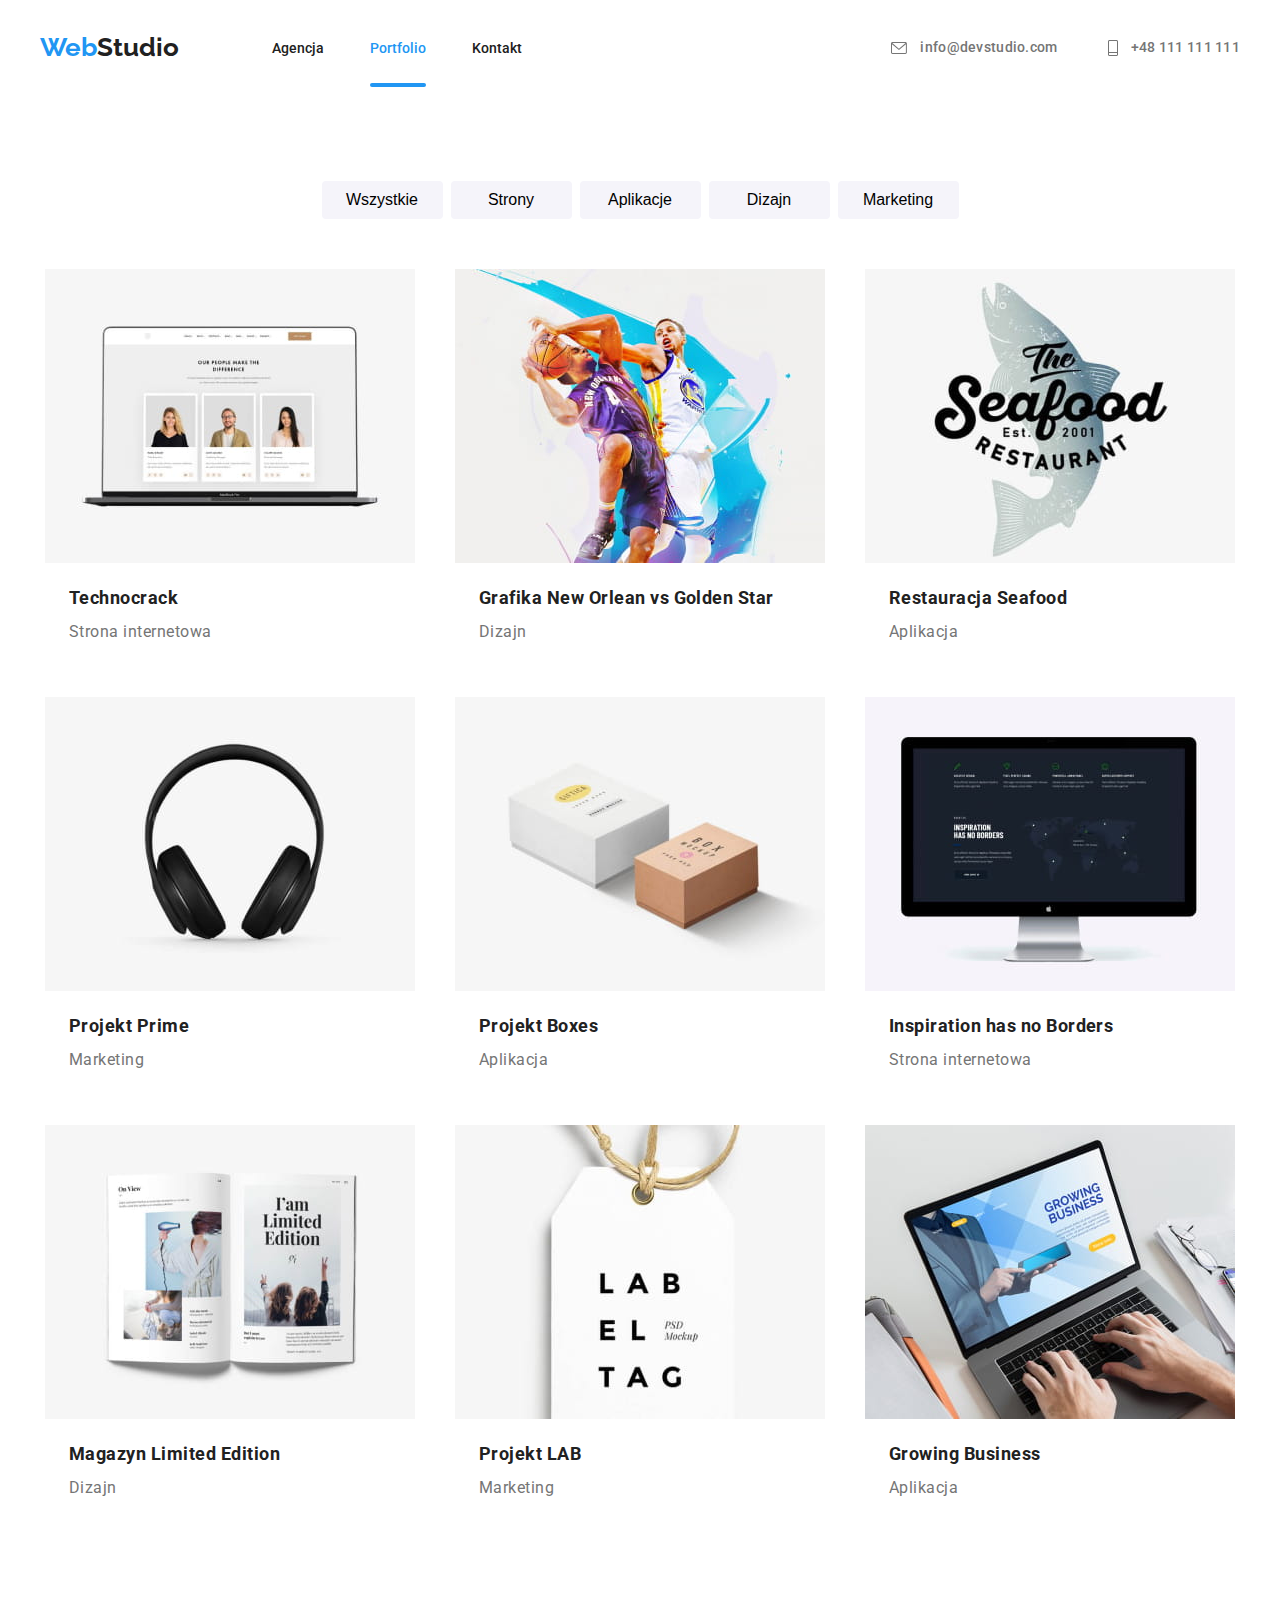
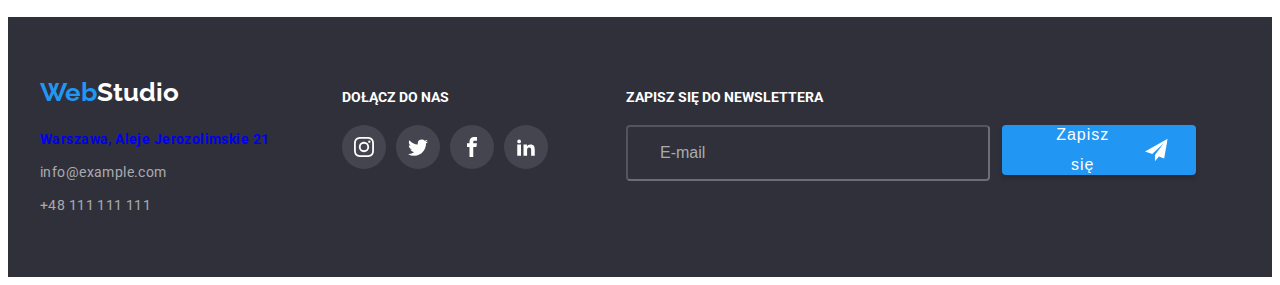
==== portfolio.html @ df285314 "portfolio BEM/Sass" ====
<!DOCTYPE html>
<html lang="pl">
    <head>
        <meta charset="utf-8" />
        <title>WebStudio - Website</title>
        <!--Fonts-->
        <link rel="preconnect" href="https://fonts.googleapis.com" />
        <link rel="preconnect" href="https://fonts.gstatic.com" crossorigin />
        <link
            href="https://fonts.googleapis.com/css2?family=Oleo+Script&family=Raleway:wght@700&family=Roboto:wght@400;500;700;900&display=swap"
            rel="stylesheet"
        />
        <!--Normalize-->
        <link
            rel="stylesheet"
            href="https://cdnjs.cloudflare.com/ajax/libs/modern-normalize/1.1.0/modern-normalize.min.css"
            integrity="sha512-wpPYUAdjBVSE4KJnH1VR1HeZfpl1ub8YT/NKx4PuQ5NmX2tKuGu6U/JRp5y+Y8XG2tV+wKQpNHVUX03MfMFn9Q=="
            crossorigin="anonymous"
            referrerpolicy="no-referrer"
        />
        <!--My Website CSS-->
        <link rel="stylesheet" href="./css/main.min.css" />
    </head>

    <body>
        <header class="header-wrapper box-frame">
            <div class="container">
  <!--Page Navigation-->
  <nav>
    <a class="logo logo--blue" href="index.html"
      >Web<span class="logo--black">Studio</span>
    </a>
    <ul class="navigation">
      <li>
        <a
          class="navigation__link navigation__link--transition"
          href="./agencja.html"
          >Agencja</a
        >
      </li>
      <li>
        <a
          class="navigation__link navigation__link--transition navigation__link--active"
          href="./portfolio.html"
          >Portfolio</a
        >
      </li>
      <li>
        <a
          class="navigation__link navigation__link--transition"
          href="./kontakt.html"
          >Kontakt</a
        >
      </li>
    </ul>
  </nav>
  <aside>
    <ul class="navigation-contact">
      <li>
        <a
          class="navigation-contact__content"
          href="mailto:info@devstudio.com"
        >
          <svg class="navigatiion-contact__icon" width="16" height="12">
            <use href="./images/icons.svg#icon-email"></use>
          </svg>
          info@devstudio.com
        </a>
      </li>
      <li>
        <a class="navigation-contact__content" href="tel:+48111111111">
          <svg class="navigatiion-contact__icon" width="10" height="16">
            <use href="./images/icons.svg#icon-tel"></use>
          </svg>
          +48 111 111 111
        </a>
      </li>
    </ul>
  </aside>
  <!--End Page Navigation-->
            </div>
        </header>

  <!--Portfolio navigation menu-->
  <section>
    <div class="container">
        <ul class="portfolio-menu portfolio-menu--box">
            <li>
                <button class="portfolio-menu__button" type="button">Wszystkie</button>
            </li>
            <li>
                <button class="portfolio-menu__button" type="button">Strony</button>
            </li>
            <li>
               <button class="portfolio-menu__button" type="button">Aplikacje</button>
            </li>
            <li>
                <button class="portfolio-menu__button" type="button">Dizajn</button></li>
            <li>
                <button class="portfolio-menu__button" type="button">Marketing</button>
            </li>
        </ul>
    </div>
</section>
<!--End portfolio navigation menu-->

        <!--portfolio section-->
    <div class="container">
        <section class="portfolio-section portfolio-grid portfolio-box">
            <ul class="portfolio-list">
                <li>
                    <figure class="portfolio-figure">
                        <div class="img-box">
                            <img src="./images/imgtechnocrack.jpg" alt="Technocrack" width="370" height="294" />
                            <div class="portfolio-overlay">
                                <p>
                                    Technocrack jest popularną platformą wykorzystywaną do
                                    rozpowszechniania koronawirusa. Firmy wykorzystują tę
                                    platformę do celów szpiegowskich i ataków na
                                    niezabezpieczone serwery konkurencji
                                </p>
                            </div>
                        </div>
                            <figcaption>
                                <h3>Technocrack</h3>
                                <p>Strona internetowa</p>
                            </figcaption>
                    </figure>
                </li>
            </ul>

            <ul class="portfolio-list">
                <li>
                    <figure class="portfolio-figure">
                        <div class="img-box">
                            <img src="./images/imgneworlean.jpg" alt="Grafika New Orlean vs Golden Star" width="370" height="294" />
                            <div class="portfolio-overlay">
                                <p>
                                    Technocrack jest popularną platformą wykorzystywaną do
                                    rozpowszechniania koronawirusa. Firmy wykorzystują tę
                                    platformę do celów szpiegowskich i ataków na
                                    niezabezpieczone serwery konkurencji
                                </p>
                            </div>
                        </div> 
                        <figcaption>   
                            <h3>Grafika New Orlean vs Golden Star</h3>
                            <p>Dizajn</p>
                        </figcaption>
                    </figure>
                </li>
            </ul>

            <ul class="portfolio-list">
                <li>
                    <figure class="portfolio-figure">
                        <div class="img-box">
                            <img src="./images/imgseafood.jpg" alt="Restaurant Sea Food" width="370" height="294" />
                            <div class="portfolio-overlay">
                                <p>
                                    Technocrack jest popularną platformą wykorzystywaną do
                                    rozpowszechniania koronawirusa. Firmy wykorzystują tę
                                    platformę do celów szpiegowskich i ataków na
                                    niezabezpieczone serwery konkurencji
                                </p>
                            </div>
                        </div>
                        <figcaption>
                            <h3>Restauracja Seafood</h3>
                            <p>Aplikacja</p>
                        </figcaption>
                    </figure>
                </li>
            </ul>

            <ul class="portfolio-list">
                <li>
                    <figure class="portfolio-figure">
                        <div class="img-box">
                            <img src="./images/imgmarketing.jpg" alt="Project Prime" width="370" height="294" />
                                <div class="portfolio-overlay">
                                    <p>
                                    Technocrack jest popularną platformą wykorzystywaną do
                                    rozpowszechniania koronawirusa. Firmy wykorzystują tę
                                    platformę do celów szpiegowskich i ataków na
                                    niezabezpieczone serwery konkurencji
                                    </p>
                                </div>
                        </div>
                        <figcaption>
                            <h3>Projekt Prime</h3>
                            <p>Marketing</p>
                        </figcaption>
                    </figure>
                </li>
            </ul>

            <ul class="portfolio-list">
                <li>
                    <figure class="portfolio-figure">
                        <div class="img-box">
                            <img src="./images/imgprojectbox.jpg" alt="Project Boxes" width="370" height="294" />
                            <div class="portfolio-overlay">
                                <p>
                                    Technocrack jest popularną platformą wykorzystywaną do
                                    rozpowszechniania koronawirusa. Firmy wykorzystują tę
                                    platformę do celów szpiegowskich i ataków na
                                    niezabezpieczone serwery konkurencji
                                </p>
                            </div>
                        </div>
                        <figcaption>
                            <h3>Projekt Boxes</h3>
                            <p>Aplikacja</p>
                        </figcaption>
                    </figure>
                </li>
            </ul>

            <ul class="portfolio-list">
                <li>
                    <figure class="portfolio-figure">
                        <div class="img-box">
                            <img src="./images/imginspiration.jpg" alt="Inspiration has no Borders" width="370" height="294" />
                            <div class="portfolio-overlay">
                                <p>
                                    Technocrack jest popularną platformą wykorzystywaną do
                                    rozpowszechniania koronawirusa. Firmy wykorzystują tę
                                    platformę do celów szpiegowskich i ataków na
                                    niezabezpieczone serwery konkurencji
                                </p>
                            </div>
                        </div>
                        <figcaption>
                            <h3>Inspiration has no Borders</h3>
                            <p>Strona internetowa</p>
                        </figcaption>
                    </figure>
                </li>
            </ul>

            <ul class="portfolio-list">
                <li>
                    <figure class="portfolio-figure">
                        <div class="img-box">
                            <img src="./images/imgmagazyn.jpg" alt="Magazyn Limited Edition" width="370" height="294" />
                            <div class="portfolio-overlay">
                                <p>
                                    Technocrack jest popularną platformą wykorzystywaną do
                                    rozpowszechniania koronawirusa. Firmy wykorzystują tę
                                    platformę do celów szpiegowskich i ataków na
                                    niezabezpieczone serwery konkurencji
                                </p>
                            </div>
                        </div>
                        <figcaption>
                            <h3>Magazyn Limited Edition</h3>
                            <p>Dizajn</p>
                        </figcaption>
                    </figure>
                </li>
            </ul>

            <ul class="portfolio-list">
                <li>
                    <figure class="portfolio-figure">
                        <div class="img-box">
                            <img src="./images/imgprojektlab.jpg" alt="Projekt LAB" width="370" height="294" />
                            <div class="portfolio-overlay">
                                <p>
                                    Technocrack jest popularną platformą wykorzystywaną do
                                    rozpowszechniania koronawirusa. Firmy wykorzystują tę
                                    platformę do celów szpiegowskich i ataków na
                                    niezabezpieczone serwery konkurencji
                                </p>
                            </div>
                        </div>
                        <figcaption>
                            <h3>Projekt LAB</h3>
                            <p>Marketing</p>
                        </figcaption>
                    </figure>
                </li>
            </ul>

            <ul class="portfolio-list">
                <li>
                    <figure class="portfolio-figure">
                        <div class="img-box">
                        <img src="./images/imggrowingbusiness.jpg" alt="Growing Business" width="370" height="294" />
                            <div class="portfolio-overlay">
                                <p>
                                    Technocrack jest popularną platformą wykorzystywaną do
                                    rozpowszechniania koronawirusa. Firmy wykorzystują tę
                                    platformę do celów szpiegowskich i ataków na
                                    niezabezpieczone serwery konkurencji
                                </p>
                            </div>
                        </div>
                        <figcaption>
                            <h3>Growing Business</h3>
                            <p>Aplikacja</p>
                        </figcaption>
                    </figure>
                </li>
            </ul>
        </section>    
        </div>
        <!--End portfolio section-->
    </main>

   <!--Page footer-->
   <footer class="footer footer__bg">
    <div class="container">
      <div>
        <a href="index.html" class="logo logo--blue"
          >Web<span class="logo--white">Studio</span></a
        >
        <address class="footer__adress">
          <span class="footer__adress--link footer__link--transition"
            ><a href="https://goo.gl/maps/cexEDxkeDW6zovho7" target="_blank"
              >Warszawa, Aleje Jerozolimskie 21</a
            ></span
          >
          <a
            class="footer__contact footer__contact--link footer__link--transition"
            href="mailto:info@example.com"
            >info@example.com</a
          >
          <a
            class="footer__contact footer__contact--link footer__link--transition"
            href="tel:+48111111111"
            >+48 111 111 111</a
          >
        </address>
      </div>
      <div class="footer__joinus-box">
        <h3 class="footer__joinus-heading">Dołącz do nas</h3>
        <ul class="footer__social-icons">
          <li class="footer__social-icon-bg" tabindex="0">
            <svg class="footer__social-icon-svg" width="20" height="20">
              <use href="./images/icons.svg#icon-instagram"></use>
            </svg>
          </li>
          <li class="footer__social-icon-bg" tabindex="0">
            <svg class="footer__social-icon-svg" width="20" height="20">
              <use href="./images/icons.svg#icon-twitter"></use>
            </svg>
          </li>
          <li class="footer__social-icon-bg" tabindex="0">
            <svg class="footer__social-icon-svg" width="20" height="20">
              <use href="./images/icons.svg#icon-facebook"></use>
            </svg>
          </li>
          <li class="footer__social-icon-bg" tabindex="0">
            <svg class="footer__social-icon-svg" width="20" height="20">
              <use href="./images/icons.svg#icon-linkedin2"></use>
            </svg>
          </li>
        </ul>
      </div>
      <div class="footer__newsletter">
        <h3>Zapisz się do newslettera</h3>
        <form class="footer__sub-box">
          <input
            class="footer__form-sub"
            type="email"
            name="subscribe"
            placeholder="E-mail"
            required
          />
          <button class="footer__button-subscribe" type="submit">
            <span class="footer__sub-button-text">Zapisz się</span>
            <svg class="footer__icon-send-sub" width="24" height="24">
              <use href="./images/icons.svg#icon-send-sub"></use>
            </svg>
          </button>
        </form>
      </div>
    </div>
  </footer>
  <!--End Page footer-->
</body>
</html>
---- css/main.min.css ----
.header-wrapper>.container{display:-webkit-box;display:-ms-flexbox;display:flex;-webkit-box-pack:justify;-ms-flex-pack:justify;justify-content:space-between;-webkit-box-align:center;-ms-flex-align:center;align-items:center}.header-wrapper>.container>nav{display:-webkit-box;display:-ms-flexbox;display:flex;-webkit-box-align:center;-ms-flex-align:center;align-items:center}.header-wrapper>.container>nav>.navigation{display:-webkit-box;display:-ms-flexbox;display:flex;gap:46px}.header-wrapper>.container>aside>.navigation-contact{display:-webkit-box;display:-ms-flexbox;display:flex;gap:50px}.logo{font-family:"Raleway";font-style:normal;font-weight:700;font-size:26px;text-decoration:none;margin-right:93px;padding:24px 0 25px}.logo--blue{color:#2196f3}.logo--black{color:#212121}.logo--white{color:#fff}.navigation{list-style:none;font-weight:500;font-size:14px}.navigation a{color:#212121;text-decoration:none;cursor:pointer}.navigation a:hover,.navigation a:focus{color:#2196f3}.navigation a:hover::before{content:"";position:absolute;bottom:-31px;left:0;width:100%;height:4px;border-radius:2px;background-color:#2196f3;pointer-events:none;-webkit-transform:250ms cubic-bezier(0.4, 0, 0.2, 1);transform:250ms cubic-bezier(0.4, 0, 0.2, 1)}.navigation__link{font-weight:500;font-size:14px;line-height:16px;position:relative}.navigation__link--active{color:#2196f3 !important}.navigation__link--active::after{content:"";position:absolute;bottom:-31px;left:0;width:100%;height:4px;border-radius:2px;background-color:#2196f3;pointer-events:none}.navigation__link--transition{-webkit-transition:250ms cubic-bezier(0.4, 0, 0.2, 1);transition:250ms cubic-bezier(0.4, 0, 0.2, 1)}.navigation-contact{list-style:none;font-weight:500;font-size:14px}.navigation-contact a{color:#757575;-webkit-transition:250ms cubic-bezier(0.4, 0, 0.2, 1);transition:250ms cubic-bezier(0.4, 0, 0.2, 1)}.navigation-contact__content{font-weight:500;font-size:14px;line-height:16px;letter-spacing:.02em}.navigation-contact__content:hover,.navigation-contact__content:focus{color:#2196f3;fill:currentColor}.navigatiion-contact__icon{vertical-align:middle;margin-right:10px;fill:currentColor}.slider{display:-webkit-box;display:-ms-flexbox;display:flex;-webkit-box-orient:vertical;-webkit-box-direction:normal;-ms-flex-direction:column;flex-direction:column;-webkit-box-pack:center;-ms-flex-pack:center;justify-content:center;-webkit-box-align:center;-ms-flex-align:center;align-items:center}.slider__bg{background-image:-webkit-gradient(linear, left top, left bottom, from(rgba(47, 48, 58, 0.4)), to(rgba(47, 48, 58, 0.4))),url("../images/bgbanner.jpg");background-image:linear-gradient(rgba(47, 48, 58, 0.4), rgba(47, 48, 58, 0.4)),url("../images/bgbanner.jpg");background-position:center;background-repeat:no-repeat}.slider__bg--dark{background:#2f303a}.slider h1{font-weight:900;font-size:44px;line-height:60px;color:#fff;text-align:center;margin:106px 252px 30px;letter-spacing:.06em}.slider__button{padding:10px 42px 10px 41px;margin-bottom:106px;font-weight:700;font-size:16px;line-height:1.875;letter-spacing:.06em;cursor:pointer;border-radius:4px;border:none;color:#fff;background-color:#2196f3;-webkit-box-shadow:0px 4px 4px rgba(0,0,0,.15);box-shadow:0px 4px 4px rgba(0,0,0,.15);-webkit-transition-property:color,background-color,-webkit-transform;transition-property:color,background-color,-webkit-transform;transition-property:transform,color,background-color;transition-property:transform,color,background-color,-webkit-transform;-webkit-transition:250ms cubic-bezier(0.4, 0, 0.2, 1);transition:250ms cubic-bezier(0.4, 0, 0.2, 1)}.slider__button:hover{-webkit-transform:scale(1.1);transform:scale(1.1);color:#2196f3 !important;background-color:#fff !important}.articles{display:-webkit-box;display:-ms-flexbox;display:flex;gap:30px}.articles h3{font-weight:700;font-size:14px;color:#212121;text-transform:uppercase;padding-bottom:10px}.articles p{font-size:14px;color:#757575;letter-spacing:.03em;line-height:24px}.articles___icon-bg{background:#f5f4fa;border-radius:4px;width:270px;height:120px;margin-bottom:30px;display:-webkit-box;display:-ms-flexbox;display:flex;-webkit-box-pack:center;-ms-flex-pack:center;justify-content:center}.articles__icon{margin-top:25px;margin-bottom:25px}.what-we-do{margin-top:-94px}.what-we-do__list{list-style:none;display:-webkit-box;display:-ms-flexbox;display:flex;gap:30px}.what-we-do-list img{display:block}.what-we-do h2{font-weight:700;font-size:36px;text-align:center;margin-bottom:50px;color:#212121}.what-we-do__bg-description{width:370px;height:70px;background-color:rgba(47,48,58,.8);position:relative;bottom:70px;margin-bottom:-70px}.what-we-do__bg-description p{font-weight:700;font-style:bold;font-size:14px;text-align:center;padding:27px;color:#fff;text-transform:uppercase;letter-spacing:.03em}.our-team{font-style:normal}.our-team__bg{background:#f5f4fa}.our-team h2{font-weight:700;font-size:36px;text-align:center;margin-bottom:50px;color:#212121}.our-team__figure{background:#fff;margin-left:0px;margin-right:30px;gap:50px;-webkit-box-shadow:0px 1px 3px rgba(0,0,0,.12),0px 1px 1px rgba(0,0,0,.14),0px 2px 1px rgba(0,0,0,.2);box-shadow:0px 1px 3px rgba(0,0,0,.12),0px 1px 1px rgba(0,0,0,.14),0px 2px 1px rgba(0,0,0,.2);border-radius:0px 0px 4px 4px}.our-team__list{list-style:none;font-size:16px;display:-webkit-box;display:-ms-flexbox;display:flex;gap:30}.our-team__list h3{font-weight:500;font-size:16px;text-align:center;color:#212121;padding-top:30px}.our-team__list p{font-weight:400;font-size:16px;text-align:center;color:#757575;padding-top:10px;padding-bottom:30px}.our-team__social-box{display:-webkit-box;display:-ms-flexbox;display:flex;gap:10px;-webkit-box-pack:center;-ms-flex-pack:center;justify-content:center;padding-bottom:30px}.our-team__social-icon-svg{display:-webkit-box;display:-ms-flexbox;display:flex;fill:#afb1b8;padding:12px}.our-team__social-icon-svg:hover,.our-team__social-icon-svg:focus{background-color:#2196f3;fill:#fff;border-radius:50%;width:44px;height:44px}.our_team__icon-svg-bg{background-color:#fff;-webkit-transition:fill 250ms cubic-bezier(0.4, 0, 0.2, 1);transition:fill 250ms cubic-bezier(0.4, 0, 0.2, 1)}.our-customers{font-style:normal}.our-customers h2{font-weight:700;font-size:36px;text-align:center}.our-customers__bg{width:170px;height:92px;border:1px solid #afb1b8;border-radius:4px;margin-top:50px;-webkit-transition:border-color 250ms cubic-bezier(0.4, 0, 0.2, 1);transition:border-color 250ms cubic-bezier(0.4, 0, 0.2, 1)}.our-customers__bg:hover,.our-customers__bg:focus{border-color:#2196f3;cursor:pointer}.our-customers__bg:hover svg,.our-customers__bg:focus svg{fill:#2196f3}.our-customers__list{list-style:none;display:-webkit-box;display:-ms-flexbox;display:flex;gap:30px}.our-customers__icon{display:-webkit-box;display:-ms-flexbox;display:flex;margin:16px 32px 16px 32px;fill:#afb1b8;-webkit-transition:fill 250ms cubic-bezier(0.4, 0, 0.2, 1);transition:fill 250ms cubic-bezier(0.4, 0, 0.2, 1)}.portfolio-menu{list-style:none;display:-webkit-box;display:-ms-flexbox;display:flex;size:100%;gap:8px}.portfolio-menu a{text-decoration:none}.portfolio-menu--box{margin-top:94px;-webkit-box-pack:center;-ms-flex-pack:center;justify-content:center}.portfolio-menu__button{font-size:16px;font-weight:500;line-height:26px;cursor:pointer;border-radius:4px;border:none;background:#f5f4fa;-webkit-box-shadow:none;box-shadow:none;-webkit-transition-duration:.4s;transition-duration:.4s;width:121px;height:38px;-webkit-transform:color 250ms cubic-bezier(0.4, 0, 0.2, 1);transform:color 250ms cubic-bezier(0.4, 0, 0.2, 1)}.portfolio-menu__button:hover,.portfolio-menu__button:focus{color:#fff;background-color:#2196f3;-webkit-box-shadow:0px 3px 1px rgba(0,0,0,.1),0px 1px 2px rgba(0,0,0,.08),0px 2px 2px rgba(0,0,0,.12);box-shadow:0px 3px 1px rgba(0,0,0,.1),0px 1px 2px rgba(0,0,0,.08),0px 2px 2px rgba(0,0,0,.12)}.portfolio-section{display:-webkit-box;display:-ms-flexbox;display:flex}.portfolio-grid{-ms-flex-wrap:wrap;flex-wrap:wrap;gap:30px}.portfolio-box{margin-top:50px;margin-bottom:94px}.portfolio-list{font-family:"Roboto";font-style:normal;line-height:30px;letter-spacing:.03em;list-style:none;width:calc((100% - 60px)/3)}.portfolio-list:hover{-webkit-box-shadow:0px 1px 1px rgba(0,0,0,.12),0px 4px 4px rgba(0,0,0,.06),1px 4px 6px rgba(0,0,0,.16);box-shadow:0px 1px 1px rgba(0,0,0,.12),0px 4px 4px rgba(0,0,0,.06),1px 4px 6px rgba(0,0,0,.16);-webkit-transition:-webkit-box-shadow 250ms cubic-bezier(0.4, 0, 0.2, 1);transition:-webkit-box-shadow 250ms cubic-bezier(0.4, 0, 0.2, 1);transition:box-shadow 250ms cubic-bezier(0.4, 0, 0.2, 1);transition:box-shadow 250ms cubic-bezier(0.4, 0, 0.2, 1), -webkit-box-shadow 250ms cubic-bezier(0.4, 0, 0.2, 1)}.portfolio-figure{width:370px;background-color:#fff;margin:0 auto;cursor:pointer;position:relative;overflow:hidden}.portfolio figcaption{border-right:1px solid #eee;border-left:1px solid #eee;border-bottom:1px solid #eee}.img-box{position:relative;overflow:hidden}.portfolio-list h3{font-weight:700;font-size:18px;margin-left:24px;color:#212121;padding-top:20px}.portfolio-list p{font-size:16px;margin-left:24px;color:#757575;padding-top:4px;padding-bottom:20px}.portfolio-overlay{position:absolute;top:0px;bottom:0px;background-color:rgba(33,150,243,.9);-webkit-transform:translateY(100%);transform:translateY(100%);-webkit-transition:250ms cubic-bezier(0.4, 0, 0.2, 1);transition:250ms cubic-bezier(0.4, 0, 0.2, 1)}.portfolio-overlay p{font-style:normal;height:294px;width:370px;font-size:18px;line-height:1.56;letter-spacing:.03em;color:#fff;margin-left:0px;padding:49px 45px 49px 24px;line-height:1.56}.portfolio-figure:hover .portfolio-overlay{-webkit-transform:translateY(0);transform:translateY(0)}.footer>.container{display:-webkit-box;display:-ms-flexbox;display:flex}.footer{padding:60px 0}.footer a{text-decoration:none;display:-webkit-box;display:-ms-flexbox;display:flex;padding:0px}.footer__bg{background:#2f303a}.footer__adress{font-style:normal;font-size:14px;line-height:24px;letter-spacing:.03em;text-decoration:none;padding-top:20px}.footer__adress--link{font-weight:bold;color:#fff}.footer__adress--link:hover,.footer__adress--link:focus{color:#2196f3}.footer__contact{margin-top:9px;color:rgba(255,255,255,.6)}.footer__contact--link{text-decoration:none}.footer__contact--link:hover,.footer__contact--link:focus{color:#2196f3}.footer__link--transition{-webkit-transition:color 250ms cubic-bezier(0.4, 0, 0.2, 1);transition:color 250ms cubic-bezier(0.4, 0, 0.2, 1)}.footer__joinus-box{width:206px;height:80px;padding-top:12px;margin-left:70px}.footer__joinus-heading{margin-bottom:20px;text-transform:uppercase;font-weight:700;font-size:14px;color:#fff}.footer__social-icons{display:-webkit-box;display:-ms-flexbox;display:flex;gap:10px}.footer__social-icon-svg{fill:#fff;margin:12px}.footer__social-icon-bg{border-radius:50%;background-color:rgba(255,255,255,.1);width:44px;height:44px;-webkit-transition:background-color 250ms cubic-bezier(0.4, 0, 0.2, 1);transition:background-color 250ms cubic-bezier(0.4, 0, 0.2, 1)}.footer__social-icon-bg:hover,.footer__social-icon-bg:focus{border-radius:50%;background-color:#2196f3;width:44px;height:44px;gap:10px;cursor:pointer}.footer__newsletter{width:570px;height:86px;margin-left:78px;margin-top:12px}.footer__sub-box{display:-webkit-box;display:-ms-flexbox;display:flex}.footer__newsletter h3{text-transform:uppercase;font-weight:700;font-style:bold;font-size:14px;line-height:16px;color:#fff;margin-bottom:20px}.footer__form-sub{width:358px;height:50px;background-color:rgba(0,0,0,0);border-radius:4px;border-color:rgba(255,255,255,.3);color:rgba(255,255,255,.6);padding-left:16px}.footer__form-sub::-webkit-input-placeholder{font-size:16px;color:rgba(255,255,255,.6);padding-left:16px}.footer__form-sub::-moz-placeholder{font-size:16px;color:rgba(255,255,255,.6);padding-left:16px}.footer__form-sub:-ms-input-placeholder{font-size:16px;color:rgba(255,255,255,.6);padding-left:16px}.footer__form-sub::-ms-input-placeholder{font-size:16px;color:rgba(255,255,255,.6);padding-left:16px}.footer__form-sub::placeholder{font-size:16px;color:rgba(255,255,255,.6);padding-left:16px}.footer__button-subscribe{display:-webkit-box;display:-ms-flexbox;display:flex;-webkit-box-align:center;-ms-flex-align:center;align-items:center;-webkit-box-pack:center;-ms-flex-pack:center;justify-content:center;height:50px;border:none;border-radius:4px;background-color:#2196f3;margin-left:12px;-webkit-box-shadow:0px 4px 4px rgba(0,0,0,.15);box-shadow:0px 4px 4px rgba(0,0,0,.15);padding:0px 28px 0px 42px;gap:24px;-webkit-transition:background-color 250ms cubic-bezier(0.4, 0, 0.2, 1);transition:background-color 250ms cubic-bezier(0.4, 0, 0.2, 1)}.footer__button-subscribe:hover,.footer__button-subscribe:focus{background-color:rgba(255,255,255,.1);cursor:pointer}.footer__sub-button-text{font-size:16px;line-height:1.875;letter-spacing:.06em;color:#fff}.footer__icon-send-sub{fill:#fff}.is-hidden{visibility:hidden;opacity:0;pointer-events:none;-webkit-transition:opacity 500ms ease,visibility 500ms ease;transition:opacity 500ms ease,visibility 500ms ease}.modal-backdrop{position:fixed;display:-webkit-box;display:-ms-flexbox;display:flex;-webkit-box-pack:center;-ms-flex-pack:center;justify-content:center;-webkit-box-align:center;-ms-flex-align:center;align-items:center;background-color:rgba(0,0,0,.2);inset:0}.modal-box{position:relative;width:528px;border-radius:4px;background-color:#fff;-webkit-transition:-webkit-transform .6s;transition:-webkit-transform .6s;transition:transform .6s;transition:transform .6s, -webkit-transform .6s;-webkit-transition-timing-function:ease;transition-timing-function:ease;padding:40px;text-align:center}.modal-close-btn{position:absolute;right:8px;top:8px;width:30px;height:30px;border:1px solid rgba(0,0,0,.1);background-color:inherit;border-radius:50%;background-color:#fff;cursor:pointer}.modal-close-btn-x{display:block}.modal-backdrop.is-hidden .modal-box{-webkit-transform:scale(0);transform:scale(0)}.form{font-family:Roboto}.title-form{font-style:bold;font-size:20px;line-height:23px;color:#212121;text-align:center;margin-bottom:30px}.field-name-form{display:block;font-style:regular;font-size:12px;line-height:14px;color:#757575;margin-bottom:4px;text-align:start}.form-field{width:448px;height:40px;margin-bottom:10px;border:solid 1px;border-radius:4px;border-color:rgba(33,33,33,.2);padding-left:40px}.form-field:focus{border-color:#2196f3 !important;outline:none}.form-field:focus+svg{fill:#2196f3;-webkit-transition:border-color 250ms cubic-bezier(0.4, 0, 0.2, 1);transition:border-color 250ms cubic-bezier(0.4, 0, 0.2, 1)}.form-field-comment{width:448px;height:120px;margin-bottom:20px;border:solid 1px;border-radius:4px;border-color:rgba(33,33,33,.2);-webkit-transition:border-color 250ms cubic-bezier(0.4, 0, 0.2, 1);transition:border-color 250ms cubic-bezier(0.4, 0, 0.2, 1)}textarea{width:416px;height:96px;font-size:12px;color:rgba(117,117,117,.5);letter-spacing:.01em;padding:16px 12px 16px 12px}.form-field-comment:hover,.form-field-comment:focus{border-color:#2196f3}.icon-form{position:absolute;left:55px;margin-top:20px;-webkit-transform:translateY(-50%);transform:translateY(-50%);fill:#212121;-webkit-transition:250ms cubic-bezier(0.4, 0, 0.2, 1);transition:250ms cubic-bezier(0.4, 0, 0.2, 1)}.privacy-box{display:-webkit-box;display:-ms-flexbox;display:flex;gap:7px;margin-bottom:30px;text-align:center;-webkit-box-align:center;-ms-flex-align:center;align-items:center;cursor:pointer;margin-left:14px}.checkbox-wrapper{position:relative;width:16px}.checkbox-hidden{display:none}.checkbox-not-checked{position:absolute;-webkit-transform:translate(0%, -50%);transform:translate(0%, -50%);top:0;left:0;opacity:1}.checkbox-checked{position:absolute;-webkit-transform:translate(0%, -50%);transform:translate(0%, -50%);top:0;left:0;opacity:0;z-index:1}.checkbox-hidden:checked~.checkbox-checked{opacity:1}.checkbox-hidden:checked+.checkbox-not-checked{opacity:0}.text-privacy-form{font-style:regular;font-size:14px;line-height:24px;color:#757575}.text-privacy-form a{color:#2196f3}.button-submit{width:200px;height:50px;background-color:#2196f3;color:#fff;border:none;border-radius:4px;letter-spacing:.06em;cursor:pointer;-webkit-box-shadow:0px 4px 4px rgba(0,0,0,.15);box-shadow:0px 4px 4px rgba(0,0,0,.15);-webkit-transition:250ms cubic-bezier(0.4, 0, 0.2, 1);transition:250ms cubic-bezier(0.4, 0, 0.2, 1)}.button-submit:hover,.button-submit:focus{-webkit-transform:scale(1.1);transform:scale(1.1)}body{font-family:"Roboto"}h1,h2,h3,h4,ul,p{margin:0;padding:0}ul{list-style:none}.container{width:1200px;padding:0 15px;margin:0 auto}.section{padding:94px 0}img{vertical-align:middle}a{text-decoration:none}/*# sourceMappingURL=main.min.css.map */
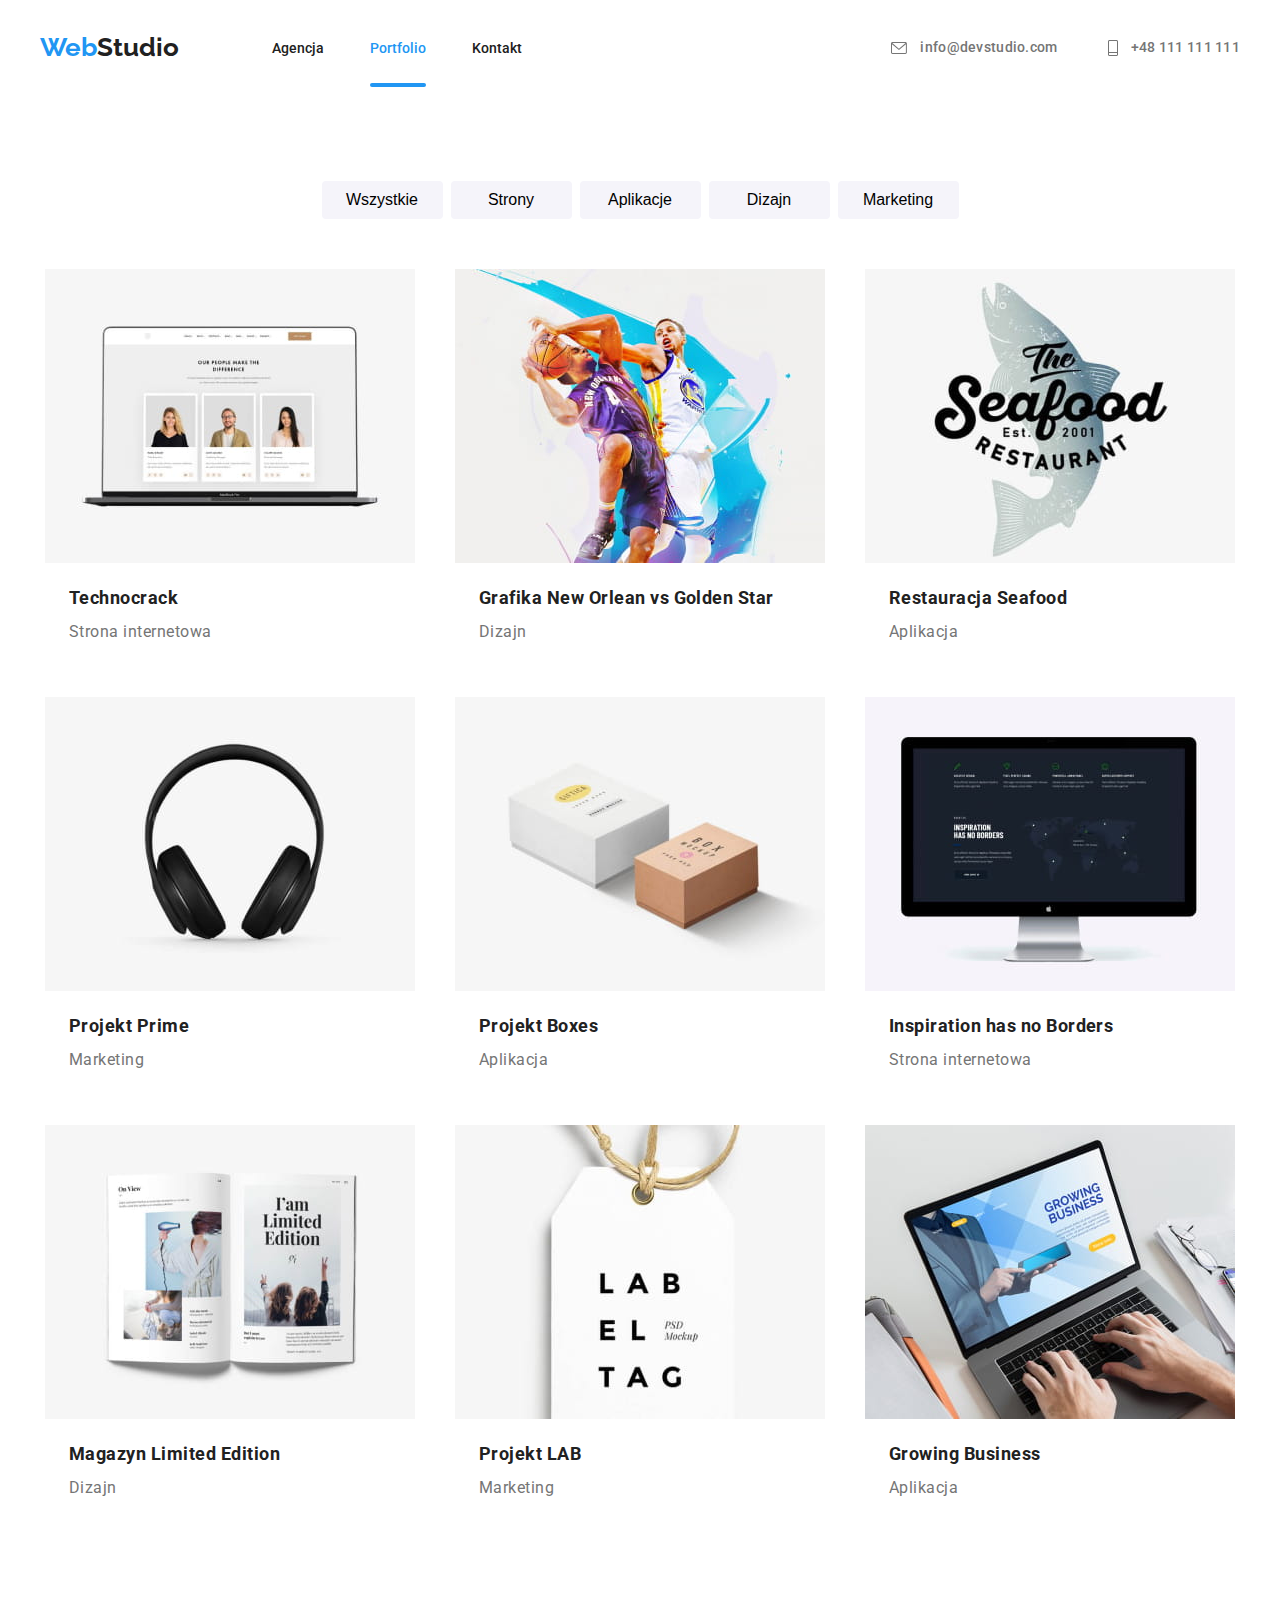
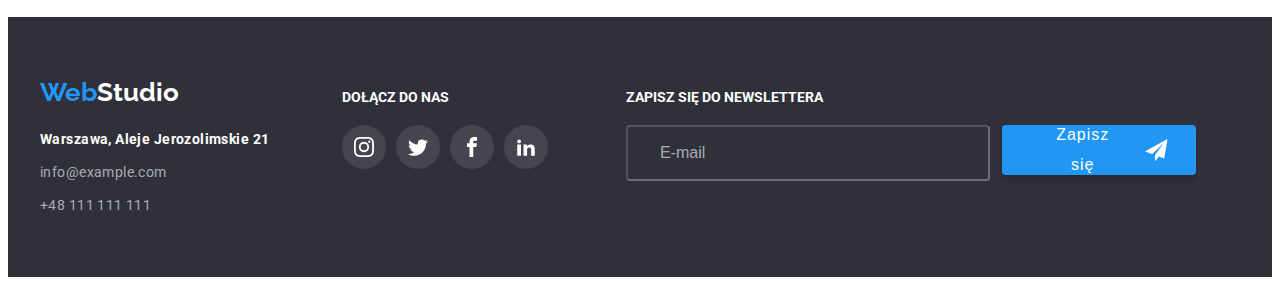
==== commit 3ae12ae3: "footer modify" ====
--- a/portfolio.html
+++ b/portfolio.html
@@ -309,18 +309,19 @@
         <!--End portfolio section-->
     </main>
 
-   <!--Page footer-->
-   <footer class="footer footer__bg">
+  <!--Page footer-->
+  <footer class="footer footer__bg">
     <div class="container">
       <div>
         <a href="index.html" class="logo logo--blue"
           >Web<span class="logo--white">Studio</span></a
         >
         <address class="footer__adress">
-          <span class="footer__adress--link footer__link--transition"
-            ><a href="https://goo.gl/maps/cexEDxkeDW6zovho7" target="_blank"
-              >Warszawa, Aleje Jerozolimskie 21</a
-            ></span
+          <a
+            class="footer__adress--link footer__link--transition"
+            href="https://goo.gl/maps/cexEDxkeDW6zovho7"
+            target="_blank"
+            >Warszawa, Aleje Jerozolimskie 21</a
           >
           <a
             class="footer__contact footer__contact--link footer__link--transition"
--- a/css/main.min.css
+++ b/css/main.min.css
@@ -1 +1 @@
-.header-wrapper>.container{display:-webkit-box;display:-ms-flexbox;display:flex;-webkit-box-pack:justify;-ms-flex-pack:justify;justify-content:space-between;-webkit-box-align:center;-ms-flex-align:center;align-items:center}.header-wrapper>.container>nav{display:-webkit-box;display:-ms-flexbox;display:flex;-webkit-box-align:center;-ms-flex-align:center;align-items:center}.header-wrapper>.container>nav>.navigation{display:-webkit-box;display:-ms-flexbox;display:flex;gap:46px}.header-wrapper>.container>aside>.navigation-contact{display:-webkit-box;display:-ms-flexbox;display:flex;gap:50px}.logo{font-family:"Raleway";font-style:normal;font-weight:700;font-size:26px;text-decoration:none;margin-right:93px;padding:24px 0 25px}.logo--blue{color:#2196f3}.logo--black{color:#212121}.logo--white{color:#fff}.navigation{list-style:none;font-weight:500;font-size:14px}.navigation a{color:#212121;text-decoration:none;cursor:pointer}.navigation a:hover,.navigation a:focus{color:#2196f3}.navigation a:hover::before{content:"";position:absolute;bottom:-31px;left:0;width:100%;height:4px;border-radius:2px;background-color:#2196f3;pointer-events:none;-webkit-transform:250ms cubic-bezier(0.4, 0, 0.2, 1);transform:250ms cubic-bezier(0.4, 0, 0.2, 1)}.navigation__link{font-weight:500;font-size:14px;line-height:16px;position:relative}.navigation__link--active{color:#2196f3 !important}.navigation__link--active::after{content:"";position:absolute;bottom:-31px;left:0;width:100%;height:4px;border-radius:2px;background-color:#2196f3;pointer-events:none}.navigation__link--transition{-webkit-transition:250ms cubic-bezier(0.4, 0, 0.2, 1);transition:250ms cubic-bezier(0.4, 0, 0.2, 1)}.navigation-contact{list-style:none;font-weight:500;font-size:14px}.navigation-contact a{color:#757575;-webkit-transition:250ms cubic-bezier(0.4, 0, 0.2, 1);transition:250ms cubic-bezier(0.4, 0, 0.2, 1)}.navigation-contact__content{font-weight:500;font-size:14px;line-height:16px;letter-spacing:.02em}.navigation-contact__content:hover,.navigation-contact__content:focus{color:#2196f3;fill:currentColor}.navigatiion-contact__icon{vertical-align:middle;margin-right:10px;fill:currentColor}.slider{display:-webkit-box;display:-ms-flexbox;display:flex;-webkit-box-orient:vertical;-webkit-box-direction:normal;-ms-flex-direction:column;flex-direction:column;-webkit-box-pack:center;-ms-flex-pack:center;justify-content:center;-webkit-box-align:center;-ms-flex-align:center;align-items:center}.slider__bg{background-image:-webkit-gradient(linear, left top, left bottom, from(rgba(47, 48, 58, 0.4)), to(rgba(47, 48, 58, 0.4))),url("../images/bgbanner.jpg");background-image:linear-gradient(rgba(47, 48, 58, 0.4), rgba(47, 48, 58, 0.4)),url("../images/bgbanner.jpg");background-position:center;background-repeat:no-repeat}.slider__bg--dark{background:#2f303a}.slider h1{font-weight:900;font-size:44px;line-height:60px;color:#fff;text-align:center;margin:106px 252px 30px;letter-spacing:.06em}.slider__button{padding:10px 42px 10px 41px;margin-bottom:106px;font-weight:700;font-size:16px;line-height:1.875;letter-spacing:.06em;cursor:pointer;border-radius:4px;border:none;color:#fff;background-color:#2196f3;-webkit-box-shadow:0px 4px 4px rgba(0,0,0,.15);box-shadow:0px 4px 4px rgba(0,0,0,.15);-webkit-transition-property:color,background-color,-webkit-transform;transition-property:color,background-color,-webkit-transform;transition-property:transform,color,background-color;transition-property:transform,color,background-color,-webkit-transform;-webkit-transition:250ms cubic-bezier(0.4, 0, 0.2, 1);transition:250ms cubic-bezier(0.4, 0, 0.2, 1)}.slider__button:hover{-webkit-transform:scale(1.1);transform:scale(1.1);color:#2196f3 !important;background-color:#fff !important}.articles{display:-webkit-box;display:-ms-flexbox;display:flex;gap:30px}.articles h3{font-weight:700;font-size:14px;color:#212121;text-transform:uppercase;padding-bottom:10px}.articles p{font-size:14px;color:#757575;letter-spacing:.03em;line-height:24px}.articles___icon-bg{background:#f5f4fa;border-radius:4px;width:270px;height:120px;margin-bottom:30px;display:-webkit-box;display:-ms-flexbox;display:flex;-webkit-box-pack:center;-ms-flex-pack:center;justify-content:center}.articles__icon{margin-top:25px;margin-bottom:25px}.what-we-do{margin-top:-94px}.what-we-do__list{list-style:none;display:-webkit-box;display:-ms-flexbox;display:flex;gap:30px}.what-we-do-list img{display:block}.what-we-do h2{font-weight:700;font-size:36px;text-align:center;margin-bottom:50px;color:#212121}.what-we-do__bg-description{width:370px;height:70px;background-color:rgba(47,48,58,.8);position:relative;bottom:70px;margin-bottom:-70px}.what-we-do__bg-description p{font-weight:700;font-style:bold;font-size:14px;text-align:center;padding:27px;color:#fff;text-transform:uppercase;letter-spacing:.03em}.our-team{font-style:normal}.our-team__bg{background:#f5f4fa}.our-team h2{font-weight:700;font-size:36px;text-align:center;margin-bottom:50px;color:#212121}.our-team__figure{background:#fff;margin-left:0px;margin-right:30px;gap:50px;-webkit-box-shadow:0px 1px 3px rgba(0,0,0,.12),0px 1px 1px rgba(0,0,0,.14),0px 2px 1px rgba(0,0,0,.2);box-shadow:0px 1px 3px rgba(0,0,0,.12),0px 1px 1px rgba(0,0,0,.14),0px 2px 1px rgba(0,0,0,.2);border-radius:0px 0px 4px 4px}.our-team__list{list-style:none;font-size:16px;display:-webkit-box;display:-ms-flexbox;display:flex;gap:30}.our-team__list h3{font-weight:500;font-size:16px;text-align:center;color:#212121;padding-top:30px}.our-team__list p{font-weight:400;font-size:16px;text-align:center;color:#757575;padding-top:10px;padding-bottom:30px}.our-team__social-box{display:-webkit-box;display:-ms-flexbox;display:flex;gap:10px;-webkit-box-pack:center;-ms-flex-pack:center;justify-content:center;padding-bottom:30px}.our-team__social-icon-svg{display:-webkit-box;display:-ms-flexbox;display:flex;fill:#afb1b8;padding:12px}.our-team__social-icon-svg:hover,.our-team__social-icon-svg:focus{background-color:#2196f3;fill:#fff;border-radius:50%;width:44px;height:44px}.our_team__icon-svg-bg{background-color:#fff;-webkit-transition:fill 250ms cubic-bezier(0.4, 0, 0.2, 1);transition:fill 250ms cubic-bezier(0.4, 0, 0.2, 1)}.our-customers{font-style:normal}.our-customers h2{font-weight:700;font-size:36px;text-align:center}.our-customers__bg{width:170px;height:92px;border:1px solid #afb1b8;border-radius:4px;margin-top:50px;-webkit-transition:border-color 250ms cubic-bezier(0.4, 0, 0.2, 1);transition:border-color 250ms cubic-bezier(0.4, 0, 0.2, 1)}.our-customers__bg:hover,.our-customers__bg:focus{border-color:#2196f3;cursor:pointer}.our-customers__bg:hover svg,.our-customers__bg:focus svg{fill:#2196f3}.our-customers__list{list-style:none;display:-webkit-box;display:-ms-flexbox;display:flex;gap:30px}.our-customers__icon{display:-webkit-box;display:-ms-flexbox;display:flex;margin:16px 32px 16px 32px;fill:#afb1b8;-webkit-transition:fill 250ms cubic-bezier(0.4, 0, 0.2, 1);transition:fill 250ms cubic-bezier(0.4, 0, 0.2, 1)}.portfolio-menu{list-style:none;display:-webkit-box;display:-ms-flexbox;display:flex;size:100%;gap:8px}.portfolio-menu a{text-decoration:none}.portfolio-menu--box{margin-top:94px;-webkit-box-pack:center;-ms-flex-pack:center;justify-content:center}.portfolio-menu__button{font-size:16px;font-weight:500;line-height:26px;cursor:pointer;border-radius:4px;border:none;background:#f5f4fa;-webkit-box-shadow:none;box-shadow:none;-webkit-transition-duration:.4s;transition-duration:.4s;width:121px;height:38px;-webkit-transform:color 250ms cubic-bezier(0.4, 0, 0.2, 1);transform:color 250ms cubic-bezier(0.4, 0, 0.2, 1)}.portfolio-menu__button:hover,.portfolio-menu__button:focus{color:#fff;background-color:#2196f3;-webkit-box-shadow:0px 3px 1px rgba(0,0,0,.1),0px 1px 2px rgba(0,0,0,.08),0px 2px 2px rgba(0,0,0,.12);box-shadow:0px 3px 1px rgba(0,0,0,.1),0px 1px 2px rgba(0,0,0,.08),0px 2px 2px rgba(0,0,0,.12)}.portfolio-section{display:-webkit-box;display:-ms-flexbox;display:flex}.portfolio-grid{-ms-flex-wrap:wrap;flex-wrap:wrap;gap:30px}.portfolio-box{margin-top:50px;margin-bottom:94px}.portfolio-list{font-family:"Roboto";font-style:normal;line-height:30px;letter-spacing:.03em;list-style:none;width:calc((100% - 60px)/3)}.portfolio-list:hover{-webkit-box-shadow:0px 1px 1px rgba(0,0,0,.12),0px 4px 4px rgba(0,0,0,.06),1px 4px 6px rgba(0,0,0,.16);box-shadow:0px 1px 1px rgba(0,0,0,.12),0px 4px 4px rgba(0,0,0,.06),1px 4px 6px rgba(0,0,0,.16);-webkit-transition:-webkit-box-shadow 250ms cubic-bezier(0.4, 0, 0.2, 1);transition:-webkit-box-shadow 250ms cubic-bezier(0.4, 0, 0.2, 1);transition:box-shadow 250ms cubic-bezier(0.4, 0, 0.2, 1);transition:box-shadow 250ms cubic-bezier(0.4, 0, 0.2, 1), -webkit-box-shadow 250ms cubic-bezier(0.4, 0, 0.2, 1)}.portfolio-figure{width:370px;background-color:#fff;margin:0 auto;cursor:pointer;position:relative;overflow:hidden}.portfolio figcaption{border-right:1px solid #eee;border-left:1px solid #eee;border-bottom:1px solid #eee}.img-box{position:relative;overflow:hidden}.portfolio-list h3{font-weight:700;font-size:18px;margin-left:24px;color:#212121;padding-top:20px}.portfolio-list p{font-size:16px;margin-left:24px;color:#757575;padding-top:4px;padding-bottom:20px}.portfolio-overlay{position:absolute;top:0px;bottom:0px;background-color:rgba(33,150,243,.9);-webkit-transform:translateY(100%);transform:translateY(100%);-webkit-transition:250ms cubic-bezier(0.4, 0, 0.2, 1);transition:250ms cubic-bezier(0.4, 0, 0.2, 1)}.portfolio-overlay p{font-style:normal;height:294px;width:370px;font-size:18px;line-height:1.56;letter-spacing:.03em;color:#fff;margin-left:0px;padding:49px 45px 49px 24px;line-height:1.56}.portfolio-figure:hover .portfolio-overlay{-webkit-transform:translateY(0);transform:translateY(0)}.footer>.container{display:-webkit-box;display:-ms-flexbox;display:flex}.footer{padding:60px 0}.footer a{text-decoration:none;display:-webkit-box;display:-ms-flexbox;display:flex;padding:0px}.footer__bg{background:#2f303a}.footer__adress{font-style:normal;font-size:14px;line-height:24px;letter-spacing:.03em;text-decoration:none;padding-top:20px}.footer__adress--link{font-weight:bold;color:#fff}.footer__adress--link:hover,.footer__adress--link:focus{color:#2196f3}.footer__contact{margin-top:9px;color:rgba(255,255,255,.6)}.footer__contact--link{text-decoration:none}.footer__contact--link:hover,.footer__contact--link:focus{color:#2196f3}.footer__link--transition{-webkit-transition:color 250ms cubic-bezier(0.4, 0, 0.2, 1);transition:color 250ms cubic-bezier(0.4, 0, 0.2, 1)}.footer__joinus-box{width:206px;height:80px;padding-top:12px;margin-left:70px}.footer__joinus-heading{margin-bottom:20px;text-transform:uppercase;font-weight:700;font-size:14px;color:#fff}.footer__social-icons{display:-webkit-box;display:-ms-flexbox;display:flex;gap:10px}.footer__social-icon-svg{fill:#fff;margin:12px}.footer__social-icon-bg{border-radius:50%;background-color:rgba(255,255,255,.1);width:44px;height:44px;-webkit-transition:background-color 250ms cubic-bezier(0.4, 0, 0.2, 1);transition:background-color 250ms cubic-bezier(0.4, 0, 0.2, 1)}.footer__social-icon-bg:hover,.footer__social-icon-bg:focus{border-radius:50%;background-color:#2196f3;width:44px;height:44px;gap:10px;cursor:pointer}.footer__newsletter{width:570px;height:86px;margin-left:78px;margin-top:12px}.footer__sub-box{display:-webkit-box;display:-ms-flexbox;display:flex}.footer__newsletter h3{text-transform:uppercase;font-weight:700;font-style:bold;font-size:14px;line-height:16px;color:#fff;margin-bottom:20px}.footer__form-sub{width:358px;height:50px;background-color:rgba(0,0,0,0);border-radius:4px;border-color:rgba(255,255,255,.3);color:rgba(255,255,255,.6);padding-left:16px}.footer__form-sub::-webkit-input-placeholder{font-size:16px;color:rgba(255,255,255,.6);padding-left:16px}.footer__form-sub::-moz-placeholder{font-size:16px;color:rgba(255,255,255,.6);padding-left:16px}.footer__form-sub:-ms-input-placeholder{font-size:16px;color:rgba(255,255,255,.6);padding-left:16px}.footer__form-sub::-ms-input-placeholder{font-size:16px;color:rgba(255,255,255,.6);padding-left:16px}.footer__form-sub::placeholder{font-size:16px;color:rgba(255,255,255,.6);padding-left:16px}.footer__button-subscribe{display:-webkit-box;display:-ms-flexbox;display:flex;-webkit-box-align:center;-ms-flex-align:center;align-items:center;-webkit-box-pack:center;-ms-flex-pack:center;justify-content:center;height:50px;border:none;border-radius:4px;background-color:#2196f3;margin-left:12px;-webkit-box-shadow:0px 4px 4px rgba(0,0,0,.15);box-shadow:0px 4px 4px rgba(0,0,0,.15);padding:0px 28px 0px 42px;gap:24px;-webkit-transition:background-color 250ms cubic-bezier(0.4, 0, 0.2, 1);transition:background-color 250ms cubic-bezier(0.4, 0, 0.2, 1)}.footer__button-subscribe:hover,.footer__button-subscribe:focus{background-color:rgba(255,255,255,.1);cursor:pointer}.footer__sub-button-text{font-size:16px;line-height:1.875;letter-spacing:.06em;color:#fff}.footer__icon-send-sub{fill:#fff}.is-hidden{visibility:hidden;opacity:0;pointer-events:none;-webkit-transition:opacity 500ms ease,visibility 500ms ease;transition:opacity 500ms ease,visibility 500ms ease}.modal-backdrop{position:fixed;display:-webkit-box;display:-ms-flexbox;display:flex;-webkit-box-pack:center;-ms-flex-pack:center;justify-content:center;-webkit-box-align:center;-ms-flex-align:center;align-items:center;background-color:rgba(0,0,0,.2);inset:0}.modal-box{position:relative;width:528px;border-radius:4px;background-color:#fff;-webkit-transition:-webkit-transform .6s;transition:-webkit-transform .6s;transition:transform .6s;transition:transform .6s, -webkit-transform .6s;-webkit-transition-timing-function:ease;transition-timing-function:ease;padding:40px;text-align:center}.modal-close-btn{position:absolute;right:8px;top:8px;width:30px;height:30px;border:1px solid rgba(0,0,0,.1);background-color:inherit;border-radius:50%;background-color:#fff;cursor:pointer}.modal-close-btn-x{display:block}.modal-backdrop.is-hidden .modal-box{-webkit-transform:scale(0);transform:scale(0)}.form{font-family:Roboto}.title-form{font-style:bold;font-size:20px;line-height:23px;color:#212121;text-align:center;margin-bottom:30px}.field-name-form{display:block;font-style:regular;font-size:12px;line-height:14px;color:#757575;margin-bottom:4px;text-align:start}.form-field{width:448px;height:40px;margin-bottom:10px;border:solid 1px;border-radius:4px;border-color:rgba(33,33,33,.2);padding-left:40px}.form-field:focus{border-color:#2196f3 !important;outline:none}.form-field:focus+svg{fill:#2196f3;-webkit-transition:border-color 250ms cubic-bezier(0.4, 0, 0.2, 1);transition:border-color 250ms cubic-bezier(0.4, 0, 0.2, 1)}.form-field-comment{width:448px;height:120px;margin-bottom:20px;border:solid 1px;border-radius:4px;border-color:rgba(33,33,33,.2);-webkit-transition:border-color 250ms cubic-bezier(0.4, 0, 0.2, 1);transition:border-color 250ms cubic-bezier(0.4, 0, 0.2, 1)}textarea{width:416px;height:96px;font-size:12px;color:rgba(117,117,117,.5);letter-spacing:.01em;padding:16px 12px 16px 12px}.form-field-comment:hover,.form-field-comment:focus{border-color:#2196f3}.icon-form{position:absolute;left:55px;margin-top:20px;-webkit-transform:translateY(-50%);transform:translateY(-50%);fill:#212121;-webkit-transition:250ms cubic-bezier(0.4, 0, 0.2, 1);transition:250ms cubic-bezier(0.4, 0, 0.2, 1)}.privacy-box{display:-webkit-box;display:-ms-flexbox;display:flex;gap:7px;margin-bottom:30px;text-align:center;-webkit-box-align:center;-ms-flex-align:center;align-items:center;cursor:pointer;margin-left:14px}.checkbox-wrapper{position:relative;width:16px}.checkbox-hidden{display:none}.checkbox-not-checked{position:absolute;-webkit-transform:translate(0%, -50%);transform:translate(0%, -50%);top:0;left:0;opacity:1}.checkbox-checked{position:absolute;-webkit-transform:translate(0%, -50%);transform:translate(0%, -50%);top:0;left:0;opacity:0;z-index:1}.checkbox-hidden:checked~.checkbox-checked{opacity:1}.checkbox-hidden:checked+.checkbox-not-checked{opacity:0}.text-privacy-form{font-style:regular;font-size:14px;line-height:24px;color:#757575}.text-privacy-form a{color:#2196f3}.button-submit{width:200px;height:50px;background-color:#2196f3;color:#fff;border:none;border-radius:4px;letter-spacing:.06em;cursor:pointer;-webkit-box-shadow:0px 4px 4px rgba(0,0,0,.15);box-shadow:0px 4px 4px rgba(0,0,0,.15);-webkit-transition:250ms cubic-bezier(0.4, 0, 0.2, 1);transition:250ms cubic-bezier(0.4, 0, 0.2, 1)}.button-submit:hover,.button-submit:focus{-webkit-transform:scale(1.1);transform:scale(1.1)}body{font-family:"Roboto"}h1,h2,h3,h4,ul,p{margin:0;padding:0}ul{list-style:none}.container{width:1200px;padding:0 15px;margin:0 auto}.section{padding:94px 0}img{vertical-align:middle}a{text-decoration:none}/*# sourceMappingURL=main.min.css.map */+.header-wrapper>.container{display:-webkit-box;display:-ms-flexbox;display:flex;-webkit-box-pack:justify;-ms-flex-pack:justify;justify-content:space-between;-webkit-box-align:center;-ms-flex-align:center;align-items:center}.header-wrapper>.container>nav{display:-webkit-box;display:-ms-flexbox;display:flex;-webkit-box-align:center;-ms-flex-align:center;align-items:center}.header-wrapper>.container>nav>.navigation{display:-webkit-box;display:-ms-flexbox;display:flex;gap:46px}.header-wrapper>.container>aside>.navigation-contact{display:-webkit-box;display:-ms-flexbox;display:flex;gap:50px}.logo{font-family:"Raleway";font-style:normal;font-weight:700;font-size:26px;text-decoration:none;margin-right:93px;padding:24px 0 25px}.logo--blue{color:#2196f3}.logo--black{color:#212121}.logo--white{color:#fff}.navigation{list-style:none;font-weight:500;font-size:14px}.navigation a{color:#212121;text-decoration:none;cursor:pointer}.navigation a:hover,.navigation a:focus{color:#2196f3}.navigation a:hover::before{content:"";position:absolute;bottom:-31px;left:0;width:100%;height:4px;border-radius:2px;background-color:#2196f3;pointer-events:none;-webkit-transform:250ms cubic-bezier(0.4, 0, 0.2, 1);transform:250ms cubic-bezier(0.4, 0, 0.2, 1)}.navigation__link{font-weight:500;font-size:14px;line-height:16px;position:relative}.navigation__link--active{color:#2196f3 !important}.navigation__link--active::after{content:"";position:absolute;bottom:-31px;left:0;width:100%;height:4px;border-radius:2px;background-color:#2196f3;pointer-events:none}.navigation__link--transition{-webkit-transition:250ms cubic-bezier(0.4, 0, 0.2, 1);transition:250ms cubic-bezier(0.4, 0, 0.2, 1)}.navigation-contact{list-style:none;font-weight:500;font-size:14px}.navigation-contact a{color:#757575;-webkit-transition:250ms cubic-bezier(0.4, 0, 0.2, 1);transition:250ms cubic-bezier(0.4, 0, 0.2, 1)}.navigation-contact__content{font-weight:500;font-size:14px;line-height:16px;letter-spacing:.02em}.navigation-contact__content:hover,.navigation-contact__content:focus{color:#2196f3;fill:currentColor}.navigatiion-contact__icon{vertical-align:middle;margin-right:10px;fill:currentColor}.slider{display:-webkit-box;display:-ms-flexbox;display:flex;-webkit-box-orient:vertical;-webkit-box-direction:normal;-ms-flex-direction:column;flex-direction:column;-webkit-box-pack:center;-ms-flex-pack:center;justify-content:center;-webkit-box-align:center;-ms-flex-align:center;align-items:center}.slider__bg{background:#2f303a;background-image:-webkit-gradient(linear, left top, left bottom, from(rgba(47, 48, 58, 0.4)), to(rgba(47, 48, 58, 0.4))),url("../images/bgbanner.jpg");background-image:linear-gradient(rgba(47, 48, 58, 0.4), rgba(47, 48, 58, 0.4)),url("../images/bgbanner.jpg");background-position:center;background-repeat:no-repeat}.slider h1{font-weight:900;font-size:44px;line-height:60px;color:#fff;text-align:center;margin:106px 252px 30px;letter-spacing:.06em}.slider__button{padding:10px 42px 10px 41px;margin-bottom:106px;font-weight:700;font-size:16px;line-height:1.875;letter-spacing:.06em;cursor:pointer;border-radius:4px;border:none;color:#fff;background-color:#2196f3;-webkit-box-shadow:0px 4px 4px rgba(0,0,0,.15);box-shadow:0px 4px 4px rgba(0,0,0,.15);-webkit-transition-property:color,background-color,-webkit-transform;transition-property:color,background-color,-webkit-transform;transition-property:transform,color,background-color;transition-property:transform,color,background-color,-webkit-transform;-webkit-transition:250ms cubic-bezier(0.4, 0, 0.2, 1);transition:250ms cubic-bezier(0.4, 0, 0.2, 1)}.slider__button:hover{-webkit-transform:scale(1.1);transform:scale(1.1);color:#2196f3 !important;background-color:#fff !important}.articles{display:-webkit-box;display:-ms-flexbox;display:flex;gap:30px}.articles h3{font-weight:700;font-size:14px;color:#212121;text-transform:uppercase;padding-bottom:10px}.articles p{font-size:14px;color:#757575;letter-spacing:.03em;line-height:24px}.articles___icon-bg{background:#f5f4fa;border-radius:4px;width:270px;height:120px;margin-bottom:30px;display:-webkit-box;display:-ms-flexbox;display:flex;-webkit-box-pack:center;-ms-flex-pack:center;justify-content:center}.articles__icon{margin-top:25px;margin-bottom:25px}.what-we-do{margin-top:-94px}.what-we-do__list{list-style:none;display:-webkit-box;display:-ms-flexbox;display:flex;gap:30px}.what-we-do-list img{display:block}.what-we-do h2{font-weight:700;font-size:36px;text-align:center;margin-bottom:50px;color:#212121}.what-we-do__bg-description{width:370px;height:70px;background-color:rgba(47,48,58,.8);position:relative;bottom:70px;margin-bottom:-70px}.what-we-do__bg-description p{font-weight:700;font-style:bold;font-size:14px;text-align:center;padding:27px;color:#fff;text-transform:uppercase;letter-spacing:.03em}.our-team{font-style:normal}.our-team__bg{background:#f5f4fa}.our-team h2{font-weight:700;font-size:36px;text-align:center;margin-bottom:50px;color:#212121}.our-team__figure{background:#fff;margin-left:0px;margin-right:30px;gap:50px;-webkit-box-shadow:0px 1px 3px rgba(0,0,0,.12),0px 1px 1px rgba(0,0,0,.14),0px 2px 1px rgba(0,0,0,.2);box-shadow:0px 1px 3px rgba(0,0,0,.12),0px 1px 1px rgba(0,0,0,.14),0px 2px 1px rgba(0,0,0,.2);border-radius:0px 0px 4px 4px}.our-team__list{list-style:none;font-size:16px;display:-webkit-box;display:-ms-flexbox;display:flex;gap:30}.our-team__list h3{font-weight:500;font-size:16px;text-align:center;color:#212121;padding-top:30px}.our-team__list p{font-weight:400;font-size:16px;text-align:center;color:#757575;padding-top:10px;padding-bottom:30px}.our-team__social-box{display:-webkit-box;display:-ms-flexbox;display:flex;gap:10px;-webkit-box-pack:center;-ms-flex-pack:center;justify-content:center;padding-bottom:30px}.our-team__social-icon-svg{display:-webkit-box;display:-ms-flexbox;display:flex;fill:#afb1b8;padding:12px}.our-team__social-icon-svg:hover,.our-team__social-icon-svg:focus{background-color:#2196f3;fill:#fff;border-radius:50%;width:44px;height:44px}.our_team__icon-svg-bg{background-color:#fff;-webkit-transition:fill 250ms cubic-bezier(0.4, 0, 0.2, 1);transition:fill 250ms cubic-bezier(0.4, 0, 0.2, 1)}.our-customers{font-style:normal}.our-customers h2{font-weight:700;font-size:36px;text-align:center}.our-customers__bg{width:170px;height:92px;border:1px solid #afb1b8;border-radius:4px;margin-top:50px;-webkit-transition:border-color 250ms cubic-bezier(0.4, 0, 0.2, 1);transition:border-color 250ms cubic-bezier(0.4, 0, 0.2, 1)}.our-customers__bg:hover,.our-customers__bg:focus{border-color:#2196f3;cursor:pointer}.our-customers__bg:hover svg,.our-customers__bg:focus svg{fill:#2196f3}.our-customers__list{list-style:none;display:-webkit-box;display:-ms-flexbox;display:flex;gap:30px}.our-customers__icon{display:-webkit-box;display:-ms-flexbox;display:flex;margin:16px 32px 16px 32px;fill:#afb1b8;-webkit-transition:fill 250ms cubic-bezier(0.4, 0, 0.2, 1);transition:fill 250ms cubic-bezier(0.4, 0, 0.2, 1)}.portfolio-menu{list-style:none;display:-webkit-box;display:-ms-flexbox;display:flex;size:100%;gap:8px}.portfolio-menu a{text-decoration:none}.portfolio-menu--box{margin-top:94px;-webkit-box-pack:center;-ms-flex-pack:center;justify-content:center}.portfolio-menu__button{font-size:16px;font-weight:500;line-height:26px;cursor:pointer;border-radius:4px;border:none;background:#f5f4fa;-webkit-box-shadow:none;box-shadow:none;-webkit-transition-duration:.4s;transition-duration:.4s;width:121px;height:38px;-webkit-transform:color 250ms cubic-bezier(0.4, 0, 0.2, 1);transform:color 250ms cubic-bezier(0.4, 0, 0.2, 1)}.portfolio-menu__button:hover,.portfolio-menu__button:focus{color:#fff;background-color:#2196f3;-webkit-box-shadow:0px 3px 1px rgba(0,0,0,.1),0px 1px 2px rgba(0,0,0,.08),0px 2px 2px rgba(0,0,0,.12);box-shadow:0px 3px 1px rgba(0,0,0,.1),0px 1px 2px rgba(0,0,0,.08),0px 2px 2px rgba(0,0,0,.12)}.portfolio-section{display:-webkit-box;display:-ms-flexbox;display:flex}.portfolio-grid{-ms-flex-wrap:wrap;flex-wrap:wrap;gap:30px}.portfolio-box{margin-top:50px;margin-bottom:94px}.portfolio-list{font-family:"Roboto";font-style:normal;line-height:30px;letter-spacing:.03em;list-style:none;width:calc((100% - 60px)/3)}.portfolio-list:hover{-webkit-box-shadow:0px 1px 1px rgba(0,0,0,.12),0px 4px 4px rgba(0,0,0,.06),1px 4px 6px rgba(0,0,0,.16);box-shadow:0px 1px 1px rgba(0,0,0,.12),0px 4px 4px rgba(0,0,0,.06),1px 4px 6px rgba(0,0,0,.16);-webkit-transition:-webkit-box-shadow 250ms cubic-bezier(0.4, 0, 0.2, 1);transition:-webkit-box-shadow 250ms cubic-bezier(0.4, 0, 0.2, 1);transition:box-shadow 250ms cubic-bezier(0.4, 0, 0.2, 1);transition:box-shadow 250ms cubic-bezier(0.4, 0, 0.2, 1), -webkit-box-shadow 250ms cubic-bezier(0.4, 0, 0.2, 1)}.portfolio-figure{width:370px;background-color:#fff;margin:0 auto;cursor:pointer;position:relative;overflow:hidden}.portfolio figcaption{border-right:1px solid #eee;border-left:1px solid #eee;border-bottom:1px solid #eee}.img-box{position:relative;overflow:hidden}.portfolio-list h3{font-weight:700;font-size:18px;margin-left:24px;color:#212121;padding-top:20px}.portfolio-list p{font-size:16px;margin-left:24px;color:#757575;padding-top:4px;padding-bottom:20px}.portfolio-overlay{position:absolute;top:0px;bottom:0px;background-color:rgba(33,150,243,.9);-webkit-transform:translateY(100%);transform:translateY(100%);-webkit-transition:250ms cubic-bezier(0.4, 0, 0.2, 1);transition:250ms cubic-bezier(0.4, 0, 0.2, 1)}.portfolio-overlay p{font-style:normal;height:294px;width:370px;font-size:18px;line-height:1.56;letter-spacing:.03em;color:#fff;margin-left:0px;padding:49px 45px 49px 24px;line-height:1.56}.portfolio-figure:hover .portfolio-overlay{-webkit-transform:translateY(0);transform:translateY(0)}.footer>.container{display:-webkit-box;display:-ms-flexbox;display:flex}.footer{padding:60px 0}.footer a{text-decoration:none;display:-webkit-box;display:-ms-flexbox;display:flex;padding:0px}.footer__bg{background:#2f303a}.footer__adress{font-style:normal;font-size:14px;line-height:24px;letter-spacing:.03em;text-decoration:none;padding-top:20px}.footer__adress--link{font-weight:bold;color:#fff}.footer__adress--link:hover,.footer__adress--link:focus{color:#2196f3}.footer__contact{margin-top:9px;color:rgba(255,255,255,.6)}.footer__contact--link{text-decoration:none}.footer__contact--link:hover,.footer__contact--link:focus{color:#2196f3}.footer__link--transition{-webkit-transition:color 250ms cubic-bezier(0.4, 0, 0.2, 1);transition:color 250ms cubic-bezier(0.4, 0, 0.2, 1)}.footer__joinus-box{width:206px;height:80px;padding-top:12px;margin-left:70px}.footer__joinus-heading{margin-bottom:20px;text-transform:uppercase;font-weight:700;font-size:14px;color:#fff}.footer__social-icons{display:-webkit-box;display:-ms-flexbox;display:flex;gap:10px}.footer__social-icon-svg{fill:#fff;margin:12px}.footer__social-icon-bg{border-radius:50%;background-color:rgba(255,255,255,.1);width:44px;height:44px;-webkit-transition:background-color 250ms cubic-bezier(0.4, 0, 0.2, 1);transition:background-color 250ms cubic-bezier(0.4, 0, 0.2, 1)}.footer__social-icon-bg:hover,.footer__social-icon-bg:focus{border-radius:50%;background-color:#2196f3;width:44px;height:44px;gap:10px;cursor:pointer}.footer__newsletter{width:570px;height:86px;margin-left:78px;margin-top:12px}.footer__sub-box{display:-webkit-box;display:-ms-flexbox;display:flex}.footer__newsletter h3{text-transform:uppercase;font-weight:700;font-style:bold;font-size:14px;line-height:16px;color:#fff;margin-bottom:20px}.footer__form-sub{width:358px;height:50px;background-color:rgba(0,0,0,0);border-radius:4px;border-color:rgba(255,255,255,.3);color:rgba(255,255,255,.6);padding-left:16px}.footer__form-sub::-webkit-input-placeholder{font-size:16px;color:rgba(255,255,255,.6);padding-left:16px}.footer__form-sub::-moz-placeholder{font-size:16px;color:rgba(255,255,255,.6);padding-left:16px}.footer__form-sub:-ms-input-placeholder{font-size:16px;color:rgba(255,255,255,.6);padding-left:16px}.footer__form-sub::-ms-input-placeholder{font-size:16px;color:rgba(255,255,255,.6);padding-left:16px}.footer__form-sub::placeholder{font-size:16px;color:rgba(255,255,255,.6);padding-left:16px}.footer__button-subscribe{display:-webkit-box;display:-ms-flexbox;display:flex;-webkit-box-align:center;-ms-flex-align:center;align-items:center;-webkit-box-pack:center;-ms-flex-pack:center;justify-content:center;height:50px;border:none;border-radius:4px;background-color:#2196f3;margin-left:12px;-webkit-box-shadow:0px 4px 4px rgba(0,0,0,.15);box-shadow:0px 4px 4px rgba(0,0,0,.15);padding:0px 28px 0px 42px;gap:24px;-webkit-transition:background-color 250ms cubic-bezier(0.4, 0, 0.2, 1);transition:background-color 250ms cubic-bezier(0.4, 0, 0.2, 1)}.footer__button-subscribe:hover,.footer__button-subscribe:focus{background-color:rgba(255,255,255,.1);cursor:pointer}.footer__sub-button-text{font-size:16px;line-height:1.875;letter-spacing:.06em;color:#fff}.footer__icon-send-sub{fill:#fff}.is-hidden{visibility:hidden;opacity:0;pointer-events:none;-webkit-transition:opacity 500ms ease,visibility 500ms ease;transition:opacity 500ms ease,visibility 500ms ease}.modal-backdrop{position:fixed;display:-webkit-box;display:-ms-flexbox;display:flex;-webkit-box-pack:center;-ms-flex-pack:center;justify-content:center;-webkit-box-align:center;-ms-flex-align:center;align-items:center;background-color:rgba(0,0,0,.2);inset:0}.modal-box{position:relative;width:528px;border-radius:4px;background-color:#fff;-webkit-transition:-webkit-transform .6s;transition:-webkit-transform .6s;transition:transform .6s;transition:transform .6s, -webkit-transform .6s;-webkit-transition-timing-function:ease;transition-timing-function:ease;padding:40px;text-align:center}.modal-close-btn{position:absolute;right:8px;top:8px;width:30px;height:30px;border:1px solid rgba(0,0,0,.1);background-color:inherit;border-radius:50%;background-color:#fff;cursor:pointer}.modal-close-btn-x{display:block}.modal-backdrop.is-hidden .modal-box{-webkit-transform:scale(0);transform:scale(0)}.form{font-family:Roboto}.title-form{font-style:bold;font-size:20px;line-height:23px;color:#212121;text-align:center;margin-bottom:30px}.field-name-form{display:block;font-style:regular;font-size:12px;line-height:14px;color:#757575;margin-bottom:4px;text-align:start}.form-field{width:448px;height:40px;margin-bottom:10px;border:solid 1px;border-radius:4px;border-color:rgba(33,33,33,.2);padding-left:40px}.form-field:focus{border-color:#2196f3 !important;outline:none}.form-field:focus+svg{fill:#2196f3;-webkit-transition:border-color 250ms cubic-bezier(0.4, 0, 0.2, 1);transition:border-color 250ms cubic-bezier(0.4, 0, 0.2, 1)}.form-field-comment{width:448px;height:120px;margin-bottom:20px;border:solid 1px;border-radius:4px;border-color:rgba(33,33,33,.2);-webkit-transition:border-color 250ms cubic-bezier(0.4, 0, 0.2, 1);transition:border-color 250ms cubic-bezier(0.4, 0, 0.2, 1)}textarea{width:416px;height:96px;font-size:12px;color:rgba(117,117,117,.5);letter-spacing:.01em;padding:16px 12px 16px 12px}.form-field-comment:hover,.form-field-comment:focus{border-color:#2196f3}.icon-form{position:absolute;left:55px;margin-top:20px;-webkit-transform:translateY(-50%);transform:translateY(-50%);fill:#212121;-webkit-transition:250ms cubic-bezier(0.4, 0, 0.2, 1);transition:250ms cubic-bezier(0.4, 0, 0.2, 1)}.privacy-box{display:-webkit-box;display:-ms-flexbox;display:flex;gap:7px;margin-bottom:30px;text-align:center;-webkit-box-align:center;-ms-flex-align:center;align-items:center;cursor:pointer;margin-left:14px}.checkbox-wrapper{position:relative;width:16px}.checkbox-hidden{display:none}.checkbox-not-checked{position:absolute;-webkit-transform:translate(0%, -50%);transform:translate(0%, -50%);top:0;left:0;opacity:1}.checkbox-checked{position:absolute;-webkit-transform:translate(0%, -50%);transform:translate(0%, -50%);top:0;left:0;opacity:0;z-index:1}.checkbox-hidden:checked~.checkbox-checked{opacity:1}.checkbox-hidden:checked+.checkbox-not-checked{opacity:0}.text-privacy-form{font-style:regular;font-size:14px;line-height:24px;color:#757575}.text-privacy-form a{color:#2196f3}.button-submit{width:200px;height:50px;background-color:#2196f3;color:#fff;border:none;border-radius:4px;letter-spacing:.06em;cursor:pointer;-webkit-box-shadow:0px 4px 4px rgba(0,0,0,.15);box-shadow:0px 4px 4px rgba(0,0,0,.15);-webkit-transition:250ms cubic-bezier(0.4, 0, 0.2, 1);transition:250ms cubic-bezier(0.4, 0, 0.2, 1)}.button-submit:hover,.button-submit:focus{-webkit-transform:scale(1.1);transform:scale(1.1)}body{font-family:"Roboto"}h1,h2,h3,h4,ul,p{margin:0;padding:0}ul{list-style:none}.container{width:1200px;padding:0 15px;margin:0 auto}.section{padding:94px 0}img{vertical-align:middle}a{text-decoration:none}/*# sourceMappingURL=main.min.css.map */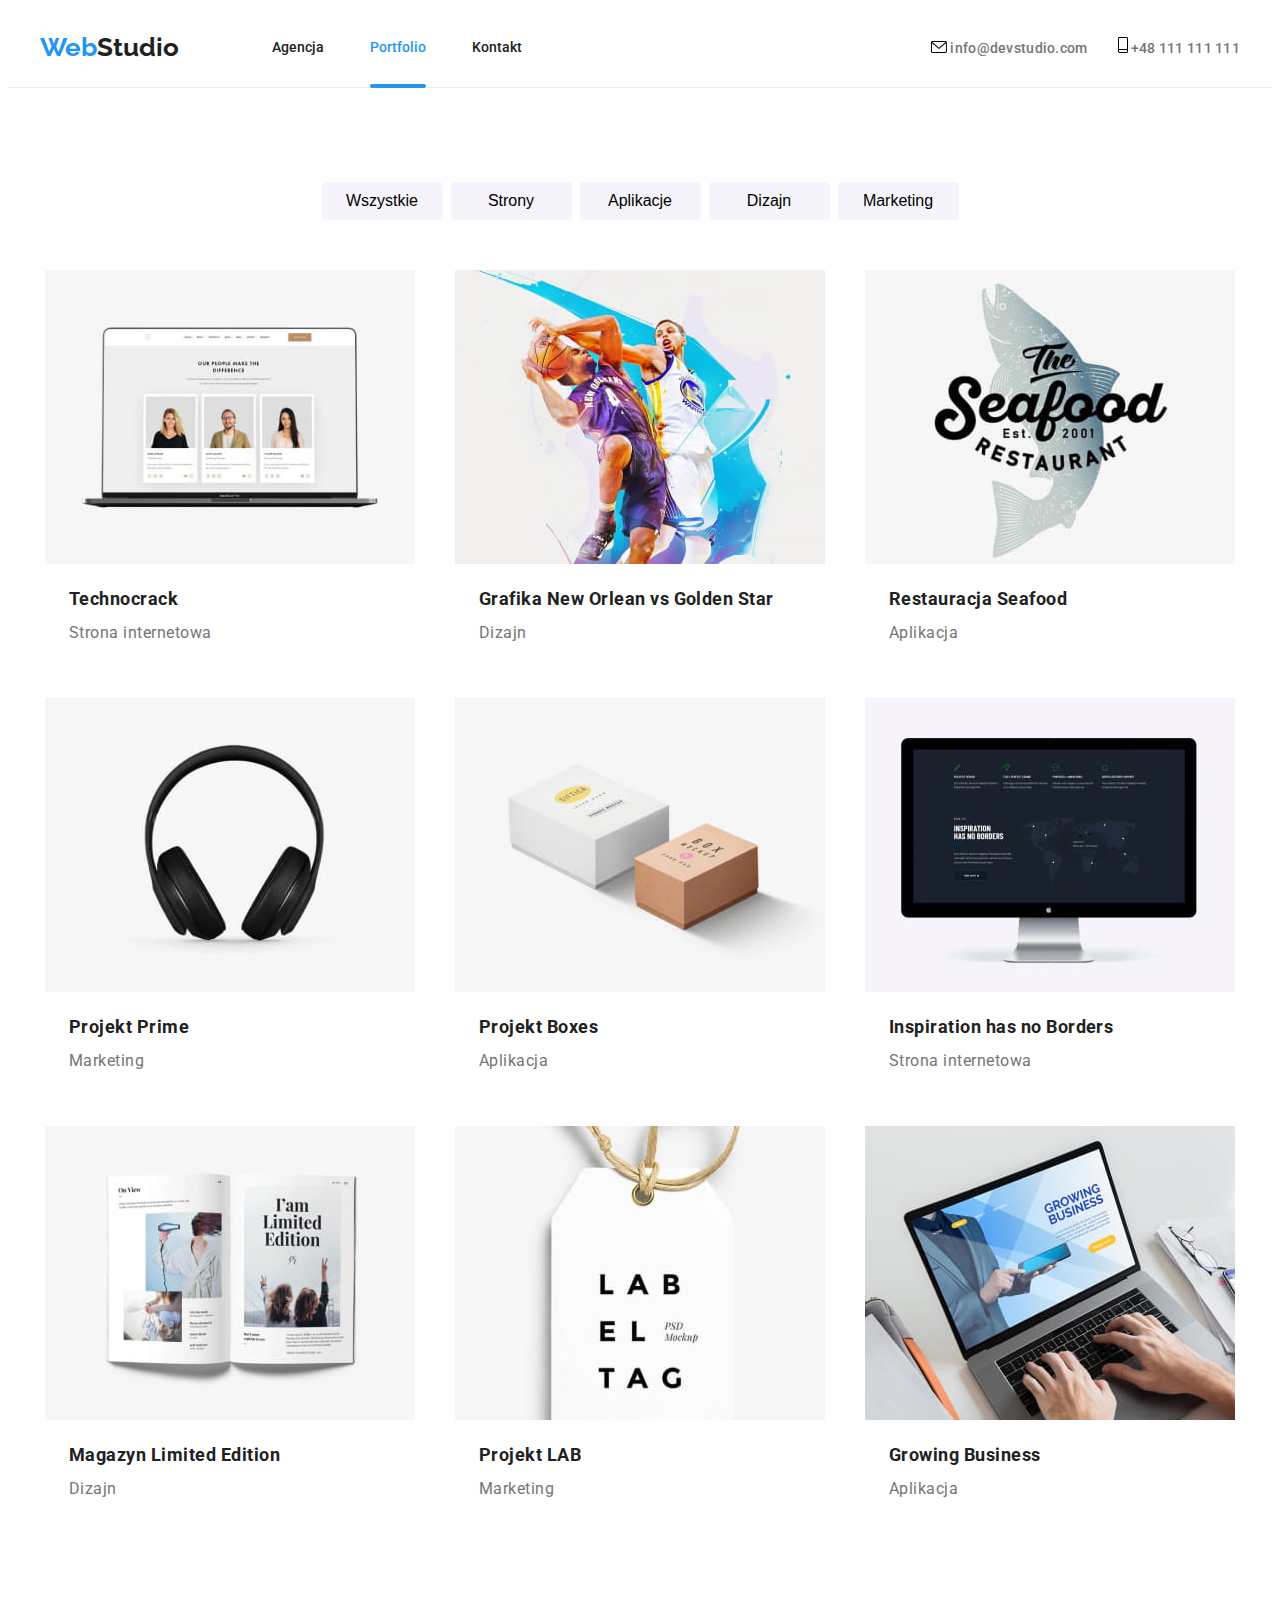
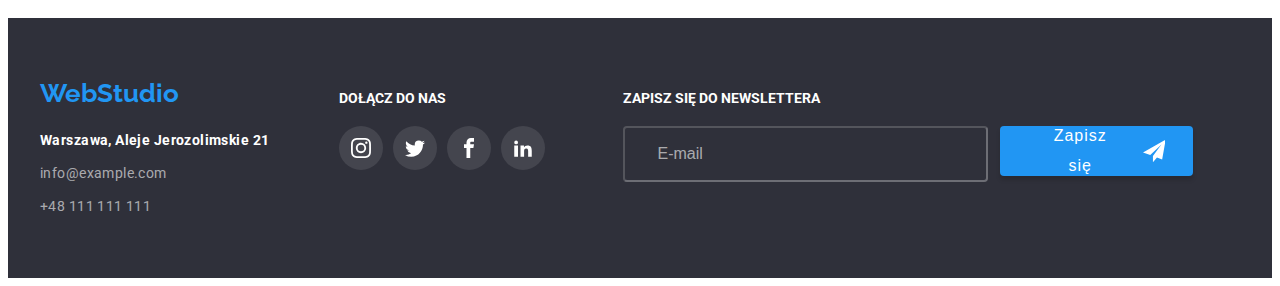
==== commit f5f1f72b: "menu bem/sass" ====
--- a/portfolio.html
+++ b/portfolio.html
@@ -23,63 +23,52 @@
     </head>
 
     <body>
-        <header class="header-wrapper box-frame">
-            <div class="container">
-  <!--Page Navigation-->
-  <nav>
-    <a class="logo logo--blue" href="index.html"
-      >Web<span class="logo--black">Studio</span>
-    </a>
-    <ul class="navigation">
-      <li>
-        <a
-          class="navigation__link navigation__link--transition"
-          href="./agencja.html"
-          >Agencja</a
-        >
-      </li>
-      <li>
-        <a
-          class="navigation__link navigation__link--transition navigation__link--active"
-          href="./portfolio.html"
-          >Portfolio</a
-        >
-      </li>
-      <li>
-        <a
-          class="navigation__link navigation__link--transition"
-          href="./kontakt.html"
-          >Kontakt</a
-        >
-      </li>
-    </ul>
-  </nav>
-  <aside>
-    <ul class="navigation-contact">
-      <li>
-        <a
-          class="navigation-contact__content"
-          href="mailto:info@devstudio.com"
-        >
-          <svg class="navigatiion-contact__icon" width="16" height="12">
-            <use href="./images/icons.svg#icon-email"></use>
-          </svg>
-          info@devstudio.com
-        </a>
-      </li>
-      <li>
-        <a class="navigation-contact__content" href="tel:+48111111111">
-          <svg class="navigatiion-contact__icon" width="10" height="16">
-            <use href="./images/icons.svg#icon-tel"></use>
-          </svg>
-          +48 111 111 111
-        </a>
-      </li>
-    </ul>
-  </aside>
-  <!--End Page Navigation-->
-            </div>
-        </header>
+      <header class="header">
+        <div class="container header__wrapper">
+          <!--Page Navigation-->
+          <nav class="header__nav">
+            <a class="logo" href="index.html"
+              >Web<span class="logo__studio">Studio</span>
+            </a>
+            <ul class="header__nav-list">
+              <li>
+                <a
+                  class="header__nav-item"
+                  href="./agencja.html"
+                  >Agencja</a
+                >
+              </li>
+              <li>
+                <a class="header__nav-item header__nav-item--active" href="./portfolio.html">Portfolio</a>
+              </li>
+              <li>
+                <a class="header__nav-item" href="./kontakt.html">Kontakt</a>
+              </li>
+            </ul>
+          </nav>
+          <aside>
+            <ul class="header__nav-contact">
+              <li>
+                <a class="header__nav-link" href="mailto:info@devstudio.com">
+                  <svg class="header__nav-icon" width="16" height="12">
+                    <use href="./images/icons.svg#icon-email"></use>
+                  </svg>
+                  info@devstudio.com
+                </a>
+              </li>
+              <li>
+                <a class="header__nav-link" href="tel:+48111111111">
+                  <svg class="header__nav-icon" width="10" height="16">
+                    <use href="./images/icons.svg#icon-tel"></use>
+                  </svg>
+                  +48 111 111 111
+                </a>
+              </li>
+            </ul>
+          </aside>
+          <!--End Page Navigation-->
+        </div>
+      </header>
 
   <!--Portfolio navigation menu-->
   <section>
@@ -309,77 +298,73 @@
         <!--End portfolio section-->
     </main>
 
-  <!--Page footer-->
-  <footer class="footer footer__bg">
-    <div class="container">
-      <div>
-        <a href="index.html" class="logo logo--blue"
-          >Web<span class="logo--white">Studio</span></a
+<!--Page footer-->
+<footer class="footer footer__bg">
+  <div class="container">
+    <div>
+      <a href="index.html" class="logo logo--blue"
+        >Web<span class="logo--white">Studio</span></a
+      >
+      <address class="footer__adress">
+        <a
+          class="footer__location"
+          href="https://goo.gl/maps/cexEDxkeDW6zovho7"
+          target="_blank"
+          >Warszawa, Aleje Jerozolimskie 21</a
         >
-        <address class="footer__adress">
-          <a
-            class="footer__adress--link footer__link--transition"
-            href="https://goo.gl/maps/cexEDxkeDW6zovho7"
-            target="_blank"
-            >Warszawa, Aleje Jerozolimskie 21</a
-          >
-          <a
-            class="footer__contact footer__contact--link footer__link--transition"
-            href="mailto:info@example.com"
-            >info@example.com</a
-          >
-          <a
-            class="footer__contact footer__contact--link footer__link--transition"
-            href="tel:+48111111111"
-            >+48 111 111 111</a
-          >
-        </address>
-      </div>
-      <div class="footer__joinus-box">
-        <h3 class="footer__joinus-heading">Dołącz do nas</h3>
-        <ul class="footer__social-icons">
-          <li class="footer__social-icon-bg" tabindex="0">
-            <svg class="footer__social-icon-svg" width="20" height="20">
-              <use href="./images/icons.svg#icon-instagram"></use>
-            </svg>
-          </li>
-          <li class="footer__social-icon-bg" tabindex="0">
-            <svg class="footer__social-icon-svg" width="20" height="20">
-              <use href="./images/icons.svg#icon-twitter"></use>
-            </svg>
-          </li>
-          <li class="footer__social-icon-bg" tabindex="0">
-            <svg class="footer__social-icon-svg" width="20" height="20">
-              <use href="./images/icons.svg#icon-facebook"></use>
-            </svg>
-          </li>
-          <li class="footer__social-icon-bg" tabindex="0">
-            <svg class="footer__social-icon-svg" width="20" height="20">
-              <use href="./images/icons.svg#icon-linkedin2"></use>
-            </svg>
-          </li>
-        </ul>
-      </div>
-      <div class="footer__newsletter">
-        <h3>Zapisz się do newslettera</h3>
-        <form class="footer__sub-box">
-          <input
-            class="footer__form-sub"
-            type="email"
-            name="subscribe"
-            placeholder="E-mail"
-            required
-          />
-          <button class="footer__button-subscribe" type="submit">
-            <span class="footer__sub-button-text">Zapisz się</span>
-            <svg class="footer__icon-send-sub" width="24" height="24">
-              <use href="./images/icons.svg#icon-send-sub"></use>
-            </svg>
-          </button>
-        </form>
-      </div>
+        <a class="footer__contact" href="mailto:info@example.com"
+          >info@example.com</a
+        >
+        <a class="footer__contact" href="tel:+48111111111"
+          >+48 111 111 111</a
+        >
+      </address>
     </div>
-  </footer>
-  <!--End Page footer-->
+    <div class="footer__joinus-box">
+      <h3 class="footer__joinus-heading">Dołącz do nas</h3>
+      <ul class="footer__social-icons">
+        <li class="footer__social-icon-bg" tabindex="0">
+          <svg class="footer__social-icon-svg" width="20" height="20">
+            <use href="./images/icons.svg#icon-instagram"></use>
+          </svg>
+        </li>
+        <li class="footer__social-icon-bg" tabindex="0">
+          <svg class="footer__social-icon-svg" width="20" height="20">
+            <use href="./images/icons.svg#icon-twitter"></use>
+          </svg>
+        </li>
+        <li class="footer__social-icon-bg" tabindex="0">
+          <svg class="footer__social-icon-svg" width="20" height="20">
+            <use href="./images/icons.svg#icon-facebook"></use>
+          </svg>
+        </li>
+        <li class="footer__social-icon-bg" tabindex="0">
+          <svg class="footer__social-icon-svg" width="20" height="20">
+            <use href="./images/icons.svg#icon-linkedin2"></use>
+          </svg>
+        </li>
+      </ul>
+    </div>
+    <div class="footer__newsletter">
+      <h3>Zapisz się do newslettera</h3>
+      <form class="footer__sub-box">
+        <input
+          class="footer__form-sub"
+          type="email"
+          name="subscribe"
+          placeholder="E-mail"
+          required
+        />
+        <button class="footer__button-subscribe" type="submit">
+          <span class="footer__sub-button-text">Zapisz się</span>
+          <svg class="footer__icon-send-sub" width="24" height="24">
+            <use href="./images/icons.svg#icon-send-sub"></use>
+          </svg>
+        </button>
+      </form>
+    </div>
+  </div>
+</footer>
+<!--End Page footer-->
 </body>
 </html>
--- a/css/main.min.css
+++ b/css/main.min.css
@@ -1 +1 @@
-.header-wrapper>.container{display:-webkit-box;display:-ms-flexbox;display:flex;-webkit-box-pack:justify;-ms-flex-pack:justify;justify-content:space-between;-webkit-box-align:center;-ms-flex-align:center;align-items:center}.header-wrapper>.container>nav{display:-webkit-box;display:-ms-flexbox;display:flex;-webkit-box-align:center;-ms-flex-align:center;align-items:center}.header-wrapper>.container>nav>.navigation{display:-webkit-box;display:-ms-flexbox;display:flex;gap:46px}.header-wrapper>.container>aside>.navigation-contact{display:-webkit-box;display:-ms-flexbox;display:flex;gap:50px}.logo{font-family:"Raleway";font-style:normal;font-weight:700;font-size:26px;text-decoration:none;margin-right:93px;padding:24px 0 25px}.logo--blue{color:#2196f3}.logo--black{color:#212121}.logo--white{color:#fff}.navigation{list-style:none;font-weight:500;font-size:14px}.navigation a{color:#212121;text-decoration:none;cursor:pointer}.navigation a:hover,.navigation a:focus{color:#2196f3}.navigation a:hover::before{content:"";position:absolute;bottom:-31px;left:0;width:100%;height:4px;border-radius:2px;background-color:#2196f3;pointer-events:none;-webkit-transform:250ms cubic-bezier(0.4, 0, 0.2, 1);transform:250ms cubic-bezier(0.4, 0, 0.2, 1)}.navigation__link{font-weight:500;font-size:14px;line-height:16px;position:relative}.navigation__link--active{color:#2196f3 !important}.navigation__link--active::after{content:"";position:absolute;bottom:-31px;left:0;width:100%;height:4px;border-radius:2px;background-color:#2196f3;pointer-events:none}.navigation__link--transition{-webkit-transition:250ms cubic-bezier(0.4, 0, 0.2, 1);transition:250ms cubic-bezier(0.4, 0, 0.2, 1)}.navigation-contact{list-style:none;font-weight:500;font-size:14px}.navigation-contact a{color:#757575;-webkit-transition:250ms cubic-bezier(0.4, 0, 0.2, 1);transition:250ms cubic-bezier(0.4, 0, 0.2, 1)}.navigation-contact__content{font-weight:500;font-size:14px;line-height:16px;letter-spacing:.02em}.navigation-contact__content:hover,.navigation-contact__content:focus{color:#2196f3;fill:currentColor}.navigatiion-contact__icon{vertical-align:middle;margin-right:10px;fill:currentColor}.slider{display:-webkit-box;display:-ms-flexbox;display:flex;-webkit-box-orient:vertical;-webkit-box-direction:normal;-ms-flex-direction:column;flex-direction:column;-webkit-box-pack:center;-ms-flex-pack:center;justify-content:center;-webkit-box-align:center;-ms-flex-align:center;align-items:center}.slider__bg{background:#2f303a;background-image:-webkit-gradient(linear, left top, left bottom, from(rgba(47, 48, 58, 0.4)), to(rgba(47, 48, 58, 0.4))),url("../images/bgbanner.jpg");background-image:linear-gradient(rgba(47, 48, 58, 0.4), rgba(47, 48, 58, 0.4)),url("../images/bgbanner.jpg");background-position:center;background-repeat:no-repeat}.slider h1{font-weight:900;font-size:44px;line-height:60px;color:#fff;text-align:center;margin:106px 252px 30px;letter-spacing:.06em}.slider__button{padding:10px 42px 10px 41px;margin-bottom:106px;font-weight:700;font-size:16px;line-height:1.875;letter-spacing:.06em;cursor:pointer;border-radius:4px;border:none;color:#fff;background-color:#2196f3;-webkit-box-shadow:0px 4px 4px rgba(0,0,0,.15);box-shadow:0px 4px 4px rgba(0,0,0,.15);-webkit-transition-property:color,background-color,-webkit-transform;transition-property:color,background-color,-webkit-transform;transition-property:transform,color,background-color;transition-property:transform,color,background-color,-webkit-transform;-webkit-transition:250ms cubic-bezier(0.4, 0, 0.2, 1);transition:250ms cubic-bezier(0.4, 0, 0.2, 1)}.slider__button:hover{-webkit-transform:scale(1.1);transform:scale(1.1);color:#2196f3 !important;background-color:#fff !important}.articles{display:-webkit-box;display:-ms-flexbox;display:flex;gap:30px}.articles h3{font-weight:700;font-size:14px;color:#212121;text-transform:uppercase;padding-bottom:10px}.articles p{font-size:14px;color:#757575;letter-spacing:.03em;line-height:24px}.articles___icon-bg{background:#f5f4fa;border-radius:4px;width:270px;height:120px;margin-bottom:30px;display:-webkit-box;display:-ms-flexbox;display:flex;-webkit-box-pack:center;-ms-flex-pack:center;justify-content:center}.articles__icon{margin-top:25px;margin-bottom:25px}.what-we-do{margin-top:-94px}.what-we-do__list{list-style:none;display:-webkit-box;display:-ms-flexbox;display:flex;gap:30px}.what-we-do-list img{display:block}.what-we-do h2{font-weight:700;font-size:36px;text-align:center;margin-bottom:50px;color:#212121}.what-we-do__bg-description{width:370px;height:70px;background-color:rgba(47,48,58,.8);position:relative;bottom:70px;margin-bottom:-70px}.what-we-do__bg-description p{font-weight:700;font-style:bold;font-size:14px;text-align:center;padding:27px;color:#fff;text-transform:uppercase;letter-spacing:.03em}.our-team{font-style:normal}.our-team__bg{background:#f5f4fa}.our-team h2{font-weight:700;font-size:36px;text-align:center;margin-bottom:50px;color:#212121}.our-team__figure{background:#fff;margin-left:0px;margin-right:30px;gap:50px;-webkit-box-shadow:0px 1px 3px rgba(0,0,0,.12),0px 1px 1px rgba(0,0,0,.14),0px 2px 1px rgba(0,0,0,.2);box-shadow:0px 1px 3px rgba(0,0,0,.12),0px 1px 1px rgba(0,0,0,.14),0px 2px 1px rgba(0,0,0,.2);border-radius:0px 0px 4px 4px}.our-team__list{list-style:none;font-size:16px;display:-webkit-box;display:-ms-flexbox;display:flex;gap:30}.our-team__list h3{font-weight:500;font-size:16px;text-align:center;color:#212121;padding-top:30px}.our-team__list p{font-weight:400;font-size:16px;text-align:center;color:#757575;padding-top:10px;padding-bottom:30px}.our-team__social-box{display:-webkit-box;display:-ms-flexbox;display:flex;gap:10px;-webkit-box-pack:center;-ms-flex-pack:center;justify-content:center;padding-bottom:30px}.our-team__social-icon-svg{display:-webkit-box;display:-ms-flexbox;display:flex;fill:#afb1b8;padding:12px}.our-team__social-icon-svg:hover,.our-team__social-icon-svg:focus{background-color:#2196f3;fill:#fff;border-radius:50%;width:44px;height:44px}.our_team__icon-svg-bg{background-color:#fff;-webkit-transition:fill 250ms cubic-bezier(0.4, 0, 0.2, 1);transition:fill 250ms cubic-bezier(0.4, 0, 0.2, 1)}.our-customers{font-style:normal}.our-customers h2{font-weight:700;font-size:36px;text-align:center}.our-customers__bg{width:170px;height:92px;border:1px solid #afb1b8;border-radius:4px;margin-top:50px;-webkit-transition:border-color 250ms cubic-bezier(0.4, 0, 0.2, 1);transition:border-color 250ms cubic-bezier(0.4, 0, 0.2, 1)}.our-customers__bg:hover,.our-customers__bg:focus{border-color:#2196f3;cursor:pointer}.our-customers__bg:hover svg,.our-customers__bg:focus svg{fill:#2196f3}.our-customers__list{list-style:none;display:-webkit-box;display:-ms-flexbox;display:flex;gap:30px}.our-customers__icon{display:-webkit-box;display:-ms-flexbox;display:flex;margin:16px 32px 16px 32px;fill:#afb1b8;-webkit-transition:fill 250ms cubic-bezier(0.4, 0, 0.2, 1);transition:fill 250ms cubic-bezier(0.4, 0, 0.2, 1)}.portfolio-menu{list-style:none;display:-webkit-box;display:-ms-flexbox;display:flex;size:100%;gap:8px}.portfolio-menu a{text-decoration:none}.portfolio-menu--box{margin-top:94px;-webkit-box-pack:center;-ms-flex-pack:center;justify-content:center}.portfolio-menu__button{font-size:16px;font-weight:500;line-height:26px;cursor:pointer;border-radius:4px;border:none;background:#f5f4fa;-webkit-box-shadow:none;box-shadow:none;-webkit-transition-duration:.4s;transition-duration:.4s;width:121px;height:38px;-webkit-transform:color 250ms cubic-bezier(0.4, 0, 0.2, 1);transform:color 250ms cubic-bezier(0.4, 0, 0.2, 1)}.portfolio-menu__button:hover,.portfolio-menu__button:focus{color:#fff;background-color:#2196f3;-webkit-box-shadow:0px 3px 1px rgba(0,0,0,.1),0px 1px 2px rgba(0,0,0,.08),0px 2px 2px rgba(0,0,0,.12);box-shadow:0px 3px 1px rgba(0,0,0,.1),0px 1px 2px rgba(0,0,0,.08),0px 2px 2px rgba(0,0,0,.12)}.portfolio-section{display:-webkit-box;display:-ms-flexbox;display:flex}.portfolio-grid{-ms-flex-wrap:wrap;flex-wrap:wrap;gap:30px}.portfolio-box{margin-top:50px;margin-bottom:94px}.portfolio-list{font-family:"Roboto";font-style:normal;line-height:30px;letter-spacing:.03em;list-style:none;width:calc((100% - 60px)/3)}.portfolio-list:hover{-webkit-box-shadow:0px 1px 1px rgba(0,0,0,.12),0px 4px 4px rgba(0,0,0,.06),1px 4px 6px rgba(0,0,0,.16);box-shadow:0px 1px 1px rgba(0,0,0,.12),0px 4px 4px rgba(0,0,0,.06),1px 4px 6px rgba(0,0,0,.16);-webkit-transition:-webkit-box-shadow 250ms cubic-bezier(0.4, 0, 0.2, 1);transition:-webkit-box-shadow 250ms cubic-bezier(0.4, 0, 0.2, 1);transition:box-shadow 250ms cubic-bezier(0.4, 0, 0.2, 1);transition:box-shadow 250ms cubic-bezier(0.4, 0, 0.2, 1), -webkit-box-shadow 250ms cubic-bezier(0.4, 0, 0.2, 1)}.portfolio-figure{width:370px;background-color:#fff;margin:0 auto;cursor:pointer;position:relative;overflow:hidden}.portfolio figcaption{border-right:1px solid #eee;border-left:1px solid #eee;border-bottom:1px solid #eee}.img-box{position:relative;overflow:hidden}.portfolio-list h3{font-weight:700;font-size:18px;margin-left:24px;color:#212121;padding-top:20px}.portfolio-list p{font-size:16px;margin-left:24px;color:#757575;padding-top:4px;padding-bottom:20px}.portfolio-overlay{position:absolute;top:0px;bottom:0px;background-color:rgba(33,150,243,.9);-webkit-transform:translateY(100%);transform:translateY(100%);-webkit-transition:250ms cubic-bezier(0.4, 0, 0.2, 1);transition:250ms cubic-bezier(0.4, 0, 0.2, 1)}.portfolio-overlay p{font-style:normal;height:294px;width:370px;font-size:18px;line-height:1.56;letter-spacing:.03em;color:#fff;margin-left:0px;padding:49px 45px 49px 24px;line-height:1.56}.portfolio-figure:hover .portfolio-overlay{-webkit-transform:translateY(0);transform:translateY(0)}.footer>.container{display:-webkit-box;display:-ms-flexbox;display:flex}.footer{padding:60px 0}.footer a{text-decoration:none;display:-webkit-box;display:-ms-flexbox;display:flex;padding:0px}.footer__bg{background:#2f303a}.footer__adress{font-style:normal;font-size:14px;line-height:24px;letter-spacing:.03em;text-decoration:none;padding-top:20px}.footer__adress--link{font-weight:bold;color:#fff}.footer__adress--link:hover,.footer__adress--link:focus{color:#2196f3}.footer__contact{margin-top:9px;color:rgba(255,255,255,.6)}.footer__contact--link{text-decoration:none}.footer__contact--link:hover,.footer__contact--link:focus{color:#2196f3}.footer__link--transition{-webkit-transition:color 250ms cubic-bezier(0.4, 0, 0.2, 1);transition:color 250ms cubic-bezier(0.4, 0, 0.2, 1)}.footer__joinus-box{width:206px;height:80px;padding-top:12px;margin-left:70px}.footer__joinus-heading{margin-bottom:20px;text-transform:uppercase;font-weight:700;font-size:14px;color:#fff}.footer__social-icons{display:-webkit-box;display:-ms-flexbox;display:flex;gap:10px}.footer__social-icon-svg{fill:#fff;margin:12px}.footer__social-icon-bg{border-radius:50%;background-color:rgba(255,255,255,.1);width:44px;height:44px;-webkit-transition:background-color 250ms cubic-bezier(0.4, 0, 0.2, 1);transition:background-color 250ms cubic-bezier(0.4, 0, 0.2, 1)}.footer__social-icon-bg:hover,.footer__social-icon-bg:focus{border-radius:50%;background-color:#2196f3;width:44px;height:44px;gap:10px;cursor:pointer}.footer__newsletter{width:570px;height:86px;margin-left:78px;margin-top:12px}.footer__sub-box{display:-webkit-box;display:-ms-flexbox;display:flex}.footer__newsletter h3{text-transform:uppercase;font-weight:700;font-style:bold;font-size:14px;line-height:16px;color:#fff;margin-bottom:20px}.footer__form-sub{width:358px;height:50px;background-color:rgba(0,0,0,0);border-radius:4px;border-color:rgba(255,255,255,.3);color:rgba(255,255,255,.6);padding-left:16px}.footer__form-sub::-webkit-input-placeholder{font-size:16px;color:rgba(255,255,255,.6);padding-left:16px}.footer__form-sub::-moz-placeholder{font-size:16px;color:rgba(255,255,255,.6);padding-left:16px}.footer__form-sub:-ms-input-placeholder{font-size:16px;color:rgba(255,255,255,.6);padding-left:16px}.footer__form-sub::-ms-input-placeholder{font-size:16px;color:rgba(255,255,255,.6);padding-left:16px}.footer__form-sub::placeholder{font-size:16px;color:rgba(255,255,255,.6);padding-left:16px}.footer__button-subscribe{display:-webkit-box;display:-ms-flexbox;display:flex;-webkit-box-align:center;-ms-flex-align:center;align-items:center;-webkit-box-pack:center;-ms-flex-pack:center;justify-content:center;height:50px;border:none;border-radius:4px;background-color:#2196f3;margin-left:12px;-webkit-box-shadow:0px 4px 4px rgba(0,0,0,.15);box-shadow:0px 4px 4px rgba(0,0,0,.15);padding:0px 28px 0px 42px;gap:24px;-webkit-transition:background-color 250ms cubic-bezier(0.4, 0, 0.2, 1);transition:background-color 250ms cubic-bezier(0.4, 0, 0.2, 1)}.footer__button-subscribe:hover,.footer__button-subscribe:focus{background-color:rgba(255,255,255,.1);cursor:pointer}.footer__sub-button-text{font-size:16px;line-height:1.875;letter-spacing:.06em;color:#fff}.footer__icon-send-sub{fill:#fff}.is-hidden{visibility:hidden;opacity:0;pointer-events:none;-webkit-transition:opacity 500ms ease,visibility 500ms ease;transition:opacity 500ms ease,visibility 500ms ease}.modal-backdrop{position:fixed;display:-webkit-box;display:-ms-flexbox;display:flex;-webkit-box-pack:center;-ms-flex-pack:center;justify-content:center;-webkit-box-align:center;-ms-flex-align:center;align-items:center;background-color:rgba(0,0,0,.2);inset:0}.modal-box{position:relative;width:528px;border-radius:4px;background-color:#fff;-webkit-transition:-webkit-transform .6s;transition:-webkit-transform .6s;transition:transform .6s;transition:transform .6s, -webkit-transform .6s;-webkit-transition-timing-function:ease;transition-timing-function:ease;padding:40px;text-align:center}.modal-close-btn{position:absolute;right:8px;top:8px;width:30px;height:30px;border:1px solid rgba(0,0,0,.1);background-color:inherit;border-radius:50%;background-color:#fff;cursor:pointer}.modal-close-btn-x{display:block}.modal-backdrop.is-hidden .modal-box{-webkit-transform:scale(0);transform:scale(0)}.form{font-family:Roboto}.title-form{font-style:bold;font-size:20px;line-height:23px;color:#212121;text-align:center;margin-bottom:30px}.field-name-form{display:block;font-style:regular;font-size:12px;line-height:14px;color:#757575;margin-bottom:4px;text-align:start}.form-field{width:448px;height:40px;margin-bottom:10px;border:solid 1px;border-radius:4px;border-color:rgba(33,33,33,.2);padding-left:40px}.form-field:focus{border-color:#2196f3 !important;outline:none}.form-field:focus+svg{fill:#2196f3;-webkit-transition:border-color 250ms cubic-bezier(0.4, 0, 0.2, 1);transition:border-color 250ms cubic-bezier(0.4, 0, 0.2, 1)}.form-field-comment{width:448px;height:120px;margin-bottom:20px;border:solid 1px;border-radius:4px;border-color:rgba(33,33,33,.2);-webkit-transition:border-color 250ms cubic-bezier(0.4, 0, 0.2, 1);transition:border-color 250ms cubic-bezier(0.4, 0, 0.2, 1)}textarea{width:416px;height:96px;font-size:12px;color:rgba(117,117,117,.5);letter-spacing:.01em;padding:16px 12px 16px 12px}.form-field-comment:hover,.form-field-comment:focus{border-color:#2196f3}.icon-form{position:absolute;left:55px;margin-top:20px;-webkit-transform:translateY(-50%);transform:translateY(-50%);fill:#212121;-webkit-transition:250ms cubic-bezier(0.4, 0, 0.2, 1);transition:250ms cubic-bezier(0.4, 0, 0.2, 1)}.privacy-box{display:-webkit-box;display:-ms-flexbox;display:flex;gap:7px;margin-bottom:30px;text-align:center;-webkit-box-align:center;-ms-flex-align:center;align-items:center;cursor:pointer;margin-left:14px}.checkbox-wrapper{position:relative;width:16px}.checkbox-hidden{display:none}.checkbox-not-checked{position:absolute;-webkit-transform:translate(0%, -50%);transform:translate(0%, -50%);top:0;left:0;opacity:1}.checkbox-checked{position:absolute;-webkit-transform:translate(0%, -50%);transform:translate(0%, -50%);top:0;left:0;opacity:0;z-index:1}.checkbox-hidden:checked~.checkbox-checked{opacity:1}.checkbox-hidden:checked+.checkbox-not-checked{opacity:0}.text-privacy-form{font-style:regular;font-size:14px;line-height:24px;color:#757575}.text-privacy-form a{color:#2196f3}.button-submit{width:200px;height:50px;background-color:#2196f3;color:#fff;border:none;border-radius:4px;letter-spacing:.06em;cursor:pointer;-webkit-box-shadow:0px 4px 4px rgba(0,0,0,.15);box-shadow:0px 4px 4px rgba(0,0,0,.15);-webkit-transition:250ms cubic-bezier(0.4, 0, 0.2, 1);transition:250ms cubic-bezier(0.4, 0, 0.2, 1)}.button-submit:hover,.button-submit:focus{-webkit-transform:scale(1.1);transform:scale(1.1)}body{font-family:"Roboto"}h1,h2,h3,h4,ul,p{margin:0;padding:0}ul{list-style:none}.container{width:1200px;padding:0 15px;margin:0 auto}.section{padding:94px 0}img{vertical-align:middle}a{text-decoration:none}/*# sourceMappingURL=main.min.css.map */+.header{padding:24px 0px 25px;border-bottom:1px solid #ececec}.header__wrapper{display:-webkit-box;display:-ms-flexbox;display:flex;-webkit-box-pack:justify;-ms-flex-pack:justify;justify-content:space-between;-webkit-box-align:center;-ms-flex-align:center;align-items:center}.header__nav{display:-webkit-box;display:-ms-flexbox;display:flex;-webkit-box-align:center;-ms-flex-align:center;align-items:center;gap:93px}.header__nav-list{display:-webkit-box;display:-ms-flexbox;display:flex;gap:46px}.header__nav-item{position:relative;display:block;font-weight:500;font-size:14px;color:#212121;text-decoration:none;cursor:pointer;-webkit-transition:color 250ms cubic-bezier(0.4, 0, 0.2, 1);transition:color 250ms cubic-bezier(0.4, 0, 0.2, 1)}.header__nav-item:hover,.header__nav-item:focus{color:#2196f3}.header__nav-item:is(:hover,:focus)::after{content:"";position:absolute;top:45px;left:0;width:100%;height:4px;border-radius:2px;background-color:#2196f3;pointer-events:none}.header__nav-item--active{color:#2196f3}.header__nav-item--active::after{content:"";position:absolute;top:45px;left:0;width:100%;height:4px;border-radius:2px;background-color:#2196f3;pointer-events:none}.header__nav-contact{display:-webkit-box;display:-ms-flexbox;display:flex;-webkit-box-align:center;-ms-flex-align:center;align-items:center;list-style:none}.header__nav-link{font-weight:500;font-size:14px;line-height:16px;letter-spacing:.02em;margin-left:30px;color:#757575;-webkit-transition:250ms cubic-bezier(0.4, 0, 0.2, 1);transition:250ms cubic-bezier(0.4, 0, 0.2, 1)}.header__nav-link:hover,.header__nav-link:focus{color:#2196f3;fill:currentColor}.header__nav-link__nav-icon{vertical-align:middle;margin-right:10px;fill:currentColor}.logo{font-family:"Raleway";font-style:normal;font-weight:700;font-size:26px;text-decoration:none;color:#2196f3}.logo__studio{color:#212121}.logo__studio--white{color:#fff}.slider{background:#2f303a;background-image:-webkit-gradient(linear, left top, left bottom, from(rgba(47, 48, 58, 0.4)), to(rgba(47, 48, 58, 0.4))),url("../images/bgbanner.jpg");background-image:linear-gradient(rgba(47, 48, 58, 0.4), rgba(47, 48, 58, 0.4)),url("../images/bgbanner.jpg");background-position:center;background-repeat:no-repeat}.slider__wrapper{display:-webkit-box;display:-ms-flexbox;display:flex;-webkit-box-orient:vertical;-webkit-box-direction:normal;-ms-flex-direction:column;flex-direction:column;-webkit-box-pack:center;-ms-flex-pack:center;justify-content:center;-webkit-box-align:center;-ms-flex-align:center;align-items:center}.slider__title{font-weight:900;font-size:44px;line-height:60px;color:#fff;text-align:center;margin:106px 252px 30px;letter-spacing:.06em}.slider__button{padding:10px 42px 10px 41px;margin-bottom:106px;font-weight:700;font-size:16px;line-height:1.875;letter-spacing:.06em;cursor:pointer;border-radius:4px;border:none;color:#fff;background-color:#2196f3;-webkit-box-shadow:0px 4px 4px rgba(0,0,0,.15);box-shadow:0px 4px 4px rgba(0,0,0,.15);-webkit-transition-property:color,background-color,-webkit-transform;transition-property:color,background-color,-webkit-transform;transition-property:transform,color,background-color;transition-property:transform,color,background-color,-webkit-transform;-webkit-transition:250ms cubic-bezier(0.4, 0, 0.2, 1);transition:250ms cubic-bezier(0.4, 0, 0.2, 1)}.slider__button:hover{-webkit-transform:scale(1.1);transform:scale(1.1);color:#2196f3 !important;background-color:#fff !important}.articles{display:-webkit-box;display:-ms-flexbox;display:flex;gap:30px}.articles h3{font-weight:700;font-size:14px;color:#212121;text-transform:uppercase;padding-bottom:10px}.articles p{font-size:14px;color:#757575;letter-spacing:.03em;line-height:24px}.articles___icon-bg{background:#f5f4fa;border-radius:4px;width:270px;height:120px;margin-bottom:30px;display:-webkit-box;display:-ms-flexbox;display:flex;-webkit-box-pack:center;-ms-flex-pack:center;justify-content:center}.articles__icon{margin-top:25px;margin-bottom:25px}.what-we-do{margin-top:-94px}.what-we-do__list{list-style:none;display:-webkit-box;display:-ms-flexbox;display:flex;gap:30px}.what-we-do-list img{display:block}.what-we-do h2{font-weight:700;font-size:36px;text-align:center;margin-bottom:50px;color:#212121}.what-we-do__bg-description{width:370px;height:70px;background-color:rgba(47,48,58,.8);position:relative;bottom:70px;margin-bottom:-70px}.what-we-do__bg-description p{font-weight:700;font-style:bold;font-size:14px;text-align:center;padding:27px;color:#fff;text-transform:uppercase;letter-spacing:.03em}.our-team{font-style:normal}.our-team__bg{background:#f5f4fa}.our-team h2{font-weight:700;font-size:36px;text-align:center;margin-bottom:50px;color:#212121}.our-team__figure{background:#fff;margin-left:0px;margin-right:30px;gap:50px;-webkit-box-shadow:0px 1px 3px rgba(0,0,0,.12),0px 1px 1px rgba(0,0,0,.14),0px 2px 1px rgba(0,0,0,.2);box-shadow:0px 1px 3px rgba(0,0,0,.12),0px 1px 1px rgba(0,0,0,.14),0px 2px 1px rgba(0,0,0,.2);border-radius:0px 0px 4px 4px}.our-team__list{list-style:none;font-size:16px;display:-webkit-box;display:-ms-flexbox;display:flex;gap:30}.our-team__list h3{font-weight:500;font-size:16px;text-align:center;color:#212121;padding-top:30px}.our-team__list p{font-weight:400;font-size:16px;text-align:center;color:#757575;padding-top:10px;padding-bottom:30px}.our-team__social-box{display:-webkit-box;display:-ms-flexbox;display:flex;gap:10px;-webkit-box-pack:center;-ms-flex-pack:center;justify-content:center;padding-bottom:30px}.our-team__social-icon-svg{display:-webkit-box;display:-ms-flexbox;display:flex;fill:#afb1b8;padding:12px}.our-team__social-icon-svg:hover,.our-team__social-icon-svg:focus{background-color:#2196f3;fill:#fff;border-radius:50%;width:44px;height:44px}.our_team__icon-svg-bg{background-color:#fff;-webkit-transition:fill 250ms cubic-bezier(0.4, 0, 0.2, 1);transition:fill 250ms cubic-bezier(0.4, 0, 0.2, 1)}.our-customers{font-style:normal}.our-customers h2{font-weight:700;font-size:36px;text-align:center}.our-customers__bg{width:170px;height:92px;border:1px solid #afb1b8;border-radius:4px;margin-top:50px;-webkit-transition:border-color 250ms cubic-bezier(0.4, 0, 0.2, 1);transition:border-color 250ms cubic-bezier(0.4, 0, 0.2, 1)}.our-customers__bg:hover,.our-customers__bg:focus{border-color:#2196f3;cursor:pointer}.our-customers__bg:hover svg,.our-customers__bg:focus svg{fill:#2196f3}.our-customers__list{list-style:none;display:-webkit-box;display:-ms-flexbox;display:flex;gap:30px}.our-customers__icon{display:-webkit-box;display:-ms-flexbox;display:flex;margin:16px 32px 16px 32px;fill:#afb1b8;-webkit-transition:fill 250ms cubic-bezier(0.4, 0, 0.2, 1);transition:fill 250ms cubic-bezier(0.4, 0, 0.2, 1)}.portfolio-menu{list-style:none;display:-webkit-box;display:-ms-flexbox;display:flex;size:100%;gap:8px}.portfolio-menu a{text-decoration:none}.portfolio-menu--box{margin-top:94px;-webkit-box-pack:center;-ms-flex-pack:center;justify-content:center}.portfolio-menu__button{font-size:16px;font-weight:500;line-height:26px;cursor:pointer;border-radius:4px;border:none;background:#f5f4fa;-webkit-box-shadow:none;box-shadow:none;-webkit-transition-duration:.4s;transition-duration:.4s;width:121px;height:38px;-webkit-transform:color 250ms cubic-bezier(0.4, 0, 0.2, 1);transform:color 250ms cubic-bezier(0.4, 0, 0.2, 1)}.portfolio-menu__button:hover,.portfolio-menu__button:focus{color:#fff;background-color:#2196f3;-webkit-box-shadow:0px 3px 1px rgba(0,0,0,.1),0px 1px 2px rgba(0,0,0,.08),0px 2px 2px rgba(0,0,0,.12);box-shadow:0px 3px 1px rgba(0,0,0,.1),0px 1px 2px rgba(0,0,0,.08),0px 2px 2px rgba(0,0,0,.12)}.portfolio-section{display:-webkit-box;display:-ms-flexbox;display:flex}.portfolio-grid{-ms-flex-wrap:wrap;flex-wrap:wrap;gap:30px}.portfolio-box{margin-top:50px;margin-bottom:94px}.portfolio-list{font-family:"Roboto";font-style:normal;line-height:30px;letter-spacing:.03em;list-style:none;width:calc((100% - 60px)/3)}.portfolio-list:hover{-webkit-box-shadow:0px 1px 1px rgba(0,0,0,.12),0px 4px 4px rgba(0,0,0,.06),1px 4px 6px rgba(0,0,0,.16);box-shadow:0px 1px 1px rgba(0,0,0,.12),0px 4px 4px rgba(0,0,0,.06),1px 4px 6px rgba(0,0,0,.16);-webkit-transition:-webkit-box-shadow 250ms cubic-bezier(0.4, 0, 0.2, 1);transition:-webkit-box-shadow 250ms cubic-bezier(0.4, 0, 0.2, 1);transition:box-shadow 250ms cubic-bezier(0.4, 0, 0.2, 1);transition:box-shadow 250ms cubic-bezier(0.4, 0, 0.2, 1), -webkit-box-shadow 250ms cubic-bezier(0.4, 0, 0.2, 1)}.portfolio-figure{width:370px;background-color:#fff;margin:0 auto;cursor:pointer;position:relative;overflow:hidden}.portfolio figcaption{border-right:1px solid #eee;border-left:1px solid #eee;border-bottom:1px solid #eee}.img-box{position:relative;overflow:hidden}.portfolio-list h3{font-weight:700;font-size:18px;margin-left:24px;color:#212121;padding-top:20px}.portfolio-list p{font-size:16px;margin-left:24px;color:#757575;padding-top:4px;padding-bottom:20px}.portfolio-overlay{position:absolute;top:0px;bottom:0px;background-color:rgba(33,150,243,.9);-webkit-transform:translateY(100%);transform:translateY(100%);-webkit-transition:250ms cubic-bezier(0.4, 0, 0.2, 1);transition:250ms cubic-bezier(0.4, 0, 0.2, 1)}.portfolio-overlay p{font-style:normal;height:294px;width:370px;font-size:18px;line-height:1.56;letter-spacing:.03em;color:#fff;margin-left:0px;padding:49px 45px 49px 24px;line-height:1.56}.portfolio-figure:hover .portfolio-overlay{-webkit-transform:translateY(0);transform:translateY(0)}.footer>.container{display:-webkit-box;display:-ms-flexbox;display:flex}.footer{padding:60px 0}.footer a{text-decoration:none;display:-webkit-box;display:-ms-flexbox;display:flex;padding:0px}.footer__bg{background:#2f303a}.footer__adress{font-style:normal;font-size:14px;line-height:24px;letter-spacing:.03em;text-decoration:none;padding-top:20px}.footer__location{font-weight:bold;color:#fff;-webkit-transition:color 250ms cubic-bezier(0.4, 0, 0.2, 1);transition:color 250ms cubic-bezier(0.4, 0, 0.2, 1)}.footer__location:hover,.footer__location:focus{color:#2196f3}.footer__contact{margin-top:9px;color:rgba(255,255,255,.6);-webkit-transition:color 250ms cubic-bezier(0.4, 0, 0.2, 1);transition:color 250ms cubic-bezier(0.4, 0, 0.2, 1);text-decoration:none}.footer__contact:hover,.footer__contact:focus{color:#2196f3}.footer__joinus-box{width:206px;height:80px;padding-top:12px;margin-left:70px}.footer__joinus-heading{margin-bottom:20px;text-transform:uppercase;font-weight:700;font-size:14px;color:#fff}.footer__social-icons{display:-webkit-box;display:-ms-flexbox;display:flex;gap:10px}.footer__social-icon-svg{fill:#fff;margin:12px}.footer__social-icon-bg{border-radius:50%;background-color:rgba(255,255,255,.1);width:44px;height:44px;-webkit-transition:background-color 250ms cubic-bezier(0.4, 0, 0.2, 1);transition:background-color 250ms cubic-bezier(0.4, 0, 0.2, 1)}.footer__social-icon-bg:hover,.footer__social-icon-bg:focus{border-radius:50%;background-color:#2196f3;width:44px;height:44px;gap:10px;cursor:pointer}.footer__newsletter{width:570px;height:86px;margin-left:78px;margin-top:12px}.footer__sub-box{display:-webkit-box;display:-ms-flexbox;display:flex}.footer__newsletter h3{text-transform:uppercase;font-weight:700;font-style:bold;font-size:14px;line-height:16px;color:#fff;margin-bottom:20px}.footer__form-sub{width:358px;height:50px;background-color:rgba(0,0,0,0);border-radius:4px;border-color:rgba(255,255,255,.3);color:rgba(255,255,255,.6);padding-left:16px}.footer__form-sub::-webkit-input-placeholder{font-size:16px;color:rgba(255,255,255,.6);padding-left:16px}.footer__form-sub::-moz-placeholder{font-size:16px;color:rgba(255,255,255,.6);padding-left:16px}.footer__form-sub:-ms-input-placeholder{font-size:16px;color:rgba(255,255,255,.6);padding-left:16px}.footer__form-sub::-ms-input-placeholder{font-size:16px;color:rgba(255,255,255,.6);padding-left:16px}.footer__form-sub::placeholder{font-size:16px;color:rgba(255,255,255,.6);padding-left:16px}.footer__button-subscribe{display:-webkit-box;display:-ms-flexbox;display:flex;-webkit-box-align:center;-ms-flex-align:center;align-items:center;-webkit-box-pack:center;-ms-flex-pack:center;justify-content:center;height:50px;border:none;border-radius:4px;background-color:#2196f3;margin-left:12px;-webkit-box-shadow:0px 4px 4px rgba(0,0,0,.15);box-shadow:0px 4px 4px rgba(0,0,0,.15);padding:0px 28px 0px 42px;gap:24px;-webkit-transition:background-color 250ms cubic-bezier(0.4, 0, 0.2, 1);transition:background-color 250ms cubic-bezier(0.4, 0, 0.2, 1)}.footer__button-subscribe:hover,.footer__button-subscribe:focus{background-color:rgba(255,255,255,.1);cursor:pointer}.footer__sub-button-text{font-size:16px;line-height:1.875;letter-spacing:.06em;color:#fff}.footer__icon-send-sub{fill:#fff}.is-hidden{visibility:hidden;opacity:0;pointer-events:none;-webkit-transition:opacity 500ms ease,visibility 500ms ease;transition:opacity 500ms ease,visibility 500ms ease}.modal-backdrop{position:fixed;display:-webkit-box;display:-ms-flexbox;display:flex;-webkit-box-pack:center;-ms-flex-pack:center;justify-content:center;-webkit-box-align:center;-ms-flex-align:center;align-items:center;background-color:rgba(0,0,0,.2);inset:0}.modal-box{position:relative;width:528px;border-radius:4px;background-color:#fff;-webkit-transition:-webkit-transform .6s;transition:-webkit-transform .6s;transition:transform .6s;transition:transform .6s, -webkit-transform .6s;-webkit-transition-timing-function:ease;transition-timing-function:ease;padding:40px;text-align:center}.modal-close-btn{position:absolute;right:8px;top:8px;width:30px;height:30px;border:1px solid rgba(0,0,0,.1);background-color:inherit;border-radius:50%;background-color:#fff;cursor:pointer}.modal-close-btn-x{display:block}.modal-backdrop.is-hidden .modal-box{-webkit-transform:scale(0);transform:scale(0)}.form{font-family:Roboto}.title-form{font-style:bold;font-size:20px;line-height:23px;color:#212121;text-align:center;margin-bottom:30px}.field-name-form{display:block;font-style:regular;font-size:12px;line-height:14px;color:#757575;margin-bottom:4px;text-align:start}.form-field{width:448px;height:40px;margin-bottom:10px;border:solid 1px;border-radius:4px;border-color:rgba(33,33,33,.2);padding-left:40px}.form-field:focus{border-color:#2196f3 !important;outline:none}.form-field:focus+svg{fill:#2196f3;-webkit-transition:border-color 250ms cubic-bezier(0.4, 0, 0.2, 1);transition:border-color 250ms cubic-bezier(0.4, 0, 0.2, 1)}.form-field-comment{width:448px;height:120px;margin-bottom:20px;border:solid 1px;border-radius:4px;border-color:rgba(33,33,33,.2);-webkit-transition:border-color 250ms cubic-bezier(0.4, 0, 0.2, 1);transition:border-color 250ms cubic-bezier(0.4, 0, 0.2, 1)}textarea{width:416px;height:96px;font-size:12px;color:rgba(117,117,117,.5);letter-spacing:.01em;padding:16px 12px 16px 12px}.form-field-comment:hover,.form-field-comment:focus{border-color:#2196f3}.icon-form{position:absolute;left:55px;margin-top:20px;-webkit-transform:translateY(-50%);transform:translateY(-50%);fill:#212121;-webkit-transition:250ms cubic-bezier(0.4, 0, 0.2, 1);transition:250ms cubic-bezier(0.4, 0, 0.2, 1)}.privacy-box{display:-webkit-box;display:-ms-flexbox;display:flex;gap:7px;margin-bottom:30px;text-align:center;-webkit-box-align:center;-ms-flex-align:center;align-items:center;cursor:pointer;margin-left:14px}.checkbox-wrapper{position:relative;width:16px}.checkbox-hidden{display:none}.checkbox-not-checked{position:absolute;-webkit-transform:translate(0%, -50%);transform:translate(0%, -50%);top:0;left:0;opacity:1}.checkbox-checked{position:absolute;-webkit-transform:translate(0%, -50%);transform:translate(0%, -50%);top:0;left:0;opacity:0;z-index:1}.checkbox-hidden:checked~.checkbox-checked{opacity:1}.checkbox-hidden:checked+.checkbox-not-checked{opacity:0}.text-privacy-form{font-style:regular;font-size:14px;line-height:24px;color:#757575}.text-privacy-form a{color:#2196f3}.button-submit{width:200px;height:50px;background-color:#2196f3;color:#fff;border:none;border-radius:4px;letter-spacing:.06em;cursor:pointer;-webkit-box-shadow:0px 4px 4px rgba(0,0,0,.15);box-shadow:0px 4px 4px rgba(0,0,0,.15);-webkit-transition:250ms cubic-bezier(0.4, 0, 0.2, 1);transition:250ms cubic-bezier(0.4, 0, 0.2, 1)}.button-submit:hover,.button-submit:focus{-webkit-transform:scale(1.1);transform:scale(1.1)}body{font-family:"Roboto"}h1,h2,h3,h4,ul,p{margin:0;padding:0}ul{list-style:none}.container{width:1200px;padding:0 15px;margin:0 auto}.section{padding:94px 0}img{vertical-align:middle}a{text-decoration:none}/*# sourceMappingURL=main.min.css.map */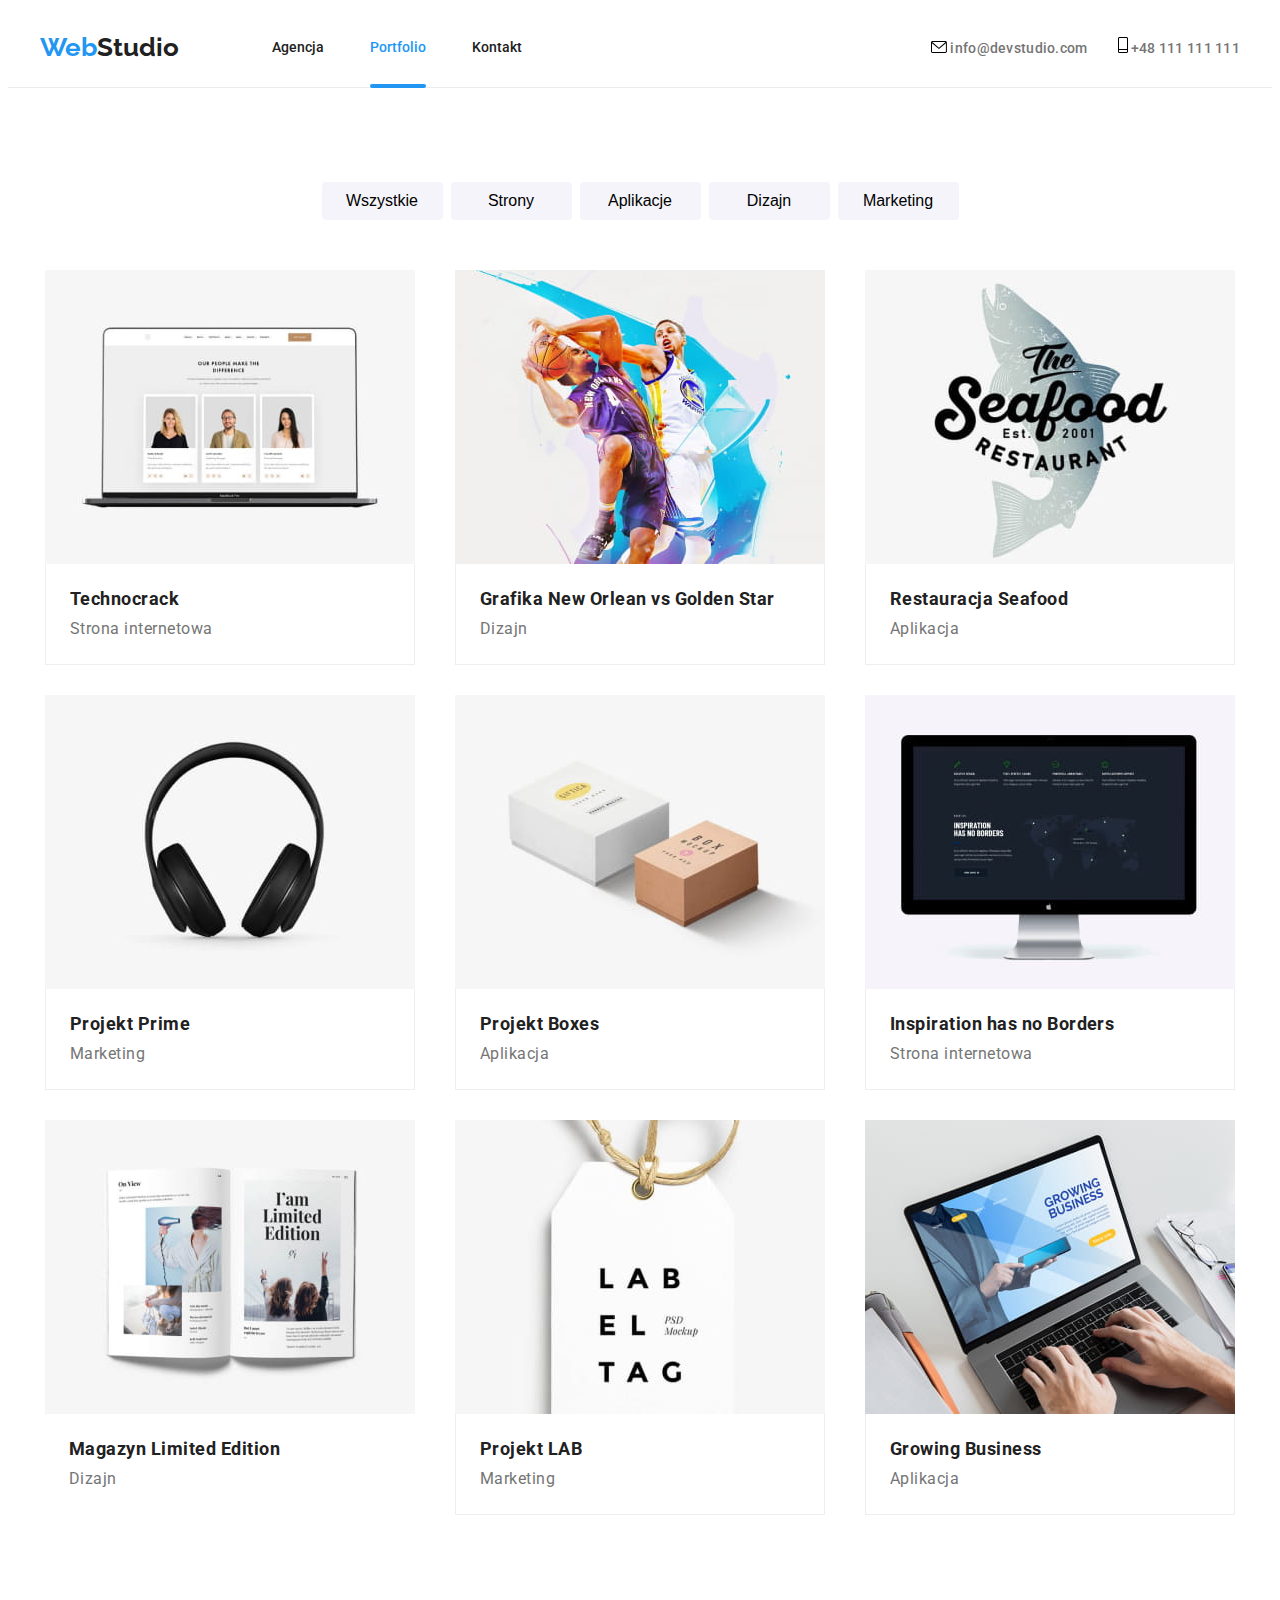
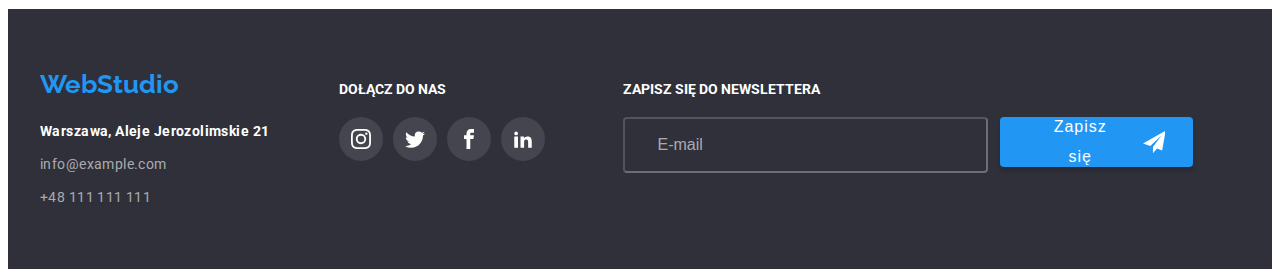
==== commit c6f0fd73: "portfolio SCSS BEM/Sass" ====
--- a/portfolio.html
+++ b/portfolio.html
@@ -73,20 +73,20 @@
   <!--Portfolio navigation menu-->
   <section>
     <div class="container">
-        <ul class="portfolio-menu portfolio-menu--box">
-            <li>
-                <button class="portfolio-menu__button" type="button">Wszystkie</button>
+        <ul class="portfolio-nav portfolio-nav__box">
+            <li>
+                <button class="portfolio-nav__button" type="button">Wszystkie</button>
             </li>
             <li>
-                <button class="portfolio-menu__button" type="button">Strony</button>
+                <button class="portfolio-nav__button" type="button">Strony</button>
             </li>
             <li>
-               <button class="portfolio-menu__button" type="button">Aplikacje</button>
+               <button class="portfolio-nav__button" type="button">Aplikacje</button>
             </li>
             <li>
-                <button class="portfolio-menu__button" type="button">Dizajn</button></li>
-            <li>
-                <button class="portfolio-menu__button" type="button">Marketing</button>
+                <button class="portfolio-nav__button" type="button">Dizajn</button></li>
+            <li>
+                <button class="portfolio-nav__button" type="button">Marketing</button>
             </li>
         </ul>
     </div>
@@ -95,36 +95,36 @@
 
         <!--portfolio section-->
     <div class="container">
-        <section class="portfolio-section portfolio-grid portfolio-box">
-            <ul class="portfolio-list">
-                <li>
-                    <figure class="portfolio-figure">
-                        <div class="img-box">
+        <section class="portfolio portfolio__grid portfolio__box">
+            <ul class="portfolio__list">
+                <li>
+                    <figure class="portfolio__figure">
+                        <div class="portfolio__img-box">
                             <img src="./images/imgtechnocrack.jpg" alt="Technocrack" width="370" height="294" />
-                            <div class="portfolio-overlay">
-                                <p>
-                                    Technocrack jest popularną platformą wykorzystywaną do
-                                    rozpowszechniania koronawirusa. Firmy wykorzystują tę
-                                    platformę do celów szpiegowskich i ataków na
-                                    niezabezpieczone serwery konkurencji
-                                </p>
-                            </div>
-                        </div>
-                            <figcaption>
-                                <h3>Technocrack</h3>
-                                <p>Strona internetowa</p>
+                            <div class="portfolio__overlay">
+                              <p class="portfolio__pull-out-box">
+                                    Technocrack jest popularną platformą wykorzystywaną do
+                                    rozpowszechniania koronawirusa. Firmy wykorzystują tę
+                                    platformę do celów szpiegowskich i ataków na
+                                    niezabezpieczone serwery konkurencji
+                                </p>
+                            </div>
+                        </div>
+                            <figcaption class="portfolio__figcaption-box">
+                                <h3 class="portfolio__title">Technocrack</h3>
+                                <p class="portfolio__dscr">Strona internetowa</p>
                             </figcaption>
                     </figure>
                 </li>
             </ul>
 
-            <ul class="portfolio-list">
-                <li>
-                    <figure class="portfolio-figure">
-                        <div class="img-box">
+            <ul class="portfolio__list">
+                <li>
+                    <figure class="portfolio__figure">
+                      <div class="portfolio__img-box">
                             <img src="./images/imgneworlean.jpg" alt="Grafika New Orlean vs Golden Star" width="370" height="294" />
-                            <div class="portfolio-overlay">
-                                <p>
+                            <div class="portfolio__overlay">
+                              <p class="portfolio__pull-out-box">
                                     Technocrack jest popularną platformą wykorzystywaną do
                                     rozpowszechniania koronawirusa. Firmy wykorzystują tę
                                     platformę do celów szpiegowskich i ataków na
@@ -132,43 +132,43 @@
                                 </p>
                             </div>
                         </div> 
-                        <figcaption>   
-                            <h3>Grafika New Orlean vs Golden Star</h3>
-                            <p>Dizajn</p>
-                        </figcaption>
-                    </figure>
-                </li>
-            </ul>
-
-            <ul class="portfolio-list">
-                <li>
-                    <figure class="portfolio-figure">
-                        <div class="img-box">
+                        <figcaption class="portfolio__figcaption-box">
+                            <h3 class="portfolio__title">Grafika New Orlean vs Golden Star</h3>
+                            <p class="portfolio__dscr">Dizajn</p>
+                        </figcaption>
+                    </figure>
+                </li>
+            </ul>
+
+            <ul class="portfolio__list">
+                <li>
+                    <figure class="portfolio__figure">
+                      <div class="portfolio__img-box">
                             <img src="./images/imgseafood.jpg" alt="Restaurant Sea Food" width="370" height="294" />
-                            <div class="portfolio-overlay">
-                                <p>
-                                    Technocrack jest popularną platformą wykorzystywaną do
-                                    rozpowszechniania koronawirusa. Firmy wykorzystują tę
-                                    platformę do celów szpiegowskich i ataków na
-                                    niezabezpieczone serwery konkurencji
-                                </p>
-                            </div>
-                        </div>
-                        <figcaption>
-                            <h3>Restauracja Seafood</h3>
-                            <p>Aplikacja</p>
-                        </figcaption>
-                    </figure>
-                </li>
-            </ul>
-
-            <ul class="portfolio-list">
-                <li>
-                    <figure class="portfolio-figure">
-                        <div class="img-box">
+                            <div class="portfolio__overlay">
+                              <p class="portfolio__pull-out-box">
+                                    Technocrack jest popularną platformą wykorzystywaną do
+                                    rozpowszechniania koronawirusa. Firmy wykorzystują tę
+                                    platformę do celów szpiegowskich i ataków na
+                                    niezabezpieczone serwery konkurencji
+                                </p>
+                            </div>
+                        </div>
+                        <figcaption class="portfolio__figcaption-box">
+                            <h3 class="portfolio__title">Restauracja Seafood</h3>
+                            <p class="portfolio__dscr">Aplikacja</p>
+                        </figcaption>
+                    </figure>
+                </li>
+            </ul>
+
+            <ul class="portfolio__list">
+                <li>
+                    <figure class="portfolio__figure">
+                      <div class="portfolio__img-box">
                             <img src="./images/imgmarketing.jpg" alt="Project Prime" width="370" height="294" />
-                                <div class="portfolio-overlay">
-                                    <p>
+                                <div class="portfolio__overlay">
+                                  <p class="portfolio__pull-out-box">
                                     Technocrack jest popularną platformą wykorzystywaną do
                                     rozpowszechniania koronawirusa. Firmy wykorzystują tę
                                     platformę do celów szpiegowskich i ataków na
@@ -176,119 +176,119 @@
                                     </p>
                                 </div>
                         </div>
+                        <figcaption class="portfolio__figcaption-box">
+                            <h3 class="portfolio__title">Projekt Prime</h3>
+                            <p class="portfolio__dscr">Marketing</p>
+                        </figcaption>
+                    </figure>
+                </li>
+            </ul>
+
+            <ul class="portfolio__list">
+                <li>
+                    <figure class="portfolio__figure">
+                      <div class="portfolio__img-box">
+                            <img src="./images/imgprojectbox.jpg" alt="Project Boxes" width="370" height="294" />
+                            <div class="portfolio__overlay">
+                              <p class="portfolio__pull-out-box">
+                                    Technocrack jest popularną platformą wykorzystywaną do
+                                    rozpowszechniania koronawirusa. Firmy wykorzystują tę
+                                    platformę do celów szpiegowskich i ataków na
+                                    niezabezpieczone serwery konkurencji
+                                </p>
+                            </div>
+                        </div>
+                        <figcaption class="portfolio__figcaption-box">
+                            <h3 class="portfolio__title">Projekt Boxes</h3>
+                            <p class="portfolio__dscr">Aplikacja</p>
+                        </figcaption>
+                    </figure>
+                </li>
+            </ul>
+
+            <ul class="portfolio__list">
+                <li>
+                    <figure class="portfolio__figure">
+                      <div class="portfolio__img-box">
+                            <img src="./images/imginspiration.jpg" alt="Inspiration has no Borders" width="370" height="294" />
+                            <div class="portfolio__overlay">
+                              <p class="portfolio__pull-out-box">
+                                    Technocrack jest popularną platformą wykorzystywaną do
+                                    rozpowszechniania koronawirusa. Firmy wykorzystują tę
+                                    platformę do celów szpiegowskich i ataków na
+                                    niezabezpieczone serwery konkurencji
+                                </p>
+                            </div>
+                        </div>
+                        <figcaption class="portfolio__figcaption-box">
+                            <h3 class="portfolio__title">Inspiration has no Borders</h3>
+                            <p class="portfolio__dscr">Strona internetowa</p>
+                        </figcaption>
+                    </figure>
+                </li>
+            </ul>
+
+            <ul class="portfolio__list">
+                <li>
+                    <figure class="portfolio__figure">
+                      <div class="portfolio__img-box">
+                            <img src="./images/imgmagazyn.jpg" alt="Magazyn Limited Edition" width="370" height="294" />
+                            <div class="portfolio__overlay">
+                              <p class="portfolio__pull-out-box">
+                                    Technocrack jest popularną platformą wykorzystywaną do
+                                    rozpowszechniania koronawirusa. Firmy wykorzystują tę
+                                    platformę do celów szpiegowskich i ataków na
+                                    niezabezpieczone serwery konkurencji
+                                </p>
+                            </div>
+                        </div>
                         <figcaption>
-                            <h3>Projekt Prime</h3>
-                            <p>Marketing</p>
-                        </figcaption>
-                    </figure>
-                </li>
-            </ul>
-
-            <ul class="portfolio-list">
-                <li>
-                    <figure class="portfolio-figure">
-                        <div class="img-box">
-                            <img src="./images/imgprojectbox.jpg" alt="Project Boxes" width="370" height="294" />
-                            <div class="portfolio-overlay">
-                                <p>
-                                    Technocrack jest popularną platformą wykorzystywaną do
-                                    rozpowszechniania koronawirusa. Firmy wykorzystują tę
-                                    platformę do celów szpiegowskich i ataków na
-                                    niezabezpieczone serwery konkurencji
-                                </p>
-                            </div>
-                        </div>
-                        <figcaption>
-                            <h3>Projekt Boxes</h3>
-                            <p>Aplikacja</p>
-                        </figcaption>
-                    </figure>
-                </li>
-            </ul>
-
-            <ul class="portfolio-list">
-                <li>
-                    <figure class="portfolio-figure">
-                        <div class="img-box">
-                            <img src="./images/imginspiration.jpg" alt="Inspiration has no Borders" width="370" height="294" />
-                            <div class="portfolio-overlay">
-                                <p>
-                                    Technocrack jest popularną platformą wykorzystywaną do
-                                    rozpowszechniania koronawirusa. Firmy wykorzystują tę
-                                    platformę do celów szpiegowskich i ataków na
-                                    niezabezpieczone serwery konkurencji
-                                </p>
-                            </div>
-                        </div>
-                        <figcaption>
-                            <h3>Inspiration has no Borders</h3>
-                            <p>Strona internetowa</p>
-                        </figcaption>
-                    </figure>
-                </li>
-            </ul>
-
-            <ul class="portfolio-list">
-                <li>
-                    <figure class="portfolio-figure">
-                        <div class="img-box">
-                            <img src="./images/imgmagazyn.jpg" alt="Magazyn Limited Edition" width="370" height="294" />
-                            <div class="portfolio-overlay">
-                                <p>
-                                    Technocrack jest popularną platformą wykorzystywaną do
-                                    rozpowszechniania koronawirusa. Firmy wykorzystują tę
-                                    platformę do celów szpiegowskich i ataków na
-                                    niezabezpieczone serwery konkurencji
-                                </p>
-                            </div>
-                        </div>
-                        <figcaption>
-                            <h3>Magazyn Limited Edition</h3>
-                            <p>Dizajn</p>
-                        </figcaption>
-                    </figure>
-                </li>
-            </ul>
-
-            <ul class="portfolio-list">
-                <li>
-                    <figure class="portfolio-figure">
-                        <div class="img-box">
+                            <h3 class="portfolio__title">Magazyn Limited Edition</h3>
+                            <p class="portfolio__dscr">Dizajn</p>
+                        </figcaption>
+                    </figure>
+                </li>
+            </ul>
+
+            <ul class="portfolio__list">
+                <li>
+                    <figure class="portfolio__figure">
+                      <div class="portfolio__img-box">
                             <img src="./images/imgprojektlab.jpg" alt="Projekt LAB" width="370" height="294" />
-                            <div class="portfolio-overlay">
-                                <p>
-                                    Technocrack jest popularną platformą wykorzystywaną do
-                                    rozpowszechniania koronawirusa. Firmy wykorzystują tę
-                                    platformę do celów szpiegowskich i ataków na
-                                    niezabezpieczone serwery konkurencji
-                                </p>
-                            </div>
-                        </div>
-                        <figcaption>
-                            <h3>Projekt LAB</h3>
-                            <p>Marketing</p>
-                        </figcaption>
-                    </figure>
-                </li>
-            </ul>
-
-            <ul class="portfolio-list">
-                <li>
-                    <figure class="portfolio-figure">
-                        <div class="img-box">
+                            <div class="portfolio__overlay">
+                              <p class="portfolio__pull-out-box">
+                                    Technocrack jest popularną platformą wykorzystywaną do
+                                    rozpowszechniania koronawirusa. Firmy wykorzystują tę
+                                    platformę do celów szpiegowskich i ataków na
+                                    niezabezpieczone serwery konkurencji
+                                </p>
+                            </div>
+                        </div>
+                        <figcaption class="portfolio__figcaption-box">
+                            <h3 class="portfolio__title">Projekt LAB</h3>
+                            <p class="portfolio__dscr">Marketing</p>
+                        </figcaption>
+                    </figure>
+                </li>
+            </ul>
+
+            <ul class="portfolio__list">
+                <li>
+                    <figure class="portfolio__figure">
+                      <div class="portfolio__img-box">
                         <img src="./images/imggrowingbusiness.jpg" alt="Growing Business" width="370" height="294" />
-                            <div class="portfolio-overlay">
-                                <p>
-                                    Technocrack jest popularną platformą wykorzystywaną do
-                                    rozpowszechniania koronawirusa. Firmy wykorzystują tę
-                                    platformę do celów szpiegowskich i ataków na
-                                    niezabezpieczone serwery konkurencji
-                                </p>
-                            </div>
-                        </div>
-                        <figcaption>
-                            <h3>Growing Business</h3>
-                            <p>Aplikacja</p>
+                            <div class="portfolio__overlay">
+                                <p class="portfolio__pull-out-box">
+                                    Technocrack jest popularną platformą wykorzystywaną do
+                                    rozpowszechniania koronawirusa. Firmy wykorzystują tę
+                                    platformę do celów szpiegowskich i ataków na
+                                    niezabezpieczone serwery konkurencji
+                                </p>
+                            </div>
+                        </div>
+                        <figcaption class="portfolio__figcaption-box">
+                            <h3 class="portfolio__title">Growing Business</h3>
+                            <p class="portfolio__dscr">Aplikacja</p>
                         </figcaption>
                     </figure>
                 </li>
--- a/css/main.min.css
+++ b/css/main.min.css
@@ -1 +1 @@
-.header{padding:24px 0px 25px;border-bottom:1px solid #ececec}.header__wrapper{display:-webkit-box;display:-ms-flexbox;display:flex;-webkit-box-pack:justify;-ms-flex-pack:justify;justify-content:space-between;-webkit-box-align:center;-ms-flex-align:center;align-items:center}.header__nav{display:-webkit-box;display:-ms-flexbox;display:flex;-webkit-box-align:center;-ms-flex-align:center;align-items:center;gap:93px}.header__nav-list{display:-webkit-box;display:-ms-flexbox;display:flex;gap:46px}.header__nav-item{position:relative;display:block;font-weight:500;font-size:14px;color:#212121;text-decoration:none;cursor:pointer;-webkit-transition:color 250ms cubic-bezier(0.4, 0, 0.2, 1);transition:color 250ms cubic-bezier(0.4, 0, 0.2, 1)}.header__nav-item:hover,.header__nav-item:focus{color:#2196f3}.header__nav-item:is(:hover,:focus)::after{content:"";position:absolute;top:45px;left:0;width:100%;height:4px;border-radius:2px;background-color:#2196f3;pointer-events:none}.header__nav-item--active{color:#2196f3}.header__nav-item--active::after{content:"";position:absolute;top:45px;left:0;width:100%;height:4px;border-radius:2px;background-color:#2196f3;pointer-events:none}.header__nav-contact{display:-webkit-box;display:-ms-flexbox;display:flex;-webkit-box-align:center;-ms-flex-align:center;align-items:center;list-style:none}.header__nav-link{font-weight:500;font-size:14px;line-height:16px;letter-spacing:.02em;margin-left:30px;color:#757575;-webkit-transition:250ms cubic-bezier(0.4, 0, 0.2, 1);transition:250ms cubic-bezier(0.4, 0, 0.2, 1)}.header__nav-link:hover,.header__nav-link:focus{color:#2196f3;fill:currentColor}.header__nav-link__nav-icon{vertical-align:middle;margin-right:10px;fill:currentColor}.logo{font-family:"Raleway";font-style:normal;font-weight:700;font-size:26px;text-decoration:none;color:#2196f3}.logo__studio{color:#212121}.logo__studio--white{color:#fff}.slider{background:#2f303a;background-image:-webkit-gradient(linear, left top, left bottom, from(rgba(47, 48, 58, 0.4)), to(rgba(47, 48, 58, 0.4))),url("../images/bgbanner.jpg");background-image:linear-gradient(rgba(47, 48, 58, 0.4), rgba(47, 48, 58, 0.4)),url("../images/bgbanner.jpg");background-position:center;background-repeat:no-repeat}.slider__wrapper{display:-webkit-box;display:-ms-flexbox;display:flex;-webkit-box-orient:vertical;-webkit-box-direction:normal;-ms-flex-direction:column;flex-direction:column;-webkit-box-pack:center;-ms-flex-pack:center;justify-content:center;-webkit-box-align:center;-ms-flex-align:center;align-items:center}.slider__title{font-weight:900;font-size:44px;line-height:60px;color:#fff;text-align:center;margin:106px 252px 30px;letter-spacing:.06em}.slider__button{padding:10px 42px 10px 41px;margin-bottom:106px;font-weight:700;font-size:16px;line-height:1.875;letter-spacing:.06em;cursor:pointer;border-radius:4px;border:none;color:#fff;background-color:#2196f3;-webkit-box-shadow:0px 4px 4px rgba(0,0,0,.15);box-shadow:0px 4px 4px rgba(0,0,0,.15);-webkit-transition-property:color,background-color,-webkit-transform;transition-property:color,background-color,-webkit-transform;transition-property:transform,color,background-color;transition-property:transform,color,background-color,-webkit-transform;-webkit-transition:250ms cubic-bezier(0.4, 0, 0.2, 1);transition:250ms cubic-bezier(0.4, 0, 0.2, 1)}.slider__button:hover{-webkit-transform:scale(1.1);transform:scale(1.1);color:#2196f3 !important;background-color:#fff !important}.articles{display:-webkit-box;display:-ms-flexbox;display:flex;gap:30px}.articles h3{font-weight:700;font-size:14px;color:#212121;text-transform:uppercase;padding-bottom:10px}.articles p{font-size:14px;color:#757575;letter-spacing:.03em;line-height:24px}.articles___icon-bg{background:#f5f4fa;border-radius:4px;width:270px;height:120px;margin-bottom:30px;display:-webkit-box;display:-ms-flexbox;display:flex;-webkit-box-pack:center;-ms-flex-pack:center;justify-content:center}.articles__icon{margin-top:25px;margin-bottom:25px}.what-we-do{margin-top:-94px}.what-we-do__list{list-style:none;display:-webkit-box;display:-ms-flexbox;display:flex;gap:30px}.what-we-do-list img{display:block}.what-we-do h2{font-weight:700;font-size:36px;text-align:center;margin-bottom:50px;color:#212121}.what-we-do__bg-description{width:370px;height:70px;background-color:rgba(47,48,58,.8);position:relative;bottom:70px;margin-bottom:-70px}.what-we-do__bg-description p{font-weight:700;font-style:bold;font-size:14px;text-align:center;padding:27px;color:#fff;text-transform:uppercase;letter-spacing:.03em}.our-team{font-style:normal}.our-team__bg{background:#f5f4fa}.our-team h2{font-weight:700;font-size:36px;text-align:center;margin-bottom:50px;color:#212121}.our-team__figure{background:#fff;margin-left:0px;margin-right:30px;gap:50px;-webkit-box-shadow:0px 1px 3px rgba(0,0,0,.12),0px 1px 1px rgba(0,0,0,.14),0px 2px 1px rgba(0,0,0,.2);box-shadow:0px 1px 3px rgba(0,0,0,.12),0px 1px 1px rgba(0,0,0,.14),0px 2px 1px rgba(0,0,0,.2);border-radius:0px 0px 4px 4px}.our-team__list{list-style:none;font-size:16px;display:-webkit-box;display:-ms-flexbox;display:flex;gap:30}.our-team__list h3{font-weight:500;font-size:16px;text-align:center;color:#212121;padding-top:30px}.our-team__list p{font-weight:400;font-size:16px;text-align:center;color:#757575;padding-top:10px;padding-bottom:30px}.our-team__social-box{display:-webkit-box;display:-ms-flexbox;display:flex;gap:10px;-webkit-box-pack:center;-ms-flex-pack:center;justify-content:center;padding-bottom:30px}.our-team__social-icon-svg{display:-webkit-box;display:-ms-flexbox;display:flex;fill:#afb1b8;padding:12px}.our-team__social-icon-svg:hover,.our-team__social-icon-svg:focus{background-color:#2196f3;fill:#fff;border-radius:50%;width:44px;height:44px}.our_team__icon-svg-bg{background-color:#fff;-webkit-transition:fill 250ms cubic-bezier(0.4, 0, 0.2, 1);transition:fill 250ms cubic-bezier(0.4, 0, 0.2, 1)}.our-customers{font-style:normal}.our-customers h2{font-weight:700;font-size:36px;text-align:center}.our-customers__bg{width:170px;height:92px;border:1px solid #afb1b8;border-radius:4px;margin-top:50px;-webkit-transition:border-color 250ms cubic-bezier(0.4, 0, 0.2, 1);transition:border-color 250ms cubic-bezier(0.4, 0, 0.2, 1)}.our-customers__bg:hover,.our-customers__bg:focus{border-color:#2196f3;cursor:pointer}.our-customers__bg:hover svg,.our-customers__bg:focus svg{fill:#2196f3}.our-customers__list{list-style:none;display:-webkit-box;display:-ms-flexbox;display:flex;gap:30px}.our-customers__icon{display:-webkit-box;display:-ms-flexbox;display:flex;margin:16px 32px 16px 32px;fill:#afb1b8;-webkit-transition:fill 250ms cubic-bezier(0.4, 0, 0.2, 1);transition:fill 250ms cubic-bezier(0.4, 0, 0.2, 1)}.portfolio-menu{list-style:none;display:-webkit-box;display:-ms-flexbox;display:flex;size:100%;gap:8px}.portfolio-menu a{text-decoration:none}.portfolio-menu--box{margin-top:94px;-webkit-box-pack:center;-ms-flex-pack:center;justify-content:center}.portfolio-menu__button{font-size:16px;font-weight:500;line-height:26px;cursor:pointer;border-radius:4px;border:none;background:#f5f4fa;-webkit-box-shadow:none;box-shadow:none;-webkit-transition-duration:.4s;transition-duration:.4s;width:121px;height:38px;-webkit-transform:color 250ms cubic-bezier(0.4, 0, 0.2, 1);transform:color 250ms cubic-bezier(0.4, 0, 0.2, 1)}.portfolio-menu__button:hover,.portfolio-menu__button:focus{color:#fff;background-color:#2196f3;-webkit-box-shadow:0px 3px 1px rgba(0,0,0,.1),0px 1px 2px rgba(0,0,0,.08),0px 2px 2px rgba(0,0,0,.12);box-shadow:0px 3px 1px rgba(0,0,0,.1),0px 1px 2px rgba(0,0,0,.08),0px 2px 2px rgba(0,0,0,.12)}.portfolio-section{display:-webkit-box;display:-ms-flexbox;display:flex}.portfolio-grid{-ms-flex-wrap:wrap;flex-wrap:wrap;gap:30px}.portfolio-box{margin-top:50px;margin-bottom:94px}.portfolio-list{font-family:"Roboto";font-style:normal;line-height:30px;letter-spacing:.03em;list-style:none;width:calc((100% - 60px)/3)}.portfolio-list:hover{-webkit-box-shadow:0px 1px 1px rgba(0,0,0,.12),0px 4px 4px rgba(0,0,0,.06),1px 4px 6px rgba(0,0,0,.16);box-shadow:0px 1px 1px rgba(0,0,0,.12),0px 4px 4px rgba(0,0,0,.06),1px 4px 6px rgba(0,0,0,.16);-webkit-transition:-webkit-box-shadow 250ms cubic-bezier(0.4, 0, 0.2, 1);transition:-webkit-box-shadow 250ms cubic-bezier(0.4, 0, 0.2, 1);transition:box-shadow 250ms cubic-bezier(0.4, 0, 0.2, 1);transition:box-shadow 250ms cubic-bezier(0.4, 0, 0.2, 1), -webkit-box-shadow 250ms cubic-bezier(0.4, 0, 0.2, 1)}.portfolio-figure{width:370px;background-color:#fff;margin:0 auto;cursor:pointer;position:relative;overflow:hidden}.portfolio figcaption{border-right:1px solid #eee;border-left:1px solid #eee;border-bottom:1px solid #eee}.img-box{position:relative;overflow:hidden}.portfolio-list h3{font-weight:700;font-size:18px;margin-left:24px;color:#212121;padding-top:20px}.portfolio-list p{font-size:16px;margin-left:24px;color:#757575;padding-top:4px;padding-bottom:20px}.portfolio-overlay{position:absolute;top:0px;bottom:0px;background-color:rgba(33,150,243,.9);-webkit-transform:translateY(100%);transform:translateY(100%);-webkit-transition:250ms cubic-bezier(0.4, 0, 0.2, 1);transition:250ms cubic-bezier(0.4, 0, 0.2, 1)}.portfolio-overlay p{font-style:normal;height:294px;width:370px;font-size:18px;line-height:1.56;letter-spacing:.03em;color:#fff;margin-left:0px;padding:49px 45px 49px 24px;line-height:1.56}.portfolio-figure:hover .portfolio-overlay{-webkit-transform:translateY(0);transform:translateY(0)}.footer>.container{display:-webkit-box;display:-ms-flexbox;display:flex}.footer{padding:60px 0}.footer a{text-decoration:none;display:-webkit-box;display:-ms-flexbox;display:flex;padding:0px}.footer__bg{background:#2f303a}.footer__adress{font-style:normal;font-size:14px;line-height:24px;letter-spacing:.03em;text-decoration:none;padding-top:20px}.footer__location{font-weight:bold;color:#fff;-webkit-transition:color 250ms cubic-bezier(0.4, 0, 0.2, 1);transition:color 250ms cubic-bezier(0.4, 0, 0.2, 1)}.footer__location:hover,.footer__location:focus{color:#2196f3}.footer__contact{margin-top:9px;color:rgba(255,255,255,.6);-webkit-transition:color 250ms cubic-bezier(0.4, 0, 0.2, 1);transition:color 250ms cubic-bezier(0.4, 0, 0.2, 1);text-decoration:none}.footer__contact:hover,.footer__contact:focus{color:#2196f3}.footer__joinus-box{width:206px;height:80px;padding-top:12px;margin-left:70px}.footer__joinus-heading{margin-bottom:20px;text-transform:uppercase;font-weight:700;font-size:14px;color:#fff}.footer__social-icons{display:-webkit-box;display:-ms-flexbox;display:flex;gap:10px}.footer__social-icon-svg{fill:#fff;margin:12px}.footer__social-icon-bg{border-radius:50%;background-color:rgba(255,255,255,.1);width:44px;height:44px;-webkit-transition:background-color 250ms cubic-bezier(0.4, 0, 0.2, 1);transition:background-color 250ms cubic-bezier(0.4, 0, 0.2, 1)}.footer__social-icon-bg:hover,.footer__social-icon-bg:focus{border-radius:50%;background-color:#2196f3;width:44px;height:44px;gap:10px;cursor:pointer}.footer__newsletter{width:570px;height:86px;margin-left:78px;margin-top:12px}.footer__sub-box{display:-webkit-box;display:-ms-flexbox;display:flex}.footer__newsletter h3{text-transform:uppercase;font-weight:700;font-style:bold;font-size:14px;line-height:16px;color:#fff;margin-bottom:20px}.footer__form-sub{width:358px;height:50px;background-color:rgba(0,0,0,0);border-radius:4px;border-color:rgba(255,255,255,.3);color:rgba(255,255,255,.6);padding-left:16px}.footer__form-sub::-webkit-input-placeholder{font-size:16px;color:rgba(255,255,255,.6);padding-left:16px}.footer__form-sub::-moz-placeholder{font-size:16px;color:rgba(255,255,255,.6);padding-left:16px}.footer__form-sub:-ms-input-placeholder{font-size:16px;color:rgba(255,255,255,.6);padding-left:16px}.footer__form-sub::-ms-input-placeholder{font-size:16px;color:rgba(255,255,255,.6);padding-left:16px}.footer__form-sub::placeholder{font-size:16px;color:rgba(255,255,255,.6);padding-left:16px}.footer__button-subscribe{display:-webkit-box;display:-ms-flexbox;display:flex;-webkit-box-align:center;-ms-flex-align:center;align-items:center;-webkit-box-pack:center;-ms-flex-pack:center;justify-content:center;height:50px;border:none;border-radius:4px;background-color:#2196f3;margin-left:12px;-webkit-box-shadow:0px 4px 4px rgba(0,0,0,.15);box-shadow:0px 4px 4px rgba(0,0,0,.15);padding:0px 28px 0px 42px;gap:24px;-webkit-transition:background-color 250ms cubic-bezier(0.4, 0, 0.2, 1);transition:background-color 250ms cubic-bezier(0.4, 0, 0.2, 1)}.footer__button-subscribe:hover,.footer__button-subscribe:focus{background-color:rgba(255,255,255,.1);cursor:pointer}.footer__sub-button-text{font-size:16px;line-height:1.875;letter-spacing:.06em;color:#fff}.footer__icon-send-sub{fill:#fff}.is-hidden{visibility:hidden;opacity:0;pointer-events:none;-webkit-transition:opacity 500ms ease,visibility 500ms ease;transition:opacity 500ms ease,visibility 500ms ease}.modal-backdrop{position:fixed;display:-webkit-box;display:-ms-flexbox;display:flex;-webkit-box-pack:center;-ms-flex-pack:center;justify-content:center;-webkit-box-align:center;-ms-flex-align:center;align-items:center;background-color:rgba(0,0,0,.2);inset:0}.modal-box{position:relative;width:528px;border-radius:4px;background-color:#fff;-webkit-transition:-webkit-transform .6s;transition:-webkit-transform .6s;transition:transform .6s;transition:transform .6s, -webkit-transform .6s;-webkit-transition-timing-function:ease;transition-timing-function:ease;padding:40px;text-align:center}.modal-close-btn{position:absolute;right:8px;top:8px;width:30px;height:30px;border:1px solid rgba(0,0,0,.1);background-color:inherit;border-radius:50%;background-color:#fff;cursor:pointer}.modal-close-btn-x{display:block}.modal-backdrop.is-hidden .modal-box{-webkit-transform:scale(0);transform:scale(0)}.form{font-family:Roboto}.title-form{font-style:bold;font-size:20px;line-height:23px;color:#212121;text-align:center;margin-bottom:30px}.field-name-form{display:block;font-style:regular;font-size:12px;line-height:14px;color:#757575;margin-bottom:4px;text-align:start}.form-field{width:448px;height:40px;margin-bottom:10px;border:solid 1px;border-radius:4px;border-color:rgba(33,33,33,.2);padding-left:40px}.form-field:focus{border-color:#2196f3 !important;outline:none}.form-field:focus+svg{fill:#2196f3;-webkit-transition:border-color 250ms cubic-bezier(0.4, 0, 0.2, 1);transition:border-color 250ms cubic-bezier(0.4, 0, 0.2, 1)}.form-field-comment{width:448px;height:120px;margin-bottom:20px;border:solid 1px;border-radius:4px;border-color:rgba(33,33,33,.2);-webkit-transition:border-color 250ms cubic-bezier(0.4, 0, 0.2, 1);transition:border-color 250ms cubic-bezier(0.4, 0, 0.2, 1)}textarea{width:416px;height:96px;font-size:12px;color:rgba(117,117,117,.5);letter-spacing:.01em;padding:16px 12px 16px 12px}.form-field-comment:hover,.form-field-comment:focus{border-color:#2196f3}.icon-form{position:absolute;left:55px;margin-top:20px;-webkit-transform:translateY(-50%);transform:translateY(-50%);fill:#212121;-webkit-transition:250ms cubic-bezier(0.4, 0, 0.2, 1);transition:250ms cubic-bezier(0.4, 0, 0.2, 1)}.privacy-box{display:-webkit-box;display:-ms-flexbox;display:flex;gap:7px;margin-bottom:30px;text-align:center;-webkit-box-align:center;-ms-flex-align:center;align-items:center;cursor:pointer;margin-left:14px}.checkbox-wrapper{position:relative;width:16px}.checkbox-hidden{display:none}.checkbox-not-checked{position:absolute;-webkit-transform:translate(0%, -50%);transform:translate(0%, -50%);top:0;left:0;opacity:1}.checkbox-checked{position:absolute;-webkit-transform:translate(0%, -50%);transform:translate(0%, -50%);top:0;left:0;opacity:0;z-index:1}.checkbox-hidden:checked~.checkbox-checked{opacity:1}.checkbox-hidden:checked+.checkbox-not-checked{opacity:0}.text-privacy-form{font-style:regular;font-size:14px;line-height:24px;color:#757575}.text-privacy-form a{color:#2196f3}.button-submit{width:200px;height:50px;background-color:#2196f3;color:#fff;border:none;border-radius:4px;letter-spacing:.06em;cursor:pointer;-webkit-box-shadow:0px 4px 4px rgba(0,0,0,.15);box-shadow:0px 4px 4px rgba(0,0,0,.15);-webkit-transition:250ms cubic-bezier(0.4, 0, 0.2, 1);transition:250ms cubic-bezier(0.4, 0, 0.2, 1)}.button-submit:hover,.button-submit:focus{-webkit-transform:scale(1.1);transform:scale(1.1)}body{font-family:"Roboto"}h1,h2,h3,h4,ul,p{margin:0;padding:0}ul{list-style:none}.container{width:1200px;padding:0 15px;margin:0 auto}.section{padding:94px 0}img{vertical-align:middle}a{text-decoration:none}/*# sourceMappingURL=main.min.css.map */+body{font-family:"Roboto"}body h1,body h2,body h3,body h4,body ul,body p{margin:0;padding:0}body ul{list-style:none}body img{vertical-align:middle}body a{text-decoration:none}.container{width:1200px;padding:0 15px;margin:0 auto}.section{padding:94px 0}.header{padding:24px 0px 25px;border-bottom:1px solid #ececec}.header__wrapper{display:-webkit-box;display:-ms-flexbox;display:flex;-webkit-box-pack:justify;-ms-flex-pack:justify;justify-content:space-between;-webkit-box-align:center;-ms-flex-align:center;align-items:center}.header__nav{display:-webkit-box;display:-ms-flexbox;display:flex;-webkit-box-align:center;-ms-flex-align:center;align-items:center;gap:93px}.header__nav-list{display:-webkit-box;display:-ms-flexbox;display:flex;gap:46px}.header__nav-item{position:relative;display:block;font-weight:500;font-size:14px;color:#212121;text-decoration:none;cursor:pointer;-webkit-transition:color 250ms cubic-bezier(0.4, 0, 0.2, 1);transition:color 250ms cubic-bezier(0.4, 0, 0.2, 1)}.header__nav-item:hover,.header__nav-item:focus{color:#2196f3}.header__nav-item:is(:hover,:focus)::after{content:"";position:absolute;top:45px;left:0;width:100%;height:4px;border-radius:2px;background-color:#2196f3;pointer-events:none}.header__nav-item--active{color:#2196f3}.header__nav-item--active::after{content:"";position:absolute;top:45px;left:0;width:100%;height:4px;border-radius:2px;background-color:#2196f3;pointer-events:none}.header__nav-contact{display:-webkit-box;display:-ms-flexbox;display:flex;-webkit-box-align:center;-ms-flex-align:center;align-items:center;list-style:none}.header__nav-link{font-weight:500;font-size:14px;line-height:16px;letter-spacing:.02em;margin-left:30px;color:#757575;-webkit-transition:250ms cubic-bezier(0.4, 0, 0.2, 1);transition:250ms cubic-bezier(0.4, 0, 0.2, 1)}.header__nav-link:hover,.header__nav-link:focus{color:#2196f3;fill:currentColor}.header__nav-link__nav-icon{vertical-align:middle;margin-right:10px;fill:currentColor}.logo{font-family:"Raleway";font-style:normal;font-weight:700;font-size:26px;text-decoration:none;color:#2196f3}.logo__studio{color:#212121}.logo__studio--white{color:#fff}.slider{background:#2f303a;background-image:-webkit-gradient(linear, left top, left bottom, from(rgba(47, 48, 58, 0.4)), to(rgba(47, 48, 58, 0.4))),url("../images/bgbanner.jpg");background-image:linear-gradient(rgba(47, 48, 58, 0.4), rgba(47, 48, 58, 0.4)),url("../images/bgbanner.jpg");background-position:center;background-repeat:no-repeat}.slider__wrapper{display:-webkit-box;display:-ms-flexbox;display:flex;-webkit-box-orient:vertical;-webkit-box-direction:normal;-ms-flex-direction:column;flex-direction:column;-webkit-box-pack:center;-ms-flex-pack:center;justify-content:center;-webkit-box-align:center;-ms-flex-align:center;align-items:center}.slider__title{font-weight:900;font-size:44px;line-height:60px;color:#fff;text-align:center;margin:106px 252px 30px;letter-spacing:.06em}.slider__button{padding:10px 42px 10px 41px;margin-bottom:106px;font-weight:700;font-size:16px;line-height:1.875;letter-spacing:.06em;cursor:pointer;border-radius:4px;border:none;color:#fff;background-color:#2196f3;-webkit-box-shadow:0px 4px 4px rgba(0,0,0,.15);box-shadow:0px 4px 4px rgba(0,0,0,.15);-webkit-transition-property:color,background-color,-webkit-transform;transition-property:color,background-color,-webkit-transform;transition-property:transform,color,background-color;transition-property:transform,color,background-color,-webkit-transform;-webkit-transition:250ms cubic-bezier(0.4, 0, 0.2, 1);transition:250ms cubic-bezier(0.4, 0, 0.2, 1)}.slider__button:hover{-webkit-transform:scale(1.1);transform:scale(1.1);color:#2196f3 !important;background-color:#fff !important}.articles{display:-webkit-box;display:-ms-flexbox;display:flex;gap:30px}.articles__title{font-weight:700;font-size:14px;color:#212121;text-transform:uppercase;padding-bottom:10px}.articles__content{font-size:14px;color:#757575;letter-spacing:.03em;line-height:24px}.articles__icon-bg{background:#f5f4fa;border-radius:4px;width:270px;height:120px;margin-bottom:30px;display:-webkit-box;display:-ms-flexbox;display:flex;-webkit-box-pack:center;-ms-flex-pack:center;justify-content:center}.articles__icon{margin-top:25px;margin-bottom:25px}.what-we-do{margin-top:-94px}.what-we-do__list{list-style:none;display:-webkit-box;display:-ms-flexbox;display:flex;gap:30px}.what-we-do__img{display:block}.what-we-do__heading{font-weight:700;font-size:36px;text-align:center;margin-bottom:50px;color:#212121}.what-we-do__bg-description{width:370px;height:70px;background-color:rgba(47,48,58,.8);position:relative;bottom:70px;margin-bottom:-70px}.what-we-do__title{font-weight:700;font-style:bold;font-size:14px;text-align:center;padding:27px;color:#fff;text-transform:uppercase;letter-spacing:.03em}.our-team{font-style:normal}.our-team__bg{background:#f5f4fa}.our-team__heading{font-weight:700;font-size:36px;text-align:center;margin-bottom:50px;color:#212121}.our-team__figure{background:#fff;margin-left:0px;margin-right:30px;gap:50px;-webkit-box-shadow:0px 1px 3px rgba(0,0,0,.12),0px 1px 1px rgba(0,0,0,.14),0px 2px 1px rgba(0,0,0,.2);box-shadow:0px 1px 3px rgba(0,0,0,.12),0px 1px 1px rgba(0,0,0,.14),0px 2px 1px rgba(0,0,0,.2);border-radius:0px 0px 4px 4px}.our-team__list{list-style:none;font-size:16px;display:-webkit-box;display:-ms-flexbox;display:flex;gap:30}.our-team__name{font-weight:500;font-size:16px;text-align:center;color:#212121;padding-top:30px}.our-team__postion{font-weight:400;font-size:16px;text-align:center;color:#757575;padding-top:10px;padding-bottom:30px}.our-customers{font-style:normal}.our-customers__heading{font-weight:700;font-size:36px;text-align:center}.our-customers__list{list-style:none;display:-webkit-box;display:-ms-flexbox;display:flex;gap:30px}.our-customers__bg{width:170px;height:92px;border:1px solid #afb1b8;border-radius:4px;margin-top:50px;-webkit-transition:border-color 250ms cubic-bezier(0.4, 0, 0.2, 1);transition:border-color 250ms cubic-bezier(0.4, 0, 0.2, 1)}.our-customers__bg:hover,.our-customers__bg:focus{border-color:#2196f3;cursor:pointer}.our-customers__icon{display:-webkit-box;display:-ms-flexbox;display:flex;margin:16px 32px 16px 32px;fill:#afb1b8;-webkit-transition:fill 250ms cubic-bezier(0.4, 0, 0.2, 1);transition:fill 250ms cubic-bezier(0.4, 0, 0.2, 1)}.our-customers__icon:hover,.our-customers__icon:focus{fill:#2196f3}.portfolio-nav{list-style:none;display:-webkit-box;display:-ms-flexbox;display:flex;size:100%;gap:8px}.portfolio-nav__box{margin-top:94px;-webkit-box-pack:center;-ms-flex-pack:center;justify-content:center}.portfolio-nav__button{font-size:16px;font-weight:500;line-height:26px;cursor:pointer;border-radius:4px;border:none;background:#f5f4fa;-webkit-box-shadow:none;box-shadow:none;-webkit-transition-duration:.4s;transition-duration:.4s;width:121px;height:38px;-webkit-transform:color 250ms cubic-bezier(0.4, 0, 0.2, 1);transform:color 250ms cubic-bezier(0.4, 0, 0.2, 1);text-decoration:none}.portfolio-nav__button:hover,.portfolio-nav__button:focus{color:#fff;background-color:#2196f3;-webkit-box-shadow:0px 3px 1px rgba(0,0,0,.1),0px 1px 2px rgba(0,0,0,.08),0px 2px 2px rgba(0,0,0,.12);box-shadow:0px 3px 1px rgba(0,0,0,.1),0px 1px 2px rgba(0,0,0,.08),0px 2px 2px rgba(0,0,0,.12)}.portfolio{display:-webkit-box;display:-ms-flexbox;display:flex}.portfolio__grid{-ms-flex-wrap:wrap;flex-wrap:wrap;gap:30px}.portfolio__box{margin-top:50px;margin-bottom:94px}.portfolio__list{font-family:"Roboto";font-style:normal;line-height:30px;letter-spacing:.03em;list-style:none;width:calc((100% - 60px)/3)}.portfolio__list:hover{-webkit-box-shadow:0px 1px 1px rgba(0,0,0,.12),0px 4px 4px rgba(0,0,0,.06),1px 4px 6px rgba(0,0,0,.16);box-shadow:0px 1px 1px rgba(0,0,0,.12),0px 4px 4px rgba(0,0,0,.06),1px 4px 6px rgba(0,0,0,.16);-webkit-transition:-webkit-box-shadow 250ms cubic-bezier(0.4, 0, 0.2, 1);transition:-webkit-box-shadow 250ms cubic-bezier(0.4, 0, 0.2, 1);transition:box-shadow 250ms cubic-bezier(0.4, 0, 0.2, 1);transition:box-shadow 250ms cubic-bezier(0.4, 0, 0.2, 1), -webkit-box-shadow 250ms cubic-bezier(0.4, 0, 0.2, 1)}.portfolio__figure{width:370px;background-color:#fff;margin:0 auto;cursor:pointer;position:relative;overflow:hidden}.portfolio__img-box{position:relative;overflow:hidden}.portfolio__overlay{position:absolute;top:0px;bottom:0px;background-color:rgba(33,150,243,.9);-webkit-transform:translateY(100%);transform:translateY(100%);-webkit-transition:250ms cubic-bezier(0.4, 0, 0.2, 1);transition:250ms cubic-bezier(0.4, 0, 0.2, 1)}.portfolio__content{font-size:16px;margin-left:24px;color:#fff;padding-top:4px;padding-bottom:20px}.portfolio__figcaption-box{border-right:1px solid #eee;border-left:1px solid #eee;border-bottom:1px solid #eee}.portfolio__title{font-weight:700;font-size:18px;margin-left:24px;color:#212121;padding-top:20px}.portfolio__pull-out-box{font-style:normal;height:294px;width:370px;font-size:18px;line-height:1.56;letter-spacing:.03em;color:#fff;margin-left:0px;padding:49px 45px 49px 24px;line-height:1.56}.portfolio__dscr{font-weight:400;font-size:16px;line-height:30px;color:#757575;letter-spacing:.03em;margin-left:24px;padding-bottom:20px}.portfolio__figure:hover .portfolio__overlay{-webkit-transform:translateY(0);transform:translateY(0)}.footer>.container{display:-webkit-box;display:-ms-flexbox;display:flex}.footer{padding:60px 0}.footer a{text-decoration:none;display:-webkit-box;display:-ms-flexbox;display:flex;padding:0px}.footer__bg{background:#2f303a}.footer__adress{font-style:normal;font-size:14px;line-height:24px;letter-spacing:.03em;text-decoration:none;padding-top:20px}.footer__location{font-weight:bold;color:#fff;-webkit-transition:color 250ms cubic-bezier(0.4, 0, 0.2, 1);transition:color 250ms cubic-bezier(0.4, 0, 0.2, 1)}.footer__location:hover,.footer__location:focus{color:#2196f3}.footer__contact{margin-top:9px;color:rgba(255,255,255,.6);-webkit-transition:color 250ms cubic-bezier(0.4, 0, 0.2, 1);transition:color 250ms cubic-bezier(0.4, 0, 0.2, 1);text-decoration:none}.footer__contact:hover,.footer__contact:focus{color:#2196f3}.footer__joinus-box{width:206px;height:80px;padding-top:12px;margin-left:70px}.footer__joinus-heading{margin-bottom:20px;text-transform:uppercase;font-weight:700;font-size:14px;color:#fff}.footer__social-icons{display:-webkit-box;display:-ms-flexbox;display:flex;gap:10px}.footer__social-icon-svg{fill:#fff;margin:12px}.footer__social-icon-bg{border-radius:50%;background-color:rgba(255,255,255,.1);width:44px;height:44px;-webkit-transition:background-color 250ms cubic-bezier(0.4, 0, 0.2, 1);transition:background-color 250ms cubic-bezier(0.4, 0, 0.2, 1)}.footer__social-icon-bg:hover,.footer__social-icon-bg:focus{border-radius:50%;background-color:#2196f3;width:44px;height:44px;gap:10px;cursor:pointer}.footer__newsletter{width:570px;height:86px;margin-left:78px;margin-top:12px}.footer__sub-box{display:-webkit-box;display:-ms-flexbox;display:flex}.footer__newsletter h3{text-transform:uppercase;font-weight:700;font-style:bold;font-size:14px;line-height:16px;color:#fff;margin-bottom:20px}.footer__form-sub{width:358px;height:50px;background-color:rgba(0,0,0,0);border-radius:4px;border-color:rgba(255,255,255,.3);color:rgba(255,255,255,.6);padding-left:16px}.footer__form-sub::-webkit-input-placeholder{font-size:16px;color:rgba(255,255,255,.6);padding-left:16px}.footer__form-sub::-moz-placeholder{font-size:16px;color:rgba(255,255,255,.6);padding-left:16px}.footer__form-sub:-ms-input-placeholder{font-size:16px;color:rgba(255,255,255,.6);padding-left:16px}.footer__form-sub::-ms-input-placeholder{font-size:16px;color:rgba(255,255,255,.6);padding-left:16px}.footer__form-sub::placeholder{font-size:16px;color:rgba(255,255,255,.6);padding-left:16px}.footer__button-subscribe{display:-webkit-box;display:-ms-flexbox;display:flex;-webkit-box-align:center;-ms-flex-align:center;align-items:center;-webkit-box-pack:center;-ms-flex-pack:center;justify-content:center;height:50px;border:none;border-radius:4px;background-color:#2196f3;margin-left:12px;-webkit-box-shadow:0px 4px 4px rgba(0,0,0,.15);box-shadow:0px 4px 4px rgba(0,0,0,.15);padding:0px 28px 0px 42px;gap:24px;-webkit-transition:background-color 250ms cubic-bezier(0.4, 0, 0.2, 1);transition:background-color 250ms cubic-bezier(0.4, 0, 0.2, 1)}.footer__button-subscribe:hover,.footer__button-subscribe:focus{background-color:rgba(255,255,255,.1);cursor:pointer}.footer__sub-button-text{font-size:16px;line-height:1.875;letter-spacing:.06em;color:#fff}.footer__icon-send-sub{fill:#fff}.social-icon{display:-webkit-box;display:-ms-flexbox;display:flex;gap:10px;-webkit-box-pack:center;-ms-flex-pack:center;justify-content:center;padding-bottom:30px}.social-icon__svg{display:-webkit-box;display:-ms-flexbox;display:flex;fill:#afb1b8;padding:12px}.social-icon__svg:hover,.social-icon__svg:focus{background-color:#2196f3;fill:#fff;border-radius:50%;width:44px;height:44px}.social-icon__svg-bg{background-color:#fff;-webkit-transition:fill 250ms cubic-bezier(0.4, 0, 0.2, 1);transition:fill 250ms cubic-bezier(0.4, 0, 0.2, 1)}.is-hidden{visibility:hidden;opacity:0;pointer-events:none;-webkit-transition:opacity 500ms ease,visibility 500ms ease;transition:opacity 500ms ease,visibility 500ms ease}.modal-backdrop{position:fixed;display:-webkit-box;display:-ms-flexbox;display:flex;-webkit-box-pack:center;-ms-flex-pack:center;justify-content:center;-webkit-box-align:center;-ms-flex-align:center;align-items:center;background-color:rgba(0,0,0,.2);inset:0}.modal-box{position:relative;width:528px;border-radius:4px;background-color:#fff;-webkit-transition:-webkit-transform .6s;transition:-webkit-transform .6s;transition:transform .6s;transition:transform .6s, -webkit-transform .6s;-webkit-transition-timing-function:ease;transition-timing-function:ease;padding:40px;text-align:center}.modal-close-btn{position:absolute;right:8px;top:8px;width:30px;height:30px;border:1px solid rgba(0,0,0,.1);background-color:inherit;border-radius:50%;background-color:#fff;cursor:pointer}.modal-close-btn-x{display:block}.modal-backdrop.is-hidden .modal-box{-webkit-transform:scale(0);transform:scale(0)}.form{font-family:Roboto}.title-form{font-style:bold;font-size:20px;line-height:23px;color:#212121;text-align:center;margin-bottom:30px}.field-name-form{display:block;font-style:regular;font-size:12px;line-height:14px;color:#757575;margin-bottom:4px;text-align:start}.form-field{width:448px;height:40px;margin-bottom:10px;border:solid 1px;border-radius:4px;border-color:rgba(33,33,33,.2);padding-left:40px}.form-field:focus{border-color:#2196f3 !important;outline:none}.form-field:focus+svg{fill:#2196f3;-webkit-transition:border-color 250ms cubic-bezier(0.4, 0, 0.2, 1);transition:border-color 250ms cubic-bezier(0.4, 0, 0.2, 1)}.form-field-comment{width:448px;height:120px;margin-bottom:20px;border:solid 1px;border-radius:4px;border-color:rgba(33,33,33,.2);-webkit-transition:border-color 250ms cubic-bezier(0.4, 0, 0.2, 1);transition:border-color 250ms cubic-bezier(0.4, 0, 0.2, 1)}textarea{width:416px;height:96px;font-size:12px;color:rgba(117,117,117,.5);letter-spacing:.01em;padding:16px 12px 16px 12px}.form-field-comment:hover,.form-field-comment:focus{border-color:#2196f3}.icon-form{position:absolute;left:55px;margin-top:20px;-webkit-transform:translateY(-50%);transform:translateY(-50%);fill:#212121;-webkit-transition:250ms cubic-bezier(0.4, 0, 0.2, 1);transition:250ms cubic-bezier(0.4, 0, 0.2, 1)}.privacy-box{display:-webkit-box;display:-ms-flexbox;display:flex;gap:7px;margin-bottom:30px;text-align:center;-webkit-box-align:center;-ms-flex-align:center;align-items:center;cursor:pointer;margin-left:14px}.checkbox-wrapper{position:relative;width:16px}.checkbox-hidden{display:none}.checkbox-not-checked{position:absolute;-webkit-transform:translate(0%, -50%);transform:translate(0%, -50%);top:0;left:0;opacity:1}.checkbox-checked{position:absolute;-webkit-transform:translate(0%, -50%);transform:translate(0%, -50%);top:0;left:0;opacity:0;z-index:1}.checkbox-hidden:checked~.checkbox-checked{opacity:1}.checkbox-hidden:checked+.checkbox-not-checked{opacity:0}.text-privacy-form{font-style:regular;font-size:14px;line-height:24px;color:#757575}.text-privacy-form a{color:#2196f3}.button-submit{width:200px;height:50px;background-color:#2196f3;color:#fff;border:none;border-radius:4px;letter-spacing:.06em;cursor:pointer;-webkit-box-shadow:0px 4px 4px rgba(0,0,0,.15);box-shadow:0px 4px 4px rgba(0,0,0,.15);-webkit-transition:250ms cubic-bezier(0.4, 0, 0.2, 1);transition:250ms cubic-bezier(0.4, 0, 0.2, 1)}.button-submit:hover,.button-submit:focus{-webkit-transform:scale(1.1);transform:scale(1.1)}/*# sourceMappingURL=main.min.css.map */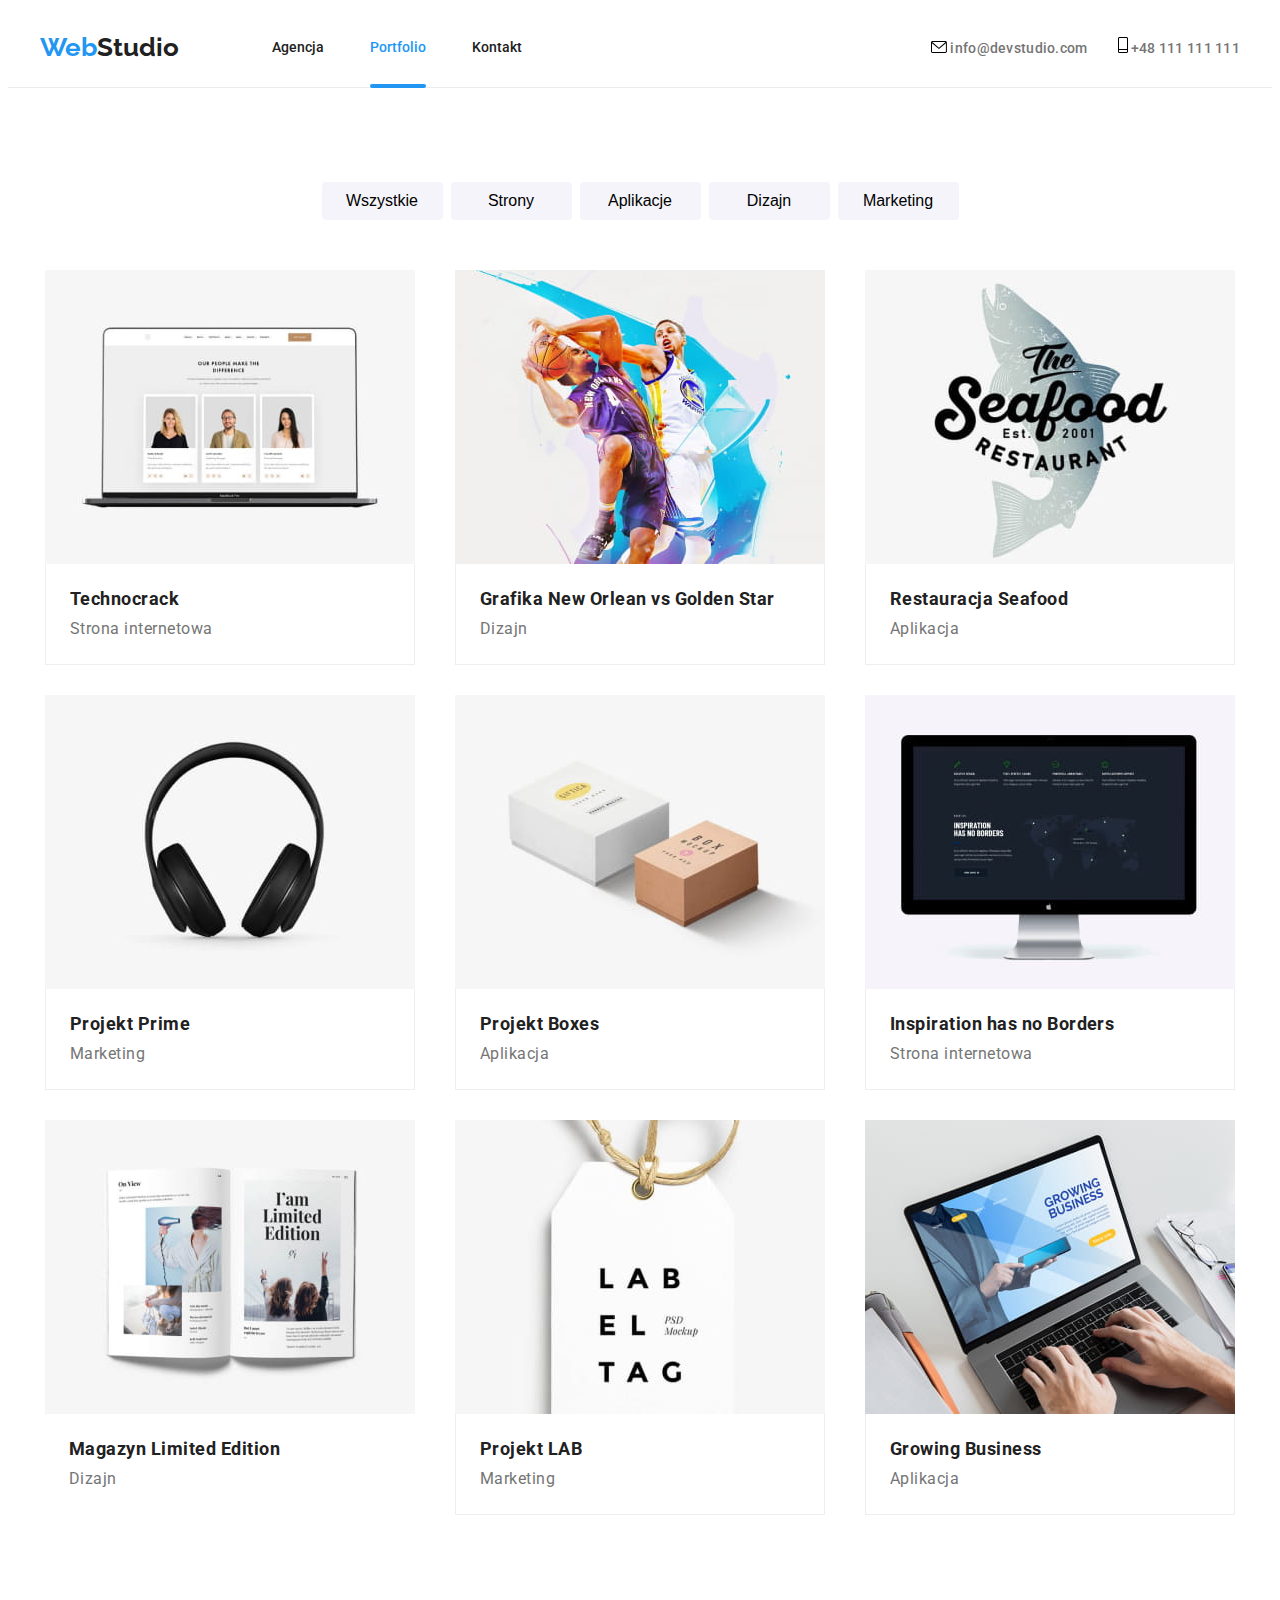
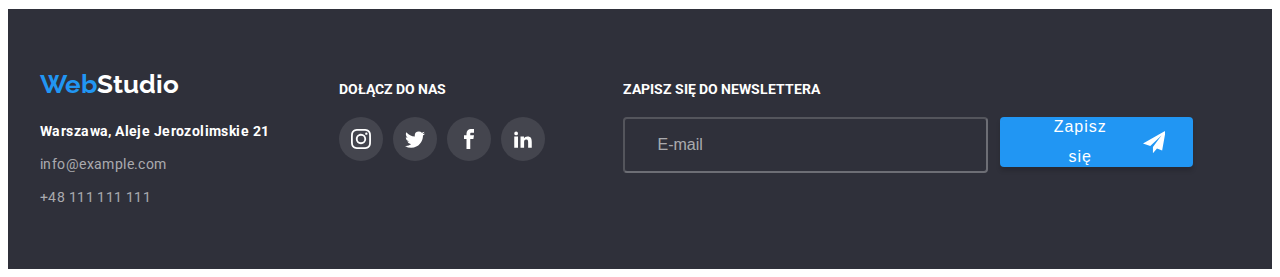
==== commit 512900d6: "social-icon footer" ====
--- a/portfolio.html
+++ b/portfolio.html
@@ -298,12 +298,12 @@
         <!--End portfolio section-->
     </main>
 
-<!--Page footer-->
-<footer class="footer footer__bg">
+ <!--Page footer-->
+ <footer class="footer footer__bg">
   <div class="container">
     <div>
-      <a href="index.html" class="logo logo--blue"
-        >Web<span class="logo--white">Studio</span></a
+      <a href="index.html" class="logo"
+        >Web<span class="logo__studio logo__studio--white">Studio</span></a
       >
       <address class="footer__adress">
         <a
@@ -322,31 +322,40 @@
     </div>
     <div class="footer__joinus-box">
       <h3 class="footer__joinus-heading">Dołącz do nas</h3>
-      <ul class="footer__social-icons">
-        <li class="footer__social-icon-bg" tabindex="0">
-          <svg class="footer__social-icon-svg" width="20" height="20">
-            <use href="./images/icons.svg#icon-instagram"></use>
-          </svg>
-        </li>
-        <li class="footer__social-icon-bg" tabindex="0">
-          <svg class="footer__social-icon-svg" width="20" height="20">
-            <use href="./images/icons.svg#icon-twitter"></use>
-          </svg>
-        </li>
-        <li class="footer__social-icon-bg" tabindex="0">
-          <svg class="footer__social-icon-svg" width="20" height="20">
-            <use href="./images/icons.svg#icon-facebook"></use>
-          </svg>
-        </li>
-        <li class="footer__social-icon-bg" tabindex="0">
-          <svg class="footer__social-icon-svg" width="20" height="20">
-            <use href="./images/icons.svg#icon-linkedin2"></use>
-          </svg>
-        </li>
+        <ul class="footer__social-icons">
+          <li class="social-icon-svg-bg--footer">
+            <a href="#" class="social-icon__svg social-icon__svg--footer">
+              <svg width="20" height="20">
+                <use href="./images/icons.svg#icon-instagram"></use>
+              </svg>
+            </a>
+          </li>
+          <li>
+            <a href="#" class="social-icon__svg social-icon__svg--footer">
+              <svg width="20" height="20">
+                <use href="./images/icons.svg#icon-twitter"></use>
+              </svg>
+            </a>
+          </li>
+          <li>
+            <a href="#" class="social-icon__svg social-icon__svg--footer">
+              <svg width="20" height="20">
+                <use href="./images/icons.svg#icon-facebook"></use>
+              </svg>
+            </a>
+          </li>
+          <li>
+            <a href="#" class="social-icon__svg social-icon__svg--footer">
+              <svg width="20" height="20">
+                <use href="./images/icons.svg#icon-linkedin2"></use>
+              </svg>
+            </a>
+          </li>
+        </ul>
       </ul>
     </div>
     <div class="footer__newsletter">
-      <h3>Zapisz się do newslettera</h3>
+      <h3 class="footer__title-newsletter">Zapisz się do newslettera</h3>
       <form class="footer__sub-box">
         <input
           class="footer__form-sub"
--- a/css/main.min.css
+++ b/css/main.min.css
@@ -1 +1 @@
-body{font-family:"Roboto"}body h1,body h2,body h3,body h4,body ul,body p{margin:0;padding:0}body ul{list-style:none}body img{vertical-align:middle}body a{text-decoration:none}.container{width:1200px;padding:0 15px;margin:0 auto}.section{padding:94px 0}.header{padding:24px 0px 25px;border-bottom:1px solid #ececec}.header__wrapper{display:-webkit-box;display:-ms-flexbox;display:flex;-webkit-box-pack:justify;-ms-flex-pack:justify;justify-content:space-between;-webkit-box-align:center;-ms-flex-align:center;align-items:center}.header__nav{display:-webkit-box;display:-ms-flexbox;display:flex;-webkit-box-align:center;-ms-flex-align:center;align-items:center;gap:93px}.header__nav-list{display:-webkit-box;display:-ms-flexbox;display:flex;gap:46px}.header__nav-item{position:relative;display:block;font-weight:500;font-size:14px;color:#212121;text-decoration:none;cursor:pointer;-webkit-transition:color 250ms cubic-bezier(0.4, 0, 0.2, 1);transition:color 250ms cubic-bezier(0.4, 0, 0.2, 1)}.header__nav-item:hover,.header__nav-item:focus{color:#2196f3}.header__nav-item:is(:hover,:focus)::after{content:"";position:absolute;top:45px;left:0;width:100%;height:4px;border-radius:2px;background-color:#2196f3;pointer-events:none}.header__nav-item--active{color:#2196f3}.header__nav-item--active::after{content:"";position:absolute;top:45px;left:0;width:100%;height:4px;border-radius:2px;background-color:#2196f3;pointer-events:none}.header__nav-contact{display:-webkit-box;display:-ms-flexbox;display:flex;-webkit-box-align:center;-ms-flex-align:center;align-items:center;list-style:none}.header__nav-link{font-weight:500;font-size:14px;line-height:16px;letter-spacing:.02em;margin-left:30px;color:#757575;-webkit-transition:250ms cubic-bezier(0.4, 0, 0.2, 1);transition:250ms cubic-bezier(0.4, 0, 0.2, 1)}.header__nav-link:hover,.header__nav-link:focus{color:#2196f3;fill:currentColor}.header__nav-link__nav-icon{vertical-align:middle;margin-right:10px;fill:currentColor}.logo{font-family:"Raleway";font-style:normal;font-weight:700;font-size:26px;text-decoration:none;color:#2196f3}.logo__studio{color:#212121}.logo__studio--white{color:#fff}.slider{background:#2f303a;background-image:-webkit-gradient(linear, left top, left bottom, from(rgba(47, 48, 58, 0.4)), to(rgba(47, 48, 58, 0.4))),url("../images/bgbanner.jpg");background-image:linear-gradient(rgba(47, 48, 58, 0.4), rgba(47, 48, 58, 0.4)),url("../images/bgbanner.jpg");background-position:center;background-repeat:no-repeat}.slider__wrapper{display:-webkit-box;display:-ms-flexbox;display:flex;-webkit-box-orient:vertical;-webkit-box-direction:normal;-ms-flex-direction:column;flex-direction:column;-webkit-box-pack:center;-ms-flex-pack:center;justify-content:center;-webkit-box-align:center;-ms-flex-align:center;align-items:center}.slider__title{font-weight:900;font-size:44px;line-height:60px;color:#fff;text-align:center;margin:106px 252px 30px;letter-spacing:.06em}.slider__button{padding:10px 42px 10px 41px;margin-bottom:106px;font-weight:700;font-size:16px;line-height:1.875;letter-spacing:.06em;cursor:pointer;border-radius:4px;border:none;color:#fff;background-color:#2196f3;-webkit-box-shadow:0px 4px 4px rgba(0,0,0,.15);box-shadow:0px 4px 4px rgba(0,0,0,.15);-webkit-transition-property:color,background-color,-webkit-transform;transition-property:color,background-color,-webkit-transform;transition-property:transform,color,background-color;transition-property:transform,color,background-color,-webkit-transform;-webkit-transition:250ms cubic-bezier(0.4, 0, 0.2, 1);transition:250ms cubic-bezier(0.4, 0, 0.2, 1)}.slider__button:hover{-webkit-transform:scale(1.1);transform:scale(1.1);color:#2196f3 !important;background-color:#fff !important}.articles{display:-webkit-box;display:-ms-flexbox;display:flex;gap:30px}.articles__title{font-weight:700;font-size:14px;color:#212121;text-transform:uppercase;padding-bottom:10px}.articles__content{font-size:14px;color:#757575;letter-spacing:.03em;line-height:24px}.articles__icon-bg{background:#f5f4fa;border-radius:4px;width:270px;height:120px;margin-bottom:30px;display:-webkit-box;display:-ms-flexbox;display:flex;-webkit-box-pack:center;-ms-flex-pack:center;justify-content:center}.articles__icon{margin-top:25px;margin-bottom:25px}.what-we-do{margin-top:-94px}.what-we-do__list{list-style:none;display:-webkit-box;display:-ms-flexbox;display:flex;gap:30px}.what-we-do__img{display:block}.what-we-do__heading{font-weight:700;font-size:36px;text-align:center;margin-bottom:50px;color:#212121}.what-we-do__bg-description{width:370px;height:70px;background-color:rgba(47,48,58,.8);position:relative;bottom:70px;margin-bottom:-70px}.what-we-do__title{font-weight:700;font-style:bold;font-size:14px;text-align:center;padding:27px;color:#fff;text-transform:uppercase;letter-spacing:.03em}.our-team{font-style:normal}.our-team__bg{background:#f5f4fa}.our-team__heading{font-weight:700;font-size:36px;text-align:center;margin-bottom:50px;color:#212121}.our-team__figure{background:#fff;margin-left:0px;margin-right:30px;gap:50px;-webkit-box-shadow:0px 1px 3px rgba(0,0,0,.12),0px 1px 1px rgba(0,0,0,.14),0px 2px 1px rgba(0,0,0,.2);box-shadow:0px 1px 3px rgba(0,0,0,.12),0px 1px 1px rgba(0,0,0,.14),0px 2px 1px rgba(0,0,0,.2);border-radius:0px 0px 4px 4px}.our-team__list{list-style:none;font-size:16px;display:-webkit-box;display:-ms-flexbox;display:flex;gap:30}.our-team__name{font-weight:500;font-size:16px;text-align:center;color:#212121;padding-top:30px}.our-team__postion{font-weight:400;font-size:16px;text-align:center;color:#757575;padding-top:10px;padding-bottom:30px}.our-customers{font-style:normal}.our-customers__heading{font-weight:700;font-size:36px;text-align:center}.our-customers__list{list-style:none;display:-webkit-box;display:-ms-flexbox;display:flex;gap:30px}.our-customers__bg{width:170px;height:92px;border:1px solid #afb1b8;border-radius:4px;margin-top:50px;-webkit-transition:border-color 250ms cubic-bezier(0.4, 0, 0.2, 1);transition:border-color 250ms cubic-bezier(0.4, 0, 0.2, 1)}.our-customers__bg:hover,.our-customers__bg:focus{border-color:#2196f3;cursor:pointer}.our-customers__icon{display:-webkit-box;display:-ms-flexbox;display:flex;margin:16px 32px 16px 32px;fill:#afb1b8;-webkit-transition:fill 250ms cubic-bezier(0.4, 0, 0.2, 1);transition:fill 250ms cubic-bezier(0.4, 0, 0.2, 1)}.our-customers__icon:hover,.our-customers__icon:focus{fill:#2196f3}.portfolio-nav{list-style:none;display:-webkit-box;display:-ms-flexbox;display:flex;size:100%;gap:8px}.portfolio-nav__box{margin-top:94px;-webkit-box-pack:center;-ms-flex-pack:center;justify-content:center}.portfolio-nav__button{font-size:16px;font-weight:500;line-height:26px;cursor:pointer;border-radius:4px;border:none;background:#f5f4fa;-webkit-box-shadow:none;box-shadow:none;-webkit-transition-duration:.4s;transition-duration:.4s;width:121px;height:38px;-webkit-transform:color 250ms cubic-bezier(0.4, 0, 0.2, 1);transform:color 250ms cubic-bezier(0.4, 0, 0.2, 1);text-decoration:none}.portfolio-nav__button:hover,.portfolio-nav__button:focus{color:#fff;background-color:#2196f3;-webkit-box-shadow:0px 3px 1px rgba(0,0,0,.1),0px 1px 2px rgba(0,0,0,.08),0px 2px 2px rgba(0,0,0,.12);box-shadow:0px 3px 1px rgba(0,0,0,.1),0px 1px 2px rgba(0,0,0,.08),0px 2px 2px rgba(0,0,0,.12)}.portfolio{display:-webkit-box;display:-ms-flexbox;display:flex}.portfolio__grid{-ms-flex-wrap:wrap;flex-wrap:wrap;gap:30px}.portfolio__box{margin-top:50px;margin-bottom:94px}.portfolio__list{font-family:"Roboto";font-style:normal;line-height:30px;letter-spacing:.03em;list-style:none;width:calc((100% - 60px)/3)}.portfolio__list:hover{-webkit-box-shadow:0px 1px 1px rgba(0,0,0,.12),0px 4px 4px rgba(0,0,0,.06),1px 4px 6px rgba(0,0,0,.16);box-shadow:0px 1px 1px rgba(0,0,0,.12),0px 4px 4px rgba(0,0,0,.06),1px 4px 6px rgba(0,0,0,.16);-webkit-transition:-webkit-box-shadow 250ms cubic-bezier(0.4, 0, 0.2, 1);transition:-webkit-box-shadow 250ms cubic-bezier(0.4, 0, 0.2, 1);transition:box-shadow 250ms cubic-bezier(0.4, 0, 0.2, 1);transition:box-shadow 250ms cubic-bezier(0.4, 0, 0.2, 1), -webkit-box-shadow 250ms cubic-bezier(0.4, 0, 0.2, 1)}.portfolio__figure{width:370px;background-color:#fff;margin:0 auto;cursor:pointer;position:relative;overflow:hidden}.portfolio__img-box{position:relative;overflow:hidden}.portfolio__overlay{position:absolute;top:0px;bottom:0px;background-color:rgba(33,150,243,.9);-webkit-transform:translateY(100%);transform:translateY(100%);-webkit-transition:250ms cubic-bezier(0.4, 0, 0.2, 1);transition:250ms cubic-bezier(0.4, 0, 0.2, 1)}.portfolio__content{font-size:16px;margin-left:24px;color:#fff;padding-top:4px;padding-bottom:20px}.portfolio__figcaption-box{border-right:1px solid #eee;border-left:1px solid #eee;border-bottom:1px solid #eee}.portfolio__title{font-weight:700;font-size:18px;margin-left:24px;color:#212121;padding-top:20px}.portfolio__pull-out-box{font-style:normal;height:294px;width:370px;font-size:18px;line-height:1.56;letter-spacing:.03em;color:#fff;margin-left:0px;padding:49px 45px 49px 24px;line-height:1.56}.portfolio__dscr{font-weight:400;font-size:16px;line-height:30px;color:#757575;letter-spacing:.03em;margin-left:24px;padding-bottom:20px}.portfolio__figure:hover .portfolio__overlay{-webkit-transform:translateY(0);transform:translateY(0)}.footer>.container{display:-webkit-box;display:-ms-flexbox;display:flex}.footer{padding:60px 0}.footer a{text-decoration:none;display:-webkit-box;display:-ms-flexbox;display:flex;padding:0px}.footer__bg{background:#2f303a}.footer__adress{font-style:normal;font-size:14px;line-height:24px;letter-spacing:.03em;text-decoration:none;padding-top:20px}.footer__location{font-weight:bold;color:#fff;-webkit-transition:color 250ms cubic-bezier(0.4, 0, 0.2, 1);transition:color 250ms cubic-bezier(0.4, 0, 0.2, 1)}.footer__location:hover,.footer__location:focus{color:#2196f3}.footer__contact{margin-top:9px;color:rgba(255,255,255,.6);-webkit-transition:color 250ms cubic-bezier(0.4, 0, 0.2, 1);transition:color 250ms cubic-bezier(0.4, 0, 0.2, 1);text-decoration:none}.footer__contact:hover,.footer__contact:focus{color:#2196f3}.footer__joinus-box{width:206px;height:80px;padding-top:12px;margin-left:70px}.footer__joinus-heading{margin-bottom:20px;text-transform:uppercase;font-weight:700;font-size:14px;color:#fff}.footer__social-icons{display:-webkit-box;display:-ms-flexbox;display:flex;gap:10px}.footer__social-icon-svg{fill:#fff;margin:12px}.footer__social-icon-bg{border-radius:50%;background-color:rgba(255,255,255,.1);width:44px;height:44px;-webkit-transition:background-color 250ms cubic-bezier(0.4, 0, 0.2, 1);transition:background-color 250ms cubic-bezier(0.4, 0, 0.2, 1)}.footer__social-icon-bg:hover,.footer__social-icon-bg:focus{border-radius:50%;background-color:#2196f3;width:44px;height:44px;gap:10px;cursor:pointer}.footer__newsletter{width:570px;height:86px;margin-left:78px;margin-top:12px}.footer__sub-box{display:-webkit-box;display:-ms-flexbox;display:flex}.footer__newsletter h3{text-transform:uppercase;font-weight:700;font-style:bold;font-size:14px;line-height:16px;color:#fff;margin-bottom:20px}.footer__form-sub{width:358px;height:50px;background-color:rgba(0,0,0,0);border-radius:4px;border-color:rgba(255,255,255,.3);color:rgba(255,255,255,.6);padding-left:16px}.footer__form-sub::-webkit-input-placeholder{font-size:16px;color:rgba(255,255,255,.6);padding-left:16px}.footer__form-sub::-moz-placeholder{font-size:16px;color:rgba(255,255,255,.6);padding-left:16px}.footer__form-sub:-ms-input-placeholder{font-size:16px;color:rgba(255,255,255,.6);padding-left:16px}.footer__form-sub::-ms-input-placeholder{font-size:16px;color:rgba(255,255,255,.6);padding-left:16px}.footer__form-sub::placeholder{font-size:16px;color:rgba(255,255,255,.6);padding-left:16px}.footer__button-subscribe{display:-webkit-box;display:-ms-flexbox;display:flex;-webkit-box-align:center;-ms-flex-align:center;align-items:center;-webkit-box-pack:center;-ms-flex-pack:center;justify-content:center;height:50px;border:none;border-radius:4px;background-color:#2196f3;margin-left:12px;-webkit-box-shadow:0px 4px 4px rgba(0,0,0,.15);box-shadow:0px 4px 4px rgba(0,0,0,.15);padding:0px 28px 0px 42px;gap:24px;-webkit-transition:background-color 250ms cubic-bezier(0.4, 0, 0.2, 1);transition:background-color 250ms cubic-bezier(0.4, 0, 0.2, 1)}.footer__button-subscribe:hover,.footer__button-subscribe:focus{background-color:rgba(255,255,255,.1);cursor:pointer}.footer__sub-button-text{font-size:16px;line-height:1.875;letter-spacing:.06em;color:#fff}.footer__icon-send-sub{fill:#fff}.social-icon{display:-webkit-box;display:-ms-flexbox;display:flex;gap:10px;-webkit-box-pack:center;-ms-flex-pack:center;justify-content:center;padding-bottom:30px}.social-icon__svg{display:-webkit-box;display:-ms-flexbox;display:flex;fill:#afb1b8;padding:12px}.social-icon__svg:hover,.social-icon__svg:focus{background-color:#2196f3;fill:#fff;border-radius:50%;width:44px;height:44px}.social-icon__svg-bg{background-color:#fff;-webkit-transition:fill 250ms cubic-bezier(0.4, 0, 0.2, 1);transition:fill 250ms cubic-bezier(0.4, 0, 0.2, 1)}.is-hidden{visibility:hidden;opacity:0;pointer-events:none;-webkit-transition:opacity 500ms ease,visibility 500ms ease;transition:opacity 500ms ease,visibility 500ms ease}.modal-backdrop{position:fixed;display:-webkit-box;display:-ms-flexbox;display:flex;-webkit-box-pack:center;-ms-flex-pack:center;justify-content:center;-webkit-box-align:center;-ms-flex-align:center;align-items:center;background-color:rgba(0,0,0,.2);inset:0}.modal-box{position:relative;width:528px;border-radius:4px;background-color:#fff;-webkit-transition:-webkit-transform .6s;transition:-webkit-transform .6s;transition:transform .6s;transition:transform .6s, -webkit-transform .6s;-webkit-transition-timing-function:ease;transition-timing-function:ease;padding:40px;text-align:center}.modal-close-btn{position:absolute;right:8px;top:8px;width:30px;height:30px;border:1px solid rgba(0,0,0,.1);background-color:inherit;border-radius:50%;background-color:#fff;cursor:pointer}.modal-close-btn-x{display:block}.modal-backdrop.is-hidden .modal-box{-webkit-transform:scale(0);transform:scale(0)}.form{font-family:Roboto}.title-form{font-style:bold;font-size:20px;line-height:23px;color:#212121;text-align:center;margin-bottom:30px}.field-name-form{display:block;font-style:regular;font-size:12px;line-height:14px;color:#757575;margin-bottom:4px;text-align:start}.form-field{width:448px;height:40px;margin-bottom:10px;border:solid 1px;border-radius:4px;border-color:rgba(33,33,33,.2);padding-left:40px}.form-field:focus{border-color:#2196f3 !important;outline:none}.form-field:focus+svg{fill:#2196f3;-webkit-transition:border-color 250ms cubic-bezier(0.4, 0, 0.2, 1);transition:border-color 250ms cubic-bezier(0.4, 0, 0.2, 1)}.form-field-comment{width:448px;height:120px;margin-bottom:20px;border:solid 1px;border-radius:4px;border-color:rgba(33,33,33,.2);-webkit-transition:border-color 250ms cubic-bezier(0.4, 0, 0.2, 1);transition:border-color 250ms cubic-bezier(0.4, 0, 0.2, 1)}textarea{width:416px;height:96px;font-size:12px;color:rgba(117,117,117,.5);letter-spacing:.01em;padding:16px 12px 16px 12px}.form-field-comment:hover,.form-field-comment:focus{border-color:#2196f3}.icon-form{position:absolute;left:55px;margin-top:20px;-webkit-transform:translateY(-50%);transform:translateY(-50%);fill:#212121;-webkit-transition:250ms cubic-bezier(0.4, 0, 0.2, 1);transition:250ms cubic-bezier(0.4, 0, 0.2, 1)}.privacy-box{display:-webkit-box;display:-ms-flexbox;display:flex;gap:7px;margin-bottom:30px;text-align:center;-webkit-box-align:center;-ms-flex-align:center;align-items:center;cursor:pointer;margin-left:14px}.checkbox-wrapper{position:relative;width:16px}.checkbox-hidden{display:none}.checkbox-not-checked{position:absolute;-webkit-transform:translate(0%, -50%);transform:translate(0%, -50%);top:0;left:0;opacity:1}.checkbox-checked{position:absolute;-webkit-transform:translate(0%, -50%);transform:translate(0%, -50%);top:0;left:0;opacity:0;z-index:1}.checkbox-hidden:checked~.checkbox-checked{opacity:1}.checkbox-hidden:checked+.checkbox-not-checked{opacity:0}.text-privacy-form{font-style:regular;font-size:14px;line-height:24px;color:#757575}.text-privacy-form a{color:#2196f3}.button-submit{width:200px;height:50px;background-color:#2196f3;color:#fff;border:none;border-radius:4px;letter-spacing:.06em;cursor:pointer;-webkit-box-shadow:0px 4px 4px rgba(0,0,0,.15);box-shadow:0px 4px 4px rgba(0,0,0,.15);-webkit-transition:250ms cubic-bezier(0.4, 0, 0.2, 1);transition:250ms cubic-bezier(0.4, 0, 0.2, 1)}.button-submit:hover,.button-submit:focus{-webkit-transform:scale(1.1);transform:scale(1.1)}/*# sourceMappingURL=main.min.css.map */+body{font-family:"Roboto"}body h1,body h2,body h3,body h4,body ul,body p{margin:0;padding:0}body ul{list-style:none}body img{vertical-align:middle}body a{text-decoration:none}.container{width:1200px;padding:0 15px;margin:0 auto}.section{padding:94px 0}.header{padding:24px 0px 25px;border-bottom:1px solid #ececec}.header__wrapper{display:-webkit-box;display:-ms-flexbox;display:flex;-webkit-box-pack:justify;-ms-flex-pack:justify;justify-content:space-between;-webkit-box-align:center;-ms-flex-align:center;align-items:center}.header__nav{display:-webkit-box;display:-ms-flexbox;display:flex;-webkit-box-align:center;-ms-flex-align:center;align-items:center;gap:93px}.header__nav-list{display:-webkit-box;display:-ms-flexbox;display:flex;gap:46px}.header__nav-item{position:relative;display:block;font-weight:500;font-size:14px;color:#212121;text-decoration:none;cursor:pointer;-webkit-transition:color 250ms cubic-bezier(0.4, 0, 0.2, 1);transition:color 250ms cubic-bezier(0.4, 0, 0.2, 1)}.header__nav-item:hover,.header__nav-item:focus{color:#2196f3}.header__nav-item:is(:hover,:focus)::after{content:"";position:absolute;top:45px;left:0;width:100%;height:4px;border-radius:2px;background-color:#2196f3;pointer-events:none}.header__nav-item--active{color:#2196f3}.header__nav-item--active::after{content:"";position:absolute;top:45px;left:0;width:100%;height:4px;border-radius:2px;background-color:#2196f3;pointer-events:none}.header__nav-contact{display:-webkit-box;display:-ms-flexbox;display:flex;-webkit-box-align:center;-ms-flex-align:center;align-items:center;list-style:none}.header__nav-link{font-weight:500;font-size:14px;line-height:16px;letter-spacing:.02em;margin-left:30px;color:#757575;-webkit-transition:250ms cubic-bezier(0.4, 0, 0.2, 1);transition:250ms cubic-bezier(0.4, 0, 0.2, 1)}.header__nav-link:hover,.header__nav-link:focus{color:#2196f3;fill:currentColor}.header__nav-link__nav-icon{vertical-align:middle;margin-right:10px;fill:currentColor}.logo{font-family:"Raleway";font-style:normal;font-weight:700;font-size:26px;text-decoration:none;color:#2196f3}.logo__studio{color:#212121}.logo__studio--white{color:#fff}.slider{background:#2f303a;background-image:-webkit-gradient(linear, left top, left bottom, from(rgba(47, 48, 58, 0.4)), to(rgba(47, 48, 58, 0.4))),url("../images/bgbanner.jpg");background-image:linear-gradient(rgba(47, 48, 58, 0.4), rgba(47, 48, 58, 0.4)),url("../images/bgbanner.jpg");background-position:center;background-repeat:no-repeat}.slider__wrapper{display:-webkit-box;display:-ms-flexbox;display:flex;-webkit-box-orient:vertical;-webkit-box-direction:normal;-ms-flex-direction:column;flex-direction:column;-webkit-box-pack:center;-ms-flex-pack:center;justify-content:center;-webkit-box-align:center;-ms-flex-align:center;align-items:center}.slider__title{font-weight:900;font-size:44px;line-height:60px;color:#fff;text-align:center;margin:106px 252px 30px;letter-spacing:.06em}.slider__button{padding:10px 42px 10px 41px;margin-bottom:106px;font-weight:700;font-size:16px;line-height:1.875;letter-spacing:.06em;cursor:pointer;border-radius:4px;border:none;color:#fff;background-color:#2196f3;-webkit-box-shadow:0px 4px 4px rgba(0,0,0,.15);box-shadow:0px 4px 4px rgba(0,0,0,.15);-webkit-transition-property:color,background-color,-webkit-transform;transition-property:color,background-color,-webkit-transform;transition-property:transform,color,background-color;transition-property:transform,color,background-color,-webkit-transform;-webkit-transition:250ms cubic-bezier(0.4, 0, 0.2, 1);transition:250ms cubic-bezier(0.4, 0, 0.2, 1)}.slider__button:hover{-webkit-transform:scale(1.1);transform:scale(1.1);color:#2196f3 !important;background-color:#fff !important}.articles{display:-webkit-box;display:-ms-flexbox;display:flex;gap:30px}.articles__title{font-weight:700;font-size:14px;color:#212121;text-transform:uppercase;padding-bottom:10px}.articles__content{font-size:14px;color:#757575;letter-spacing:.03em;line-height:24px}.articles__icon-bg{background:#f5f4fa;border-radius:4px;width:270px;height:120px;margin-bottom:30px;display:-webkit-box;display:-ms-flexbox;display:flex;-webkit-box-pack:center;-ms-flex-pack:center;justify-content:center}.articles__icon{margin-top:25px;margin-bottom:25px}.what-we-do{margin-top:-94px}.what-we-do__list{list-style:none;display:-webkit-box;display:-ms-flexbox;display:flex;gap:30px}.what-we-do__img{display:block}.what-we-do__heading{font-weight:700;font-size:36px;text-align:center;margin-bottom:50px;color:#212121}.what-we-do__bg-description{width:370px;height:70px;background-color:rgba(47,48,58,.8);position:relative;bottom:70px;margin-bottom:-70px}.what-we-do__title{font-weight:700;font-style:bold;font-size:14px;text-align:center;padding:27px;color:#fff;text-transform:uppercase;letter-spacing:.03em}.our-team{font-style:normal}.our-team__bg{background:#f5f4fa}.our-team__heading{font-weight:700;font-size:36px;text-align:center;margin-bottom:50px;color:#212121}.our-team__figure{background:#fff;margin-left:0px;margin-right:30px;gap:50px;-webkit-box-shadow:0px 1px 3px rgba(0,0,0,.12),0px 1px 1px rgba(0,0,0,.14),0px 2px 1px rgba(0,0,0,.2);box-shadow:0px 1px 3px rgba(0,0,0,.12),0px 1px 1px rgba(0,0,0,.14),0px 2px 1px rgba(0,0,0,.2);border-radius:0px 0px 4px 4px}.our-team__list{list-style:none;font-size:16px;display:-webkit-box;display:-ms-flexbox;display:flex;gap:30}.our-team__name{font-weight:500;font-size:16px;text-align:center;color:#212121;padding-top:30px}.our-team__postion{font-weight:400;font-size:16px;text-align:center;color:#757575;padding-top:10px;padding-bottom:30px}.our-customers{font-style:normal}.our-customers__heading{font-weight:700;font-size:36px;text-align:center}.our-customers__list{list-style:none;display:-webkit-box;display:-ms-flexbox;display:flex;gap:30px}.our-customers__bg{width:170px;height:92px;border:1px solid #afb1b8;border-radius:4px;margin-top:50px;-webkit-transition:border-color 250ms cubic-bezier(0.4, 0, 0.2, 1);transition:border-color 250ms cubic-bezier(0.4, 0, 0.2, 1)}.our-customers__bg:hover,.our-customers__bg:focus{border-color:#2196f3;cursor:pointer}.our-customers__icon{display:-webkit-box;display:-ms-flexbox;display:flex;margin:16px 32px 16px 32px;fill:#afb1b8;-webkit-transition:fill 250ms cubic-bezier(0.4, 0, 0.2, 1);transition:fill 250ms cubic-bezier(0.4, 0, 0.2, 1)}.our-customers__icon:hover,.our-customers__icon:focus{fill:#2196f3}.portfolio-nav{list-style:none;display:-webkit-box;display:-ms-flexbox;display:flex;size:100%;gap:8px}.portfolio-nav__box{margin-top:94px;-webkit-box-pack:center;-ms-flex-pack:center;justify-content:center}.portfolio-nav__button{font-size:16px;font-weight:500;line-height:26px;cursor:pointer;border-radius:4px;border:none;background:#f5f4fa;-webkit-box-shadow:none;box-shadow:none;-webkit-transition-duration:.4s;transition-duration:.4s;width:121px;height:38px;-webkit-transform:color 250ms cubic-bezier(0.4, 0, 0.2, 1);transform:color 250ms cubic-bezier(0.4, 0, 0.2, 1);text-decoration:none}.portfolio-nav__button:hover,.portfolio-nav__button:focus{color:#fff;background-color:#2196f3;-webkit-box-shadow:0px 3px 1px rgba(0,0,0,.1),0px 1px 2px rgba(0,0,0,.08),0px 2px 2px rgba(0,0,0,.12);box-shadow:0px 3px 1px rgba(0,0,0,.1),0px 1px 2px rgba(0,0,0,.08),0px 2px 2px rgba(0,0,0,.12)}.portfolio{display:-webkit-box;display:-ms-flexbox;display:flex}.portfolio__grid{-ms-flex-wrap:wrap;flex-wrap:wrap;gap:30px}.portfolio__box{margin-top:50px;margin-bottom:94px}.portfolio__list{font-family:"Roboto";font-style:normal;line-height:30px;letter-spacing:.03em;list-style:none;width:calc((100% - 60px)/3)}.portfolio__list:hover{-webkit-box-shadow:0px 1px 1px rgba(0,0,0,.12),0px 4px 4px rgba(0,0,0,.06),1px 4px 6px rgba(0,0,0,.16);box-shadow:0px 1px 1px rgba(0,0,0,.12),0px 4px 4px rgba(0,0,0,.06),1px 4px 6px rgba(0,0,0,.16);-webkit-transition:-webkit-box-shadow 250ms cubic-bezier(0.4, 0, 0.2, 1);transition:-webkit-box-shadow 250ms cubic-bezier(0.4, 0, 0.2, 1);transition:box-shadow 250ms cubic-bezier(0.4, 0, 0.2, 1);transition:box-shadow 250ms cubic-bezier(0.4, 0, 0.2, 1), -webkit-box-shadow 250ms cubic-bezier(0.4, 0, 0.2, 1)}.portfolio__figure{width:370px;background-color:#fff;margin:0 auto;cursor:pointer;position:relative;overflow:hidden}.portfolio__img-box{position:relative;overflow:hidden}.portfolio__overlay{position:absolute;top:0px;bottom:0px;background-color:rgba(33,150,243,.9);-webkit-transform:translateY(100%);transform:translateY(100%);-webkit-transition:250ms cubic-bezier(0.4, 0, 0.2, 1);transition:250ms cubic-bezier(0.4, 0, 0.2, 1)}.portfolio__content{font-size:16px;margin-left:24px;color:#fff;padding-top:4px;padding-bottom:20px}.portfolio__figcaption-box{border-right:1px solid #eee;border-left:1px solid #eee;border-bottom:1px solid #eee}.portfolio__title{font-weight:700;font-size:18px;margin-left:24px;color:#212121;padding-top:20px}.portfolio__pull-out-box{font-style:normal;height:294px;width:370px;font-size:18px;line-height:1.56;letter-spacing:.03em;color:#fff;margin-left:0px;padding:49px 45px 49px 24px;line-height:1.56}.portfolio__dscr{font-weight:400;font-size:16px;line-height:30px;color:#757575;letter-spacing:.03em;margin-left:24px;padding-bottom:20px}.portfolio__figure:hover .portfolio__overlay{-webkit-transform:translateY(0);transform:translateY(0)}.footer>.container{display:-webkit-box;display:-ms-flexbox;display:flex}.footer{padding:60px 0}.footer__bg{background:#2f303a}.footer__adress{font-style:normal;font-size:14px;line-height:24px;letter-spacing:.03em;text-decoration:none;padding-top:20px}.footer__location{font-weight:bold;color:#fff;-webkit-transition:color 250ms cubic-bezier(0.4, 0, 0.2, 1);transition:color 250ms cubic-bezier(0.4, 0, 0.2, 1)}.footer__location:hover,.footer__location:focus{color:#2196f3}.footer__contact{margin-top:9px;color:rgba(255,255,255,.6);-webkit-transition:color 250ms cubic-bezier(0.4, 0, 0.2, 1);transition:color 250ms cubic-bezier(0.4, 0, 0.2, 1);text-decoration:none;display:-webkit-box;display:-ms-flexbox;display:flex;padding:0px}.footer__contact:hover,.footer__contact:focus{color:#2196f3}.footer__joinus-box{width:206px;height:80px;padding-top:12px;margin-left:70px}.footer__joinus-heading{margin-bottom:20px;text-transform:uppercase;font-weight:700;font-size:14px;color:#fff}.footer__social-icons{display:-webkit-box;display:-ms-flexbox;display:flex;gap:10px}.footer__newsletter{width:570px;height:86px;margin-left:78px;margin-top:12px}.footer__sub-box{display:-webkit-box;display:-ms-flexbox;display:flex}.footer__button-subscribe{display:-webkit-box;display:-ms-flexbox;display:flex;-webkit-box-align:center;-ms-flex-align:center;align-items:center;-webkit-box-pack:center;-ms-flex-pack:center;justify-content:center;height:50px;border:none;border-radius:4px;background-color:#2196f3;margin-left:12px;-webkit-box-shadow:0px 4px 4px rgba(0,0,0,.15);box-shadow:0px 4px 4px rgba(0,0,0,.15);padding:0px 28px 0px 42px;gap:24px;-webkit-transition:background-color 250ms cubic-bezier(0.4, 0, 0.2, 1);transition:background-color 250ms cubic-bezier(0.4, 0, 0.2, 1)}.footer__button-subscribe:hover,.footer__button-subscribe:focus{background-color:rgba(255,255,255,.1);cursor:pointer}.footer__sub-button-text{font-size:16px;line-height:1.875;letter-spacing:.06em;color:#fff}.footer__icon-send-sub{fill:#fff}.footer__form-sub{width:358px;height:50px;background-color:rgba(0,0,0,0);border-radius:4px;border-color:rgba(255,255,255,.3);color:rgba(255,255,255,.6);padding-left:16px}.footer__form-sub::-webkit-input-placeholder{font-size:16px;color:rgba(255,255,255,.6);padding-left:16px}.footer__form-sub::-moz-placeholder{font-size:16px;color:rgba(255,255,255,.6);padding-left:16px}.footer__form-sub:-ms-input-placeholder{font-size:16px;color:rgba(255,255,255,.6);padding-left:16px}.footer__form-sub::-ms-input-placeholder{font-size:16px;color:rgba(255,255,255,.6);padding-left:16px}.footer__form-sub::placeholder{font-size:16px;color:rgba(255,255,255,.6);padding-left:16px}.footer__title-newsletter{text-transform:uppercase;font-weight:700;font-style:bold;font-size:14px;line-height:16px;color:#fff;margin-bottom:20px}.social-icon{display:-webkit-box;display:-ms-flexbox;display:flex;-webkit-box-pack:center;-ms-flex-pack:center;justify-content:center;padding-bottom:30px;gap:10px}.social-icon__svg{display:-webkit-box;display:-ms-flexbox;display:flex;fill:#afb1b8;padding:12px}.social-icon__svg:hover,.social-icon__svg:focus{background-color:#2196f3;fill:#fff;border-radius:50%;width:44px;height:44px}.social-icon__svg--footer{background-color:rgba(255,255,255,.1);-webkit-transition:background-color 250ms cubic-bezier(0.4, 0, 0.2, 1);transition:background-color 250ms cubic-bezier(0.4, 0, 0.2, 1);border-radius:50%;fill:#fff}.social-icon__svg-bg{background-color:#fff;-webkit-transition:fill 250ms cubic-bezier(0.4, 0, 0.2, 1);transition:fill 250ms cubic-bezier(0.4, 0, 0.2, 1)}.social-icon_svg-bg--footer:hover,.social-icon_svg-bg--footer:focus{background-color:#2196f3;border-radius:50%;gap:10px;cursor:pointer}.is-hidden{visibility:hidden;opacity:0;pointer-events:none;-webkit-transition:opacity 500ms ease,visibility 500ms ease;transition:opacity 500ms ease,visibility 500ms ease}.modal-backdrop{position:fixed;display:-webkit-box;display:-ms-flexbox;display:flex;-webkit-box-pack:center;-ms-flex-pack:center;justify-content:center;-webkit-box-align:center;-ms-flex-align:center;align-items:center;background-color:rgba(0,0,0,.2);inset:0}.modal-box{position:relative;width:528px;border-radius:4px;background-color:#fff;-webkit-transition:-webkit-transform .6s;transition:-webkit-transform .6s;transition:transform .6s;transition:transform .6s, -webkit-transform .6s;-webkit-transition-timing-function:ease;transition-timing-function:ease;padding:40px;text-align:center}.modal-close-btn{position:absolute;right:8px;top:8px;width:30px;height:30px;border:1px solid rgba(0,0,0,.1);background-color:inherit;border-radius:50%;background-color:#fff;cursor:pointer}.modal-close-btn-x{display:block}.modal-backdrop.is-hidden .modal-box{-webkit-transform:scale(0);transform:scale(0)}.form{font-family:Roboto}.title-form{font-style:bold;font-size:20px;line-height:23px;color:#212121;text-align:center;margin-bottom:30px}.field-name-form{display:block;font-style:regular;font-size:12px;line-height:14px;color:#757575;margin-bottom:4px;text-align:start}.form-field{width:448px;height:40px;margin-bottom:10px;border:solid 1px;border-radius:4px;border-color:rgba(33,33,33,.2);padding-left:40px}.form-field:focus{border-color:#2196f3 !important;outline:none}.form-field:focus+svg{fill:#2196f3;-webkit-transition:border-color 250ms cubic-bezier(0.4, 0, 0.2, 1);transition:border-color 250ms cubic-bezier(0.4, 0, 0.2, 1)}.form-field-comment{width:448px;height:120px;margin-bottom:20px;border:solid 1px;border-radius:4px;border-color:rgba(33,33,33,.2);-webkit-transition:border-color 250ms cubic-bezier(0.4, 0, 0.2, 1);transition:border-color 250ms cubic-bezier(0.4, 0, 0.2, 1)}textarea{width:416px;height:96px;font-size:12px;color:rgba(117,117,117,.5);letter-spacing:.01em;padding:16px 12px 16px 12px}.form-field-comment:hover,.form-field-comment:focus{border-color:#2196f3}.icon-form{position:absolute;left:55px;margin-top:20px;-webkit-transform:translateY(-50%);transform:translateY(-50%);fill:#212121;-webkit-transition:250ms cubic-bezier(0.4, 0, 0.2, 1);transition:250ms cubic-bezier(0.4, 0, 0.2, 1)}.privacy-box{display:-webkit-box;display:-ms-flexbox;display:flex;gap:7px;margin-bottom:30px;text-align:center;-webkit-box-align:center;-ms-flex-align:center;align-items:center;cursor:pointer;margin-left:14px}.checkbox-wrapper{position:relative;width:16px}.checkbox-hidden{display:none}.checkbox-not-checked{position:absolute;-webkit-transform:translate(0%, -50%);transform:translate(0%, -50%);top:0;left:0;opacity:1}.checkbox-checked{position:absolute;-webkit-transform:translate(0%, -50%);transform:translate(0%, -50%);top:0;left:0;opacity:0;z-index:1}.checkbox-hidden:checked~.checkbox-checked{opacity:1}.checkbox-hidden:checked+.checkbox-not-checked{opacity:0}.text-privacy-form{font-style:regular;font-size:14px;line-height:24px;color:#757575}.text-privacy-form a{color:#2196f3}.button-submit{width:200px;height:50px;background-color:#2196f3;color:#fff;border:none;border-radius:4px;letter-spacing:.06em;cursor:pointer;-webkit-box-shadow:0px 4px 4px rgba(0,0,0,.15);box-shadow:0px 4px 4px rgba(0,0,0,.15);-webkit-transition:250ms cubic-bezier(0.4, 0, 0.2, 1);transition:250ms cubic-bezier(0.4, 0, 0.2, 1)}.button-submit:hover,.button-submit:focus{-webkit-transform:scale(1.1);transform:scale(1.1)}/*# sourceMappingURL=main.min.css.map */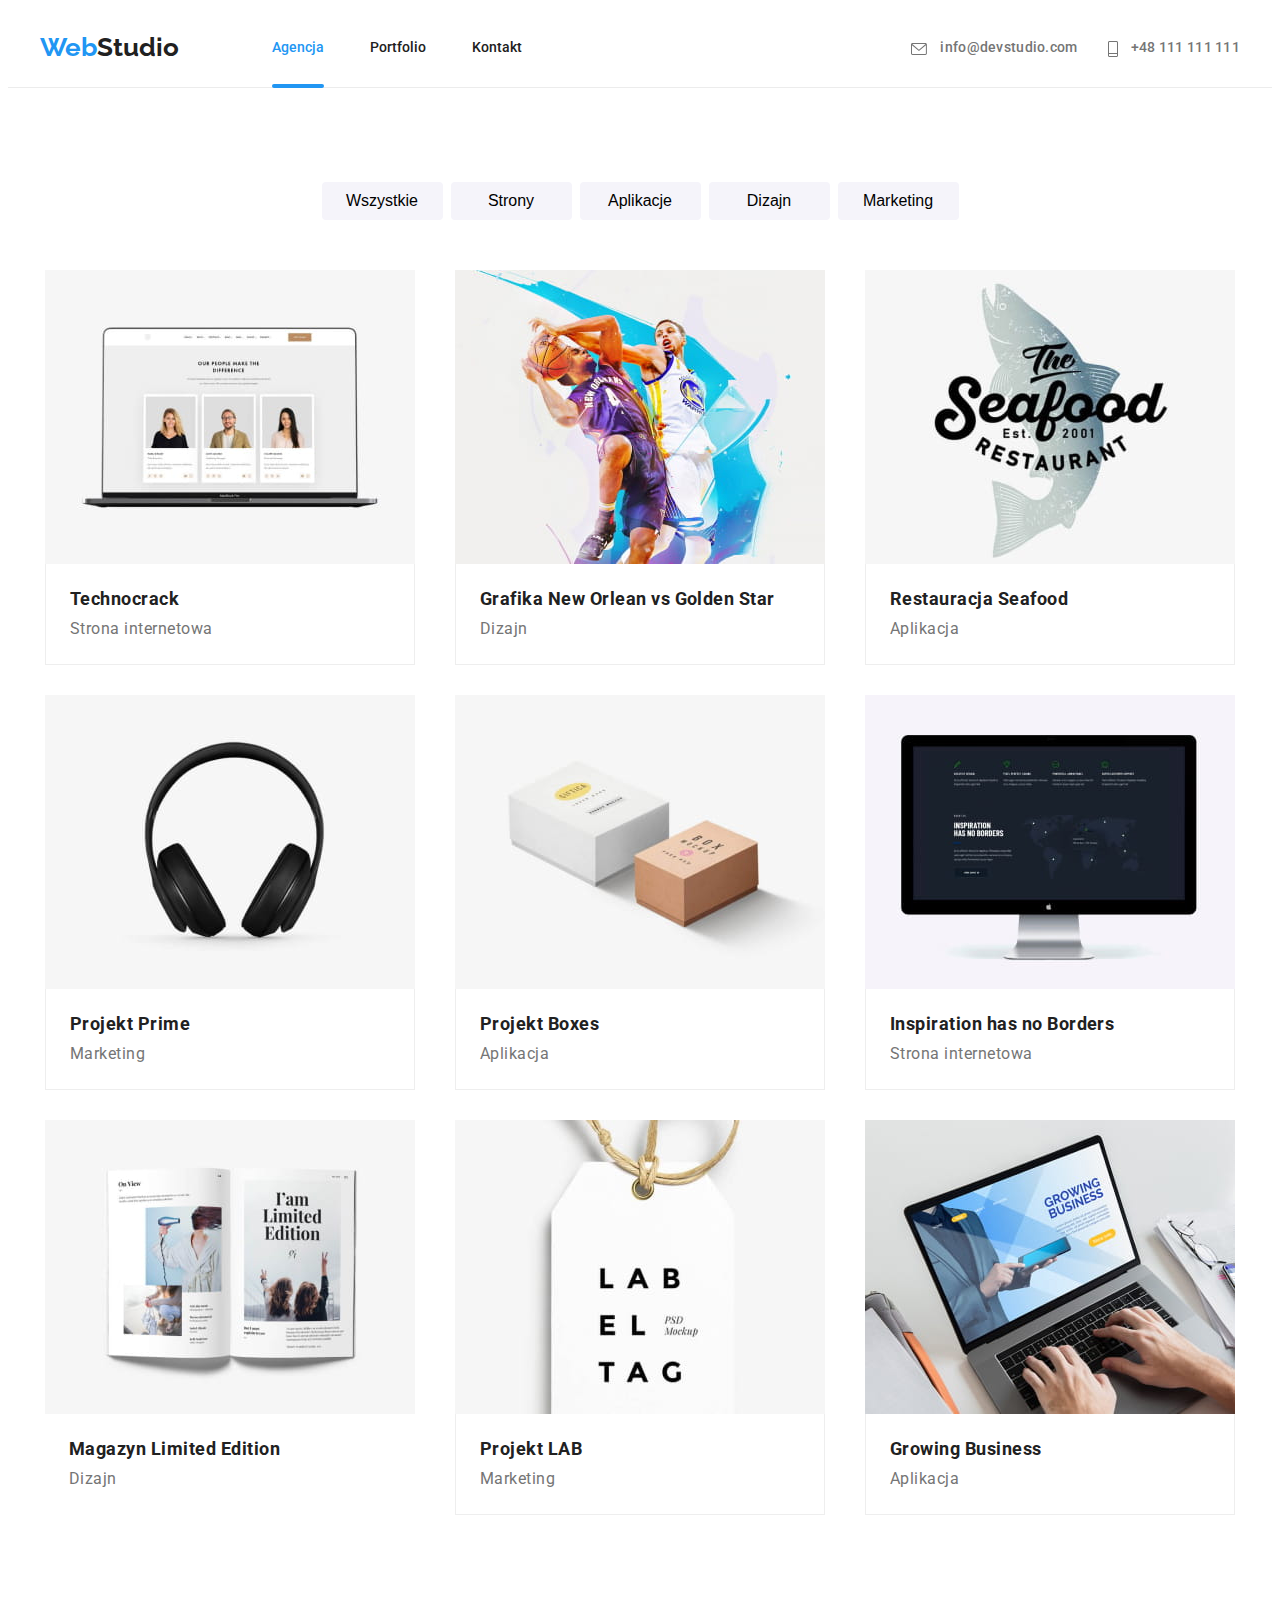
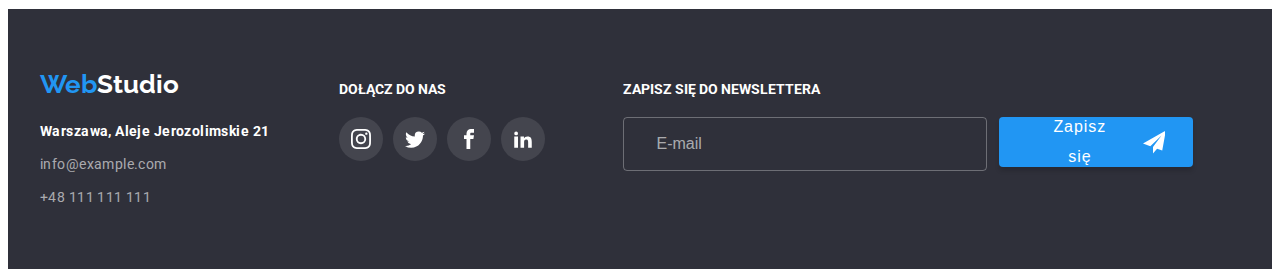
==== commit 1eff556e: "correct" ====
--- a/portfolio.html
+++ b/portfolio.html
@@ -26,47 +26,47 @@
       <header class="header">
         <div class="container header__wrapper">
           <!--Page Navigation-->
-          <nav class="header__nav">
-            <a class="logo" href="index.html"
-              >Web<span class="logo__studio">Studio</span>
-            </a>
-            <ul class="header__nav-list">
-              <li>
-                <a
-                  class="header__nav-item"
-                  href="./agencja.html"
-                  >Agencja</a
-                >
-              </li>
-              <li>
-                <a class="header__nav-item header__nav-item--active" href="./portfolio.html">Portfolio</a>
-              </li>
-              <li>
-                <a class="header__nav-item" href="./kontakt.html">Kontakt</a>
-              </li>
-            </ul>
-          </nav>
-          <aside>
-            <ul class="header__nav-contact">
-              <li>
-                <a class="header__nav-link" href="mailto:info@devstudio.com">
-                  <svg class="header__nav-icon" width="16" height="12">
-                    <use href="./images/icons.svg#icon-email"></use>
-                  </svg>
-                  info@devstudio.com
-                </a>
-              </li>
-              <li>
-                <a class="header__nav-link" href="tel:+48111111111">
-                  <svg class="header__nav-icon" width="10" height="16">
-                    <use href="./images/icons.svg#icon-tel"></use>
-                  </svg>
-                  +48 111 111 111
-                </a>
-              </li>
-            </ul>
-          </aside>
-          <!--End Page Navigation-->
+        <nav class="header__nav">
+          <a class="logo" href="index.html"
+            >Web<span class="logo__studio">Studio</span>
+          </a>
+          <ul class="header__nav-list">
+            <li>
+              <a
+                class="header__nav-item header__nav-item--active"
+                href="./agencja.html"
+                >Agencja</a
+              >
+            </li>
+            <li>
+              <a class="header__nav-item" href="./portfolio.html">Portfolio</a>
+            </li>
+            <li>
+              <a class="header__nav-item" href="./kontakt.html">Kontakt</a>
+            </li>
+          </ul>
+        </nav>
+        <aside>
+          <ul class="header__nav-contact">
+            <li>
+              <a class="header__nav-link" href="mailto:info@devstudio.com">
+                <svg class="header__svg" width="16" height="12">
+                  <use href="./images/icons.svg#icon-email"></use>
+                </svg>
+                info@devstudio.com
+              </a>
+            </li>
+            <li>
+              <a class="header__nav-link" href="tel:+48111111111">
+                <svg class="header__svg" width="10" height="16">
+                  <use href="./images/icons.svg#icon-tel"></use>
+                </svg>
+                +48 111 111 111
+              </a>
+            </li>
+          </ul>
+        </aside>
+        <!--End Page Navigation-->
         </div>
       </header>
 
@@ -298,82 +298,82 @@
         <!--End portfolio section-->
     </main>
 
- <!--Page footer-->
- <footer class="footer footer__bg">
-  <div class="container">
-    <div>
-      <a href="index.html" class="logo"
-        >Web<span class="logo__studio logo__studio--white">Studio</span></a
-      >
-      <address class="footer__adress">
-        <a
-          class="footer__location"
-          href="https://goo.gl/maps/cexEDxkeDW6zovho7"
-          target="_blank"
-          >Warszawa, Aleje Jerozolimskie 21</a
+  <!--Page footer-->
+  <footer class="footer footer__bg">
+    <div class="container">
+      <div>
+        <a href="index.html" class="logo"
+          >Web<span class="logo__studio logo__studio--white">Studio</span></a
         >
-        <a class="footer__contact" href="mailto:info@example.com"
-          >info@example.com</a
-        >
-        <a class="footer__contact" href="tel:+48111111111"
-          >+48 111 111 111</a
-        >
-      </address>
+        <address class="footer__adress">
+          <a
+            class="footer__location"
+            href="https://goo.gl/maps/cexEDxkeDW6zovho7"
+            target="_blank"
+            >Warszawa, Aleje Jerozolimskie 21</a
+          >
+          <a class="footer__contact" href="mailto:info@example.com"
+            >info@example.com</a
+          >
+          <a class="footer__contact" href="tel:+48111111111"
+            >+48 111 111 111</a
+          >
+        </address>
+      </div>
+      <div class="footer__joinus-box">
+        <h3 class="footer__joinus-heading">Dołącz do nas</h3>
+          <ul class="footer__social-icons">
+            <li>
+              <a class="social-icon__svg-bg social-icon__svg-bg--footer" href="#">
+                <svg class="social-icon__svg social-icon__svg--footer" width="20" height="20">
+                  <use href="./images/icons.svg#icon-instagram"></use>
+                </svg>
+              </a>
+            </li>
+            <li>
+              <a class="social-icon__svg-bg social-icon__svg-bg--footer" href="#">
+                <svg class="social-icon__svg social-icon__svg--footer" width="20" height="20">
+                  <use href="./images/icons.svg#icon-twitter"></use>
+                </svg>
+              </a>
+            </li>
+            <li>
+              <a class="social-icon__svg-bg social-icon__svg-bg--footer" href="#">
+                <svg class="social-icon__svg social-icon__svg--footer" width="20" height="20">
+                  <use href="./images/icons.svg#icon-facebook"></use>
+                </svg>
+              </a>
+            </li>
+            <li>
+              <a class="social-icon__svg-bg social-icon__svg-bg--footer" href="#">
+                <svg class="social-icon__svg social-icon__svg--footer" width="20" height="20">
+                  <use href="./images/icons.svg#icon-linkedin2"></use>
+                </svg>
+              </a>
+            </li>
+          </ul>
+        </ul>
+      </div>
+      <div class="footer__newsletter">
+        <h3 class="footer__title-newsletter">Zapisz się do newslettera</h3>
+        <form class="footer__sub-box">
+          <input
+            class="footer__form-sub"
+            type="email"
+            name="subscribe"
+            placeholder="E-mail"
+            required
+          />
+          <button class="footer__button-subscribe" type="submit">
+            <span class="footer__sub-button-text">Zapisz się</span>
+            <svg class="footer__icon-send-sub" width="24" height="24">
+              <use href="./images/icons.svg#icon-send-sub"></use>
+            </svg>
+          </button>
+        </form>
+      </div>
     </div>
-    <div class="footer__joinus-box">
-      <h3 class="footer__joinus-heading">Dołącz do nas</h3>
-        <ul class="footer__social-icons">
-          <li class="social-icon-svg-bg--footer">
-            <a href="#" class="social-icon__svg social-icon__svg--footer">
-              <svg width="20" height="20">
-                <use href="./images/icons.svg#icon-instagram"></use>
-              </svg>
-            </a>
-          </li>
-          <li>
-            <a href="#" class="social-icon__svg social-icon__svg--footer">
-              <svg width="20" height="20">
-                <use href="./images/icons.svg#icon-twitter"></use>
-              </svg>
-            </a>
-          </li>
-          <li>
-            <a href="#" class="social-icon__svg social-icon__svg--footer">
-              <svg width="20" height="20">
-                <use href="./images/icons.svg#icon-facebook"></use>
-              </svg>
-            </a>
-          </li>
-          <li>
-            <a href="#" class="social-icon__svg social-icon__svg--footer">
-              <svg width="20" height="20">
-                <use href="./images/icons.svg#icon-linkedin2"></use>
-              </svg>
-            </a>
-          </li>
-        </ul>
-      </ul>
-    </div>
-    <div class="footer__newsletter">
-      <h3 class="footer__title-newsletter">Zapisz się do newslettera</h3>
-      <form class="footer__sub-box">
-        <input
-          class="footer__form-sub"
-          type="email"
-          name="subscribe"
-          placeholder="E-mail"
-          required
-        />
-        <button class="footer__button-subscribe" type="submit">
-          <span class="footer__sub-button-text">Zapisz się</span>
-          <svg class="footer__icon-send-sub" width="24" height="24">
-            <use href="./images/icons.svg#icon-send-sub"></use>
-          </svg>
-        </button>
-      </form>
-    </div>
-  </div>
-</footer>
-<!--End Page footer-->
+  </footer>
+  <!--End Page footer-->
 </body>
 </html>
--- a/css/main.min.css
+++ b/css/main.min.css
@@ -1 +1 @@
-body{font-family:"Roboto"}body h1,body h2,body h3,body h4,body ul,body p{margin:0;padding:0}body ul{list-style:none}body img{vertical-align:middle}body a{text-decoration:none}.container{width:1200px;padding:0 15px;margin:0 auto}.section{padding:94px 0}.header{padding:24px 0px 25px;border-bottom:1px solid #ececec}.header__wrapper{display:-webkit-box;display:-ms-flexbox;display:flex;-webkit-box-pack:justify;-ms-flex-pack:justify;justify-content:space-between;-webkit-box-align:center;-ms-flex-align:center;align-items:center}.header__nav{display:-webkit-box;display:-ms-flexbox;display:flex;-webkit-box-align:center;-ms-flex-align:center;align-items:center;gap:93px}.header__nav-list{display:-webkit-box;display:-ms-flexbox;display:flex;gap:46px}.header__nav-item{position:relative;display:block;font-weight:500;font-size:14px;color:#212121;text-decoration:none;cursor:pointer;-webkit-transition:color 250ms cubic-bezier(0.4, 0, 0.2, 1);transition:color 250ms cubic-bezier(0.4, 0, 0.2, 1)}.header__nav-item:hover,.header__nav-item:focus{color:#2196f3}.header__nav-item:is(:hover,:focus)::after{content:"";position:absolute;top:45px;left:0;width:100%;height:4px;border-radius:2px;background-color:#2196f3;pointer-events:none}.header__nav-item--active{color:#2196f3}.header__nav-item--active::after{content:"";position:absolute;top:45px;left:0;width:100%;height:4px;border-radius:2px;background-color:#2196f3;pointer-events:none}.header__nav-contact{display:-webkit-box;display:-ms-flexbox;display:flex;-webkit-box-align:center;-ms-flex-align:center;align-items:center;list-style:none}.header__nav-link{font-weight:500;font-size:14px;line-height:16px;letter-spacing:.02em;margin-left:30px;color:#757575;-webkit-transition:250ms cubic-bezier(0.4, 0, 0.2, 1);transition:250ms cubic-bezier(0.4, 0, 0.2, 1)}.header__nav-link:hover,.header__nav-link:focus{color:#2196f3;fill:currentColor}.header__nav-link__nav-icon{vertical-align:middle;margin-right:10px;fill:currentColor}.logo{font-family:"Raleway";font-style:normal;font-weight:700;font-size:26px;text-decoration:none;color:#2196f3}.logo__studio{color:#212121}.logo__studio--white{color:#fff}.slider{background:#2f303a;background-image:-webkit-gradient(linear, left top, left bottom, from(rgba(47, 48, 58, 0.4)), to(rgba(47, 48, 58, 0.4))),url("../images/bgbanner.jpg");background-image:linear-gradient(rgba(47, 48, 58, 0.4), rgba(47, 48, 58, 0.4)),url("../images/bgbanner.jpg");background-position:center;background-repeat:no-repeat}.slider__wrapper{display:-webkit-box;display:-ms-flexbox;display:flex;-webkit-box-orient:vertical;-webkit-box-direction:normal;-ms-flex-direction:column;flex-direction:column;-webkit-box-pack:center;-ms-flex-pack:center;justify-content:center;-webkit-box-align:center;-ms-flex-align:center;align-items:center}.slider__title{font-weight:900;font-size:44px;line-height:60px;color:#fff;text-align:center;margin:106px 252px 30px;letter-spacing:.06em}.slider__button{padding:10px 42px 10px 41px;margin-bottom:106px;font-weight:700;font-size:16px;line-height:1.875;letter-spacing:.06em;cursor:pointer;border-radius:4px;border:none;color:#fff;background-color:#2196f3;-webkit-box-shadow:0px 4px 4px rgba(0,0,0,.15);box-shadow:0px 4px 4px rgba(0,0,0,.15);-webkit-transition-property:color,background-color,-webkit-transform;transition-property:color,background-color,-webkit-transform;transition-property:transform,color,background-color;transition-property:transform,color,background-color,-webkit-transform;-webkit-transition:250ms cubic-bezier(0.4, 0, 0.2, 1);transition:250ms cubic-bezier(0.4, 0, 0.2, 1)}.slider__button:hover{-webkit-transform:scale(1.1);transform:scale(1.1);color:#2196f3 !important;background-color:#fff !important}.articles{display:-webkit-box;display:-ms-flexbox;display:flex;gap:30px}.articles__title{font-weight:700;font-size:14px;color:#212121;text-transform:uppercase;padding-bottom:10px}.articles__content{font-size:14px;color:#757575;letter-spacing:.03em;line-height:24px}.articles__icon-bg{background:#f5f4fa;border-radius:4px;width:270px;height:120px;margin-bottom:30px;display:-webkit-box;display:-ms-flexbox;display:flex;-webkit-box-pack:center;-ms-flex-pack:center;justify-content:center}.articles__icon{margin-top:25px;margin-bottom:25px}.what-we-do{margin-top:-94px}.what-we-do__list{list-style:none;display:-webkit-box;display:-ms-flexbox;display:flex;gap:30px}.what-we-do__img{display:block}.what-we-do__heading{font-weight:700;font-size:36px;text-align:center;margin-bottom:50px;color:#212121}.what-we-do__bg-description{width:370px;height:70px;background-color:rgba(47,48,58,.8);position:relative;bottom:70px;margin-bottom:-70px}.what-we-do__title{font-weight:700;font-style:bold;font-size:14px;text-align:center;padding:27px;color:#fff;text-transform:uppercase;letter-spacing:.03em}.our-team{font-style:normal}.our-team__bg{background:#f5f4fa}.our-team__heading{font-weight:700;font-size:36px;text-align:center;margin-bottom:50px;color:#212121}.our-team__figure{background:#fff;margin-left:0px;margin-right:30px;gap:50px;-webkit-box-shadow:0px 1px 3px rgba(0,0,0,.12),0px 1px 1px rgba(0,0,0,.14),0px 2px 1px rgba(0,0,0,.2);box-shadow:0px 1px 3px rgba(0,0,0,.12),0px 1px 1px rgba(0,0,0,.14),0px 2px 1px rgba(0,0,0,.2);border-radius:0px 0px 4px 4px}.our-team__list{list-style:none;font-size:16px;display:-webkit-box;display:-ms-flexbox;display:flex;gap:30}.our-team__name{font-weight:500;font-size:16px;text-align:center;color:#212121;padding-top:30px}.our-team__postion{font-weight:400;font-size:16px;text-align:center;color:#757575;padding-top:10px;padding-bottom:30px}.our-customers{font-style:normal}.our-customers__heading{font-weight:700;font-size:36px;text-align:center}.our-customers__list{list-style:none;display:-webkit-box;display:-ms-flexbox;display:flex;gap:30px}.our-customers__bg{width:170px;height:92px;border:1px solid #afb1b8;border-radius:4px;margin-top:50px;-webkit-transition:border-color 250ms cubic-bezier(0.4, 0, 0.2, 1);transition:border-color 250ms cubic-bezier(0.4, 0, 0.2, 1)}.our-customers__bg:hover,.our-customers__bg:focus{border-color:#2196f3;cursor:pointer}.our-customers__icon{display:-webkit-box;display:-ms-flexbox;display:flex;margin:16px 32px 16px 32px;fill:#afb1b8;-webkit-transition:fill 250ms cubic-bezier(0.4, 0, 0.2, 1);transition:fill 250ms cubic-bezier(0.4, 0, 0.2, 1)}.our-customers__icon:hover,.our-customers__icon:focus{fill:#2196f3}.portfolio-nav{list-style:none;display:-webkit-box;display:-ms-flexbox;display:flex;size:100%;gap:8px}.portfolio-nav__box{margin-top:94px;-webkit-box-pack:center;-ms-flex-pack:center;justify-content:center}.portfolio-nav__button{font-size:16px;font-weight:500;line-height:26px;cursor:pointer;border-radius:4px;border:none;background:#f5f4fa;-webkit-box-shadow:none;box-shadow:none;-webkit-transition-duration:.4s;transition-duration:.4s;width:121px;height:38px;-webkit-transform:color 250ms cubic-bezier(0.4, 0, 0.2, 1);transform:color 250ms cubic-bezier(0.4, 0, 0.2, 1);text-decoration:none}.portfolio-nav__button:hover,.portfolio-nav__button:focus{color:#fff;background-color:#2196f3;-webkit-box-shadow:0px 3px 1px rgba(0,0,0,.1),0px 1px 2px rgba(0,0,0,.08),0px 2px 2px rgba(0,0,0,.12);box-shadow:0px 3px 1px rgba(0,0,0,.1),0px 1px 2px rgba(0,0,0,.08),0px 2px 2px rgba(0,0,0,.12)}.portfolio{display:-webkit-box;display:-ms-flexbox;display:flex}.portfolio__grid{-ms-flex-wrap:wrap;flex-wrap:wrap;gap:30px}.portfolio__box{margin-top:50px;margin-bottom:94px}.portfolio__list{font-family:"Roboto";font-style:normal;line-height:30px;letter-spacing:.03em;list-style:none;width:calc((100% - 60px)/3)}.portfolio__list:hover{-webkit-box-shadow:0px 1px 1px rgba(0,0,0,.12),0px 4px 4px rgba(0,0,0,.06),1px 4px 6px rgba(0,0,0,.16);box-shadow:0px 1px 1px rgba(0,0,0,.12),0px 4px 4px rgba(0,0,0,.06),1px 4px 6px rgba(0,0,0,.16);-webkit-transition:-webkit-box-shadow 250ms cubic-bezier(0.4, 0, 0.2, 1);transition:-webkit-box-shadow 250ms cubic-bezier(0.4, 0, 0.2, 1);transition:box-shadow 250ms cubic-bezier(0.4, 0, 0.2, 1);transition:box-shadow 250ms cubic-bezier(0.4, 0, 0.2, 1), -webkit-box-shadow 250ms cubic-bezier(0.4, 0, 0.2, 1)}.portfolio__figure{width:370px;background-color:#fff;margin:0 auto;cursor:pointer;position:relative;overflow:hidden}.portfolio__img-box{position:relative;overflow:hidden}.portfolio__overlay{position:absolute;top:0px;bottom:0px;background-color:rgba(33,150,243,.9);-webkit-transform:translateY(100%);transform:translateY(100%);-webkit-transition:250ms cubic-bezier(0.4, 0, 0.2, 1);transition:250ms cubic-bezier(0.4, 0, 0.2, 1)}.portfolio__content{font-size:16px;margin-left:24px;color:#fff;padding-top:4px;padding-bottom:20px}.portfolio__figcaption-box{border-right:1px solid #eee;border-left:1px solid #eee;border-bottom:1px solid #eee}.portfolio__title{font-weight:700;font-size:18px;margin-left:24px;color:#212121;padding-top:20px}.portfolio__pull-out-box{font-style:normal;height:294px;width:370px;font-size:18px;line-height:1.56;letter-spacing:.03em;color:#fff;margin-left:0px;padding:49px 45px 49px 24px;line-height:1.56}.portfolio__dscr{font-weight:400;font-size:16px;line-height:30px;color:#757575;letter-spacing:.03em;margin-left:24px;padding-bottom:20px}.portfolio__figure:hover .portfolio__overlay{-webkit-transform:translateY(0);transform:translateY(0)}.footer>.container{display:-webkit-box;display:-ms-flexbox;display:flex}.footer{padding:60px 0}.footer__bg{background:#2f303a}.footer__adress{font-style:normal;font-size:14px;line-height:24px;letter-spacing:.03em;text-decoration:none;padding-top:20px}.footer__location{font-weight:bold;color:#fff;-webkit-transition:color 250ms cubic-bezier(0.4, 0, 0.2, 1);transition:color 250ms cubic-bezier(0.4, 0, 0.2, 1)}.footer__location:hover,.footer__location:focus{color:#2196f3}.footer__contact{margin-top:9px;color:rgba(255,255,255,.6);-webkit-transition:color 250ms cubic-bezier(0.4, 0, 0.2, 1);transition:color 250ms cubic-bezier(0.4, 0, 0.2, 1);text-decoration:none;display:-webkit-box;display:-ms-flexbox;display:flex;padding:0px}.footer__contact:hover,.footer__contact:focus{color:#2196f3}.footer__joinus-box{width:206px;height:80px;padding-top:12px;margin-left:70px}.footer__joinus-heading{margin-bottom:20px;text-transform:uppercase;font-weight:700;font-size:14px;color:#fff}.footer__social-icons{display:-webkit-box;display:-ms-flexbox;display:flex;gap:10px}.footer__newsletter{width:570px;height:86px;margin-left:78px;margin-top:12px}.footer__sub-box{display:-webkit-box;display:-ms-flexbox;display:flex}.footer__button-subscribe{display:-webkit-box;display:-ms-flexbox;display:flex;-webkit-box-align:center;-ms-flex-align:center;align-items:center;-webkit-box-pack:center;-ms-flex-pack:center;justify-content:center;height:50px;border:none;border-radius:4px;background-color:#2196f3;margin-left:12px;-webkit-box-shadow:0px 4px 4px rgba(0,0,0,.15);box-shadow:0px 4px 4px rgba(0,0,0,.15);padding:0px 28px 0px 42px;gap:24px;-webkit-transition:background-color 250ms cubic-bezier(0.4, 0, 0.2, 1);transition:background-color 250ms cubic-bezier(0.4, 0, 0.2, 1)}.footer__button-subscribe:hover,.footer__button-subscribe:focus{background-color:rgba(255,255,255,.1);cursor:pointer}.footer__sub-button-text{font-size:16px;line-height:1.875;letter-spacing:.06em;color:#fff}.footer__icon-send-sub{fill:#fff}.footer__form-sub{width:358px;height:50px;background-color:rgba(0,0,0,0);border-radius:4px;border-color:rgba(255,255,255,.3);color:rgba(255,255,255,.6);padding-left:16px}.footer__form-sub::-webkit-input-placeholder{font-size:16px;color:rgba(255,255,255,.6);padding-left:16px}.footer__form-sub::-moz-placeholder{font-size:16px;color:rgba(255,255,255,.6);padding-left:16px}.footer__form-sub:-ms-input-placeholder{font-size:16px;color:rgba(255,255,255,.6);padding-left:16px}.footer__form-sub::-ms-input-placeholder{font-size:16px;color:rgba(255,255,255,.6);padding-left:16px}.footer__form-sub::placeholder{font-size:16px;color:rgba(255,255,255,.6);padding-left:16px}.footer__title-newsletter{text-transform:uppercase;font-weight:700;font-style:bold;font-size:14px;line-height:16px;color:#fff;margin-bottom:20px}.social-icon{display:-webkit-box;display:-ms-flexbox;display:flex;-webkit-box-pack:center;-ms-flex-pack:center;justify-content:center;padding-bottom:30px;gap:10px}.social-icon__svg{display:-webkit-box;display:-ms-flexbox;display:flex;fill:#afb1b8;padding:12px}.social-icon__svg:hover,.social-icon__svg:focus{background-color:#2196f3;fill:#fff;border-radius:50%;width:44px;height:44px}.social-icon__svg--footer{background-color:rgba(255,255,255,.1);-webkit-transition:background-color 250ms cubic-bezier(0.4, 0, 0.2, 1);transition:background-color 250ms cubic-bezier(0.4, 0, 0.2, 1);border-radius:50%;fill:#fff}.social-icon__svg-bg{background-color:#fff;-webkit-transition:fill 250ms cubic-bezier(0.4, 0, 0.2, 1);transition:fill 250ms cubic-bezier(0.4, 0, 0.2, 1)}.social-icon_svg-bg--footer:hover,.social-icon_svg-bg--footer:focus{background-color:#2196f3;border-radius:50%;gap:10px;cursor:pointer}.is-hidden{visibility:hidden;opacity:0;pointer-events:none;-webkit-transition:opacity 500ms ease,visibility 500ms ease;transition:opacity 500ms ease,visibility 500ms ease}.modal-backdrop{position:fixed;display:-webkit-box;display:-ms-flexbox;display:flex;-webkit-box-pack:center;-ms-flex-pack:center;justify-content:center;-webkit-box-align:center;-ms-flex-align:center;align-items:center;background-color:rgba(0,0,0,.2);inset:0}.modal-box{position:relative;width:528px;border-radius:4px;background-color:#fff;-webkit-transition:-webkit-transform .6s;transition:-webkit-transform .6s;transition:transform .6s;transition:transform .6s, -webkit-transform .6s;-webkit-transition-timing-function:ease;transition-timing-function:ease;padding:40px;text-align:center}.modal-close-btn{position:absolute;right:8px;top:8px;width:30px;height:30px;border:1px solid rgba(0,0,0,.1);background-color:inherit;border-radius:50%;background-color:#fff;cursor:pointer}.modal-close-btn-x{display:block}.modal-backdrop.is-hidden .modal-box{-webkit-transform:scale(0);transform:scale(0)}.form{font-family:Roboto}.title-form{font-style:bold;font-size:20px;line-height:23px;color:#212121;text-align:center;margin-bottom:30px}.field-name-form{display:block;font-style:regular;font-size:12px;line-height:14px;color:#757575;margin-bottom:4px;text-align:start}.form-field{width:448px;height:40px;margin-bottom:10px;border:solid 1px;border-radius:4px;border-color:rgba(33,33,33,.2);padding-left:40px}.form-field:focus{border-color:#2196f3 !important;outline:none}.form-field:focus+svg{fill:#2196f3;-webkit-transition:border-color 250ms cubic-bezier(0.4, 0, 0.2, 1);transition:border-color 250ms cubic-bezier(0.4, 0, 0.2, 1)}.form-field-comment{width:448px;height:120px;margin-bottom:20px;border:solid 1px;border-radius:4px;border-color:rgba(33,33,33,.2);-webkit-transition:border-color 250ms cubic-bezier(0.4, 0, 0.2, 1);transition:border-color 250ms cubic-bezier(0.4, 0, 0.2, 1)}textarea{width:416px;height:96px;font-size:12px;color:rgba(117,117,117,.5);letter-spacing:.01em;padding:16px 12px 16px 12px}.form-field-comment:hover,.form-field-comment:focus{border-color:#2196f3}.icon-form{position:absolute;left:55px;margin-top:20px;-webkit-transform:translateY(-50%);transform:translateY(-50%);fill:#212121;-webkit-transition:250ms cubic-bezier(0.4, 0, 0.2, 1);transition:250ms cubic-bezier(0.4, 0, 0.2, 1)}.privacy-box{display:-webkit-box;display:-ms-flexbox;display:flex;gap:7px;margin-bottom:30px;text-align:center;-webkit-box-align:center;-ms-flex-align:center;align-items:center;cursor:pointer;margin-left:14px}.checkbox-wrapper{position:relative;width:16px}.checkbox-hidden{display:none}.checkbox-not-checked{position:absolute;-webkit-transform:translate(0%, -50%);transform:translate(0%, -50%);top:0;left:0;opacity:1}.checkbox-checked{position:absolute;-webkit-transform:translate(0%, -50%);transform:translate(0%, -50%);top:0;left:0;opacity:0;z-index:1}.checkbox-hidden:checked~.checkbox-checked{opacity:1}.checkbox-hidden:checked+.checkbox-not-checked{opacity:0}.text-privacy-form{font-style:regular;font-size:14px;line-height:24px;color:#757575}.text-privacy-form a{color:#2196f3}.button-submit{width:200px;height:50px;background-color:#2196f3;color:#fff;border:none;border-radius:4px;letter-spacing:.06em;cursor:pointer;-webkit-box-shadow:0px 4px 4px rgba(0,0,0,.15);box-shadow:0px 4px 4px rgba(0,0,0,.15);-webkit-transition:250ms cubic-bezier(0.4, 0, 0.2, 1);transition:250ms cubic-bezier(0.4, 0, 0.2, 1)}.button-submit:hover,.button-submit:focus{-webkit-transform:scale(1.1);transform:scale(1.1)}/*# sourceMappingURL=main.min.css.map */+body{font-family:"Roboto"}body h1,body h2,body h3,body h4,body ul,body p{margin:0;padding:0}body ul{list-style:none}body img{vertical-align:middle}body a{text-decoration:none}.container{width:1200px;padding:0 15px;margin:0 auto}.section{padding:94px 0}.header{padding:24px 0px 25px;border-bottom:1px solid #ececec}.header__wrapper{display:-webkit-box;display:-ms-flexbox;display:flex;-webkit-box-pack:justify;-ms-flex-pack:justify;justify-content:space-between;-webkit-box-align:center;-ms-flex-align:center;align-items:center}.header__nav{display:-webkit-box;display:-ms-flexbox;display:flex;-webkit-box-align:center;-ms-flex-align:center;align-items:center;gap:93px}.header__nav-list{display:-webkit-box;display:-ms-flexbox;display:flex;gap:46px}.header__nav-item{position:relative;display:block;font-weight:500;font-size:14px;color:#212121;text-decoration:none;cursor:pointer;-webkit-transition:color 250ms cubic-bezier(0.4, 0, 0.2, 1);transition:color 250ms cubic-bezier(0.4, 0, 0.2, 1)}.header__nav-item:hover,.header__nav-item:focus{color:#2196f3}.header__nav-item:is(:hover,:focus)::after{content:"";position:absolute;top:45px;left:0;width:100%;height:4px;border-radius:2px;background-color:#2196f3;pointer-events:none}.header__nav-item--active{color:#2196f3}.header__nav-item--active::after{content:"";position:absolute;top:45px;left:0;width:100%;height:4px;border-radius:2px;background-color:#2196f3;pointer-events:none}.header__nav-contact{display:-webkit-box;display:-ms-flexbox;display:flex;-webkit-box-align:center;-ms-flex-align:center;align-items:center;list-style:none}.header__nav-link{font-weight:500;font-size:14px;line-height:16px;letter-spacing:.02em;margin-left:30px;color:#757575;fill:currentColor;-webkit-transition:color 250ms cubic-bezier(0.4, 0, 0.2, 1);transition:color 250ms cubic-bezier(0.4, 0, 0.2, 1)}.header__nav-link:is(:hover,:focus){color:#2196f3}.header__svg{vertical-align:middle;margin-right:10px;-webkit-transition:fill 250ms cubic-bezier(0.4, 0, 0.2, 1);transition:fill 250ms cubic-bezier(0.4, 0, 0.2, 1)}.logo{font-family:"Raleway";font-style:normal;font-weight:700;font-size:26px;text-decoration:none;color:#2196f3}.logo__studio{color:#212121}.logo__studio--white{color:#fff}.slider{background:#2f303a;background-image:-webkit-gradient(linear, left top, left bottom, from(rgba(47, 48, 58, 0.4)), to(rgba(47, 48, 58, 0.4))),url("../images/bgbanner.jpg");background-image:linear-gradient(rgba(47, 48, 58, 0.4), rgba(47, 48, 58, 0.4)),url("../images/bgbanner.jpg");background-position:center;background-repeat:no-repeat}.slider__wrapper{display:-webkit-box;display:-ms-flexbox;display:flex;-webkit-box-orient:vertical;-webkit-box-direction:normal;-ms-flex-direction:column;flex-direction:column;-webkit-box-pack:center;-ms-flex-pack:center;justify-content:center;-webkit-box-align:center;-ms-flex-align:center;align-items:center}.slider__title{font-weight:900;font-size:44px;line-height:60px;color:#fff;text-align:center;margin:106px 252px 30px;letter-spacing:.06em}.slider__button{padding:10px 42px 10px 41px;margin-bottom:106px;font-weight:700;font-size:16px;line-height:1.875;letter-spacing:.06em;cursor:pointer;border-radius:4px;border:none;color:#fff;background-color:#2196f3;-webkit-box-shadow:0px 4px 4px rgba(0,0,0,.15);box-shadow:0px 4px 4px rgba(0,0,0,.15);-webkit-transition-property:color,background-color,-webkit-transform;transition-property:color,background-color,-webkit-transform;transition-property:transform,color,background-color;transition-property:transform,color,background-color,-webkit-transform;-webkit-transition:250ms cubic-bezier(0.4, 0, 0.2, 1);transition:250ms cubic-bezier(0.4, 0, 0.2, 1)}.slider__button:hover{-webkit-transform:scale(1.1);transform:scale(1.1);color:#2196f3 !important;background-color:#fff !important}.articles{display:-webkit-box;display:-ms-flexbox;display:flex;gap:30px}.articles__title{font-weight:700;font-size:14px;color:#212121;text-transform:uppercase;padding-bottom:10px}.articles__content{font-size:14px;color:#757575;letter-spacing:.03em;line-height:24px}.articles__icon-bg{background:#f5f4fa;border-radius:4px;width:270px;height:120px;margin-bottom:30px;display:-webkit-box;display:-ms-flexbox;display:flex;-webkit-box-pack:center;-ms-flex-pack:center;justify-content:center}.articles__icon{margin-top:25px;margin-bottom:25px}.what-we-do{margin-top:-94px}.what-we-do__list{list-style:none;display:-webkit-box;display:-ms-flexbox;display:flex;gap:30px}.what-we-do__img{display:block}.what-we-do__heading{font-weight:700;font-size:36px;text-align:center;margin-bottom:50px;color:#212121}.what-we-do__bg-description{width:370px;height:70px;background-color:rgba(47,48,58,.8);position:relative;bottom:70px;margin-bottom:-70px}.what-we-do__title{font-weight:700;font-style:bold;font-size:14px;text-align:center;padding:27px;color:#fff;text-transform:uppercase;letter-spacing:.03em}.our-team{font-style:normal}.our-team__bg{background:#f5f4fa}.our-team__heading{font-weight:700;font-size:36px;text-align:center;margin-bottom:50px;color:#212121}.our-team__figure{background:#fff;margin-left:0px;margin-right:30px;gap:50px;-webkit-box-shadow:0px 1px 3px rgba(0,0,0,.12),0px 1px 1px rgba(0,0,0,.14),0px 2px 1px rgba(0,0,0,.2);box-shadow:0px 1px 3px rgba(0,0,0,.12),0px 1px 1px rgba(0,0,0,.14),0px 2px 1px rgba(0,0,0,.2);border-radius:0px 0px 4px 4px}.our-team__list{list-style:none;font-size:16px;display:-webkit-box;display:-ms-flexbox;display:flex;gap:30}.our-team__name{font-weight:500;font-size:16px;text-align:center;color:#212121;padding-top:30px}.our-team__postion{font-weight:400;font-size:16px;text-align:center;color:#757575;padding-top:10px;padding-bottom:30px}.our-customers{font-style:normal}.our-customers__heading{font-weight:700;font-size:36px;text-align:center}.our-customers__list{list-style:none;display:-webkit-box;display:-ms-flexbox;display:flex;gap:30px}.our-customers__bg{width:170px;height:92px;border:1px solid #afb1b8;border-radius:4px;margin-top:50px;-webkit-transition:border-color 250ms cubic-bezier(0.4, 0, 0.2, 1);transition:border-color 250ms cubic-bezier(0.4, 0, 0.2, 1);cursor:pointer}.our-customers__bg:is(:hover,:focus){border-color:#2196f3}.our-customers__icon{display:-webkit-box;display:-ms-flexbox;display:flex;margin:16px 32px 16px 32px;fill:#afb1b8;-webkit-transition:fill 250ms cubic-bezier(0.4, 0, 0.2, 1);transition:fill 250ms cubic-bezier(0.4, 0, 0.2, 1)}.our-customers__bg:is(:hover,:focus)>.our-customers__icon{fill:#2196f3}.portfolio-nav{list-style:none;display:-webkit-box;display:-ms-flexbox;display:flex;size:100%;gap:8px}.portfolio-nav__box{margin-top:94px;-webkit-box-pack:center;-ms-flex-pack:center;justify-content:center}.portfolio-nav__button{font-size:16px;font-weight:500;line-height:26px;cursor:pointer;border-radius:4px;border:none;background:#f5f4fa;-webkit-box-shadow:none;box-shadow:none;-webkit-transition-duration:.4s;transition-duration:.4s;width:121px;height:38px;-webkit-transform:color 250ms cubic-bezier(0.4, 0, 0.2, 1);transform:color 250ms cubic-bezier(0.4, 0, 0.2, 1);text-decoration:none}.portfolio-nav__button:hover,.portfolio-nav__button:focus{color:#fff;background-color:#2196f3;-webkit-box-shadow:0px 3px 1px rgba(0,0,0,.1),0px 1px 2px rgba(0,0,0,.08),0px 2px 2px rgba(0,0,0,.12);box-shadow:0px 3px 1px rgba(0,0,0,.1),0px 1px 2px rgba(0,0,0,.08),0px 2px 2px rgba(0,0,0,.12)}.portfolio{display:-webkit-box;display:-ms-flexbox;display:flex}.portfolio__grid{-ms-flex-wrap:wrap;flex-wrap:wrap;gap:30px}.portfolio__box{margin-top:50px;margin-bottom:94px}.portfolio__list{font-family:"Roboto";font-style:normal;line-height:30px;letter-spacing:.03em;list-style:none;width:calc((100% - 60px)/3)}.portfolio__list:hover{-webkit-box-shadow:0px 1px 1px rgba(0,0,0,.12),0px 4px 4px rgba(0,0,0,.06),1px 4px 6px rgba(0,0,0,.16);box-shadow:0px 1px 1px rgba(0,0,0,.12),0px 4px 4px rgba(0,0,0,.06),1px 4px 6px rgba(0,0,0,.16);-webkit-transition:-webkit-box-shadow 250ms cubic-bezier(0.4, 0, 0.2, 1);transition:-webkit-box-shadow 250ms cubic-bezier(0.4, 0, 0.2, 1);transition:box-shadow 250ms cubic-bezier(0.4, 0, 0.2, 1);transition:box-shadow 250ms cubic-bezier(0.4, 0, 0.2, 1), -webkit-box-shadow 250ms cubic-bezier(0.4, 0, 0.2, 1)}.portfolio__figure{width:370px;background-color:#fff;margin:0 auto;cursor:pointer;position:relative;overflow:hidden}.portfolio__img-box{position:relative;overflow:hidden}.portfolio__overlay{position:absolute;top:0px;bottom:0px;background-color:rgba(33,150,243,.9);-webkit-transform:translateY(100%);transform:translateY(100%);-webkit-transition:250ms cubic-bezier(0.4, 0, 0.2, 1);transition:250ms cubic-bezier(0.4, 0, 0.2, 1)}.portfolio__content{font-size:16px;margin-left:24px;color:#fff;padding-top:4px;padding-bottom:20px}.portfolio__figcaption-box{border-right:1px solid #eee;border-left:1px solid #eee;border-bottom:1px solid #eee}.portfolio__title{font-weight:700;font-size:18px;margin-left:24px;color:#212121;padding-top:20px}.portfolio__pull-out-box{font-style:normal;height:294px;width:370px;font-size:18px;line-height:1.56;letter-spacing:.03em;color:#fff;margin-left:0px;padding:49px 45px 49px 24px;line-height:1.56}.portfolio__dscr{font-weight:400;font-size:16px;line-height:30px;color:#757575;letter-spacing:.03em;margin-left:24px;padding-bottom:20px}.portfolio__figure:hover .portfolio__overlay{-webkit-transform:translateY(0);transform:translateY(0)}.footer>.container{display:-webkit-box;display:-ms-flexbox;display:flex}.footer{padding:60px 0}.footer__bg{background:#2f303a}.footer__adress{font-style:normal;font-size:14px;line-height:24px;letter-spacing:.03em;text-decoration:none;padding-top:20px}.footer__location{font-weight:bold;color:#fff;-webkit-transition:color 250ms cubic-bezier(0.4, 0, 0.2, 1);transition:color 250ms cubic-bezier(0.4, 0, 0.2, 1)}.footer__location:hover,.footer__location:focus{color:#2196f3}.footer__contact{margin-top:9px;color:rgba(255,255,255,.6);-webkit-transition:color 250ms cubic-bezier(0.4, 0, 0.2, 1);transition:color 250ms cubic-bezier(0.4, 0, 0.2, 1);text-decoration:none;display:-webkit-box;display:-ms-flexbox;display:flex;padding:0px}.footer__contact:hover,.footer__contact:focus{color:#2196f3}.footer__joinus-box{width:206px;height:80px;padding-top:12px;margin-left:70px}.footer__joinus-heading{margin-bottom:20px;text-transform:uppercase;font-weight:700;font-size:14px;color:#fff}.footer__social-icons{display:-webkit-box;display:-ms-flexbox;display:flex;gap:10px}.footer__newsletter{width:570px;height:86px;margin-left:78px;margin-top:12px}.footer__sub-box{display:-webkit-box;display:-ms-flexbox;display:flex}.footer__button-subscribe{display:-webkit-box;display:-ms-flexbox;display:flex;-webkit-box-align:center;-ms-flex-align:center;align-items:center;-webkit-box-pack:center;-ms-flex-pack:center;justify-content:center;height:50px;border:none;border-radius:4px;background-color:#2196f3;margin-left:12px;-webkit-box-shadow:0px 4px 4px rgba(0,0,0,.15);box-shadow:0px 4px 4px rgba(0,0,0,.15);padding:0px 28px 0px 42px;gap:24px;-webkit-transition:background-color 250ms cubic-bezier(0.4, 0, 0.2, 1);transition:background-color 250ms cubic-bezier(0.4, 0, 0.2, 1)}.footer__button-subscribe:hover,.footer__button-subscribe:focus{background-color:rgba(255,255,255,.1);cursor:pointer}.footer__sub-button-text{font-size:16px;line-height:1.875;letter-spacing:.06em;color:#fff}.footer__icon-send-sub{fill:#fff}.footer__form-sub{width:358px;height:50px;background-color:rgba(0,0,0,0);border-radius:4px;color:rgba(255,255,255,.6);border:1px solid rgba(255,255,255,.3);padding-left:16px}.footer__form-sub::-webkit-input-placeholder{font-size:16px;color:rgba(255,255,255,.6);padding-left:16px}.footer__form-sub::-moz-placeholder{font-size:16px;color:rgba(255,255,255,.6);padding-left:16px}.footer__form-sub:-ms-input-placeholder{font-size:16px;color:rgba(255,255,255,.6);padding-left:16px}.footer__form-sub::-ms-input-placeholder{font-size:16px;color:rgba(255,255,255,.6);padding-left:16px}.footer__form-sub::placeholder{font-size:16px;color:rgba(255,255,255,.6);padding-left:16px}.footer__title-newsletter{text-transform:uppercase;font-weight:700;font-style:bold;font-size:14px;line-height:16px;color:#fff;margin-bottom:20px}.social-icon{display:-webkit-box;display:-ms-flexbox;display:flex;-webkit-box-pack:center;-ms-flex-pack:center;justify-content:center;padding-bottom:30px;gap:10px}.social-icon__svg-bg{display:-webkit-box;display:-ms-flexbox;display:flex;-webkit-box-pack:center;-ms-flex-pack:center;justify-content:center;-webkit-box-align:center;-ms-flex-align:center;align-items:center;background-color:rgba(0,0,0,0);border-radius:50%;width:44px;height:44px;-webkit-transition-property:background-color,fill;transition-property:background-color,fill;-webkit-transition:250ms cubic-bezier(0.4, 0, 0.2, 1);transition:250ms cubic-bezier(0.4, 0, 0.2, 1)}.social-icon__svg-bg--footer{background-color:rgba(255,255,255,.1)}.social-icon__svg-bg:hover,.social-icon__svg-bg:focus{background-color:#2196f3}.social-icon__svg-bg:is(:hover,:focus)>.social-icon__svg{fill:#fff}.social-icon__svg{fill:#757575;vertical-align:middle}.social-icon__svg--footer{fill:#fff}.is-hidden{visibility:hidden;opacity:0;pointer-events:none;-webkit-transition:opacity 500ms ease,visibility 500ms ease;transition:opacity 500ms ease,visibility 500ms ease}.modal-backdrop{position:fixed;display:-webkit-box;display:-ms-flexbox;display:flex;-webkit-box-pack:center;-ms-flex-pack:center;justify-content:center;-webkit-box-align:center;-ms-flex-align:center;align-items:center;background-color:rgba(0,0,0,.2);inset:0}.modal-box{position:relative;width:528px;border-radius:4px;background-color:#fff;-webkit-transition:-webkit-transform .6s;transition:-webkit-transform .6s;transition:transform .6s;transition:transform .6s, -webkit-transform .6s;-webkit-transition-timing-function:ease;transition-timing-function:ease;padding:40px;text-align:center}.modal-close-btn{position:absolute;right:8px;top:8px;width:30px;height:30px;border:1px solid rgba(0,0,0,.1);background-color:inherit;border-radius:50%;background-color:#fff;cursor:pointer}.modal-close-btn-x{display:block}.modal-backdrop.is-hidden .modal-box{-webkit-transform:scale(0);transform:scale(0)}.form{font-family:Roboto}.title-form{font-style:bold;font-size:20px;line-height:23px;color:#212121;text-align:center;margin-bottom:30px}.field-name-form{display:block;font-style:regular;font-size:12px;line-height:14px;color:#757575;margin-bottom:4px;text-align:start}.form-field{width:448px;height:40px;margin-bottom:10px;border:solid 1px;border-radius:4px;border-color:rgba(33,33,33,.2);padding-left:40px}.form-field:focus{border-color:#2196f3 !important;outline:none}.form-field:focus+svg{fill:#2196f3;-webkit-transition:border-color 250ms cubic-bezier(0.4, 0, 0.2, 1);transition:border-color 250ms cubic-bezier(0.4, 0, 0.2, 1)}.form-field-comment{width:448px;height:120px;margin-bottom:20px;border:solid 1px;border-radius:4px;border-color:rgba(33,33,33,.2);-webkit-transition:border-color 250ms cubic-bezier(0.4, 0, 0.2, 1);transition:border-color 250ms cubic-bezier(0.4, 0, 0.2, 1)}textarea{width:416px;height:96px;font-size:12px;color:rgba(117,117,117,.5);letter-spacing:.01em;padding:16px 12px 16px 12px}.form-field-comment:hover,.form-field-comment:focus{border-color:#2196f3}.icon-form{position:absolute;left:55px;margin-top:20px;-webkit-transform:translateY(-50%);transform:translateY(-50%);fill:#212121;-webkit-transition:250ms cubic-bezier(0.4, 0, 0.2, 1);transition:250ms cubic-bezier(0.4, 0, 0.2, 1)}.privacy-box{display:-webkit-box;display:-ms-flexbox;display:flex;gap:7px;margin-bottom:30px;text-align:center;-webkit-box-align:center;-ms-flex-align:center;align-items:center;cursor:pointer;margin-left:14px}.checkbox-wrapper{position:relative;width:16px}.checkbox-hidden{display:none}.checkbox-not-checked{position:absolute;-webkit-transform:translate(0%, -50%);transform:translate(0%, -50%);top:0;left:0;opacity:1}.checkbox-checked{position:absolute;-webkit-transform:translate(0%, -50%);transform:translate(0%, -50%);top:0;left:0;opacity:0;z-index:1}.checkbox-hidden:checked~.checkbox-checked{opacity:1}.checkbox-hidden:checked+.checkbox-not-checked{opacity:0}.text-privacy-form{font-style:regular;font-size:14px;line-height:24px;color:#757575}.text-privacy-form a{color:#2196f3}.button-submit{width:200px;height:50px;background-color:#2196f3;color:#fff;border:none;border-radius:4px;letter-spacing:.06em;cursor:pointer;-webkit-box-shadow:0px 4px 4px rgba(0,0,0,.15);box-shadow:0px 4px 4px rgba(0,0,0,.15);-webkit-transition:250ms cubic-bezier(0.4, 0, 0.2, 1);transition:250ms cubic-bezier(0.4, 0, 0.2, 1)}.button-submit:hover,.button-submit:focus{-webkit-transform:scale(1.1);transform:scale(1.1)}/*# sourceMappingURL=main.min.css.map */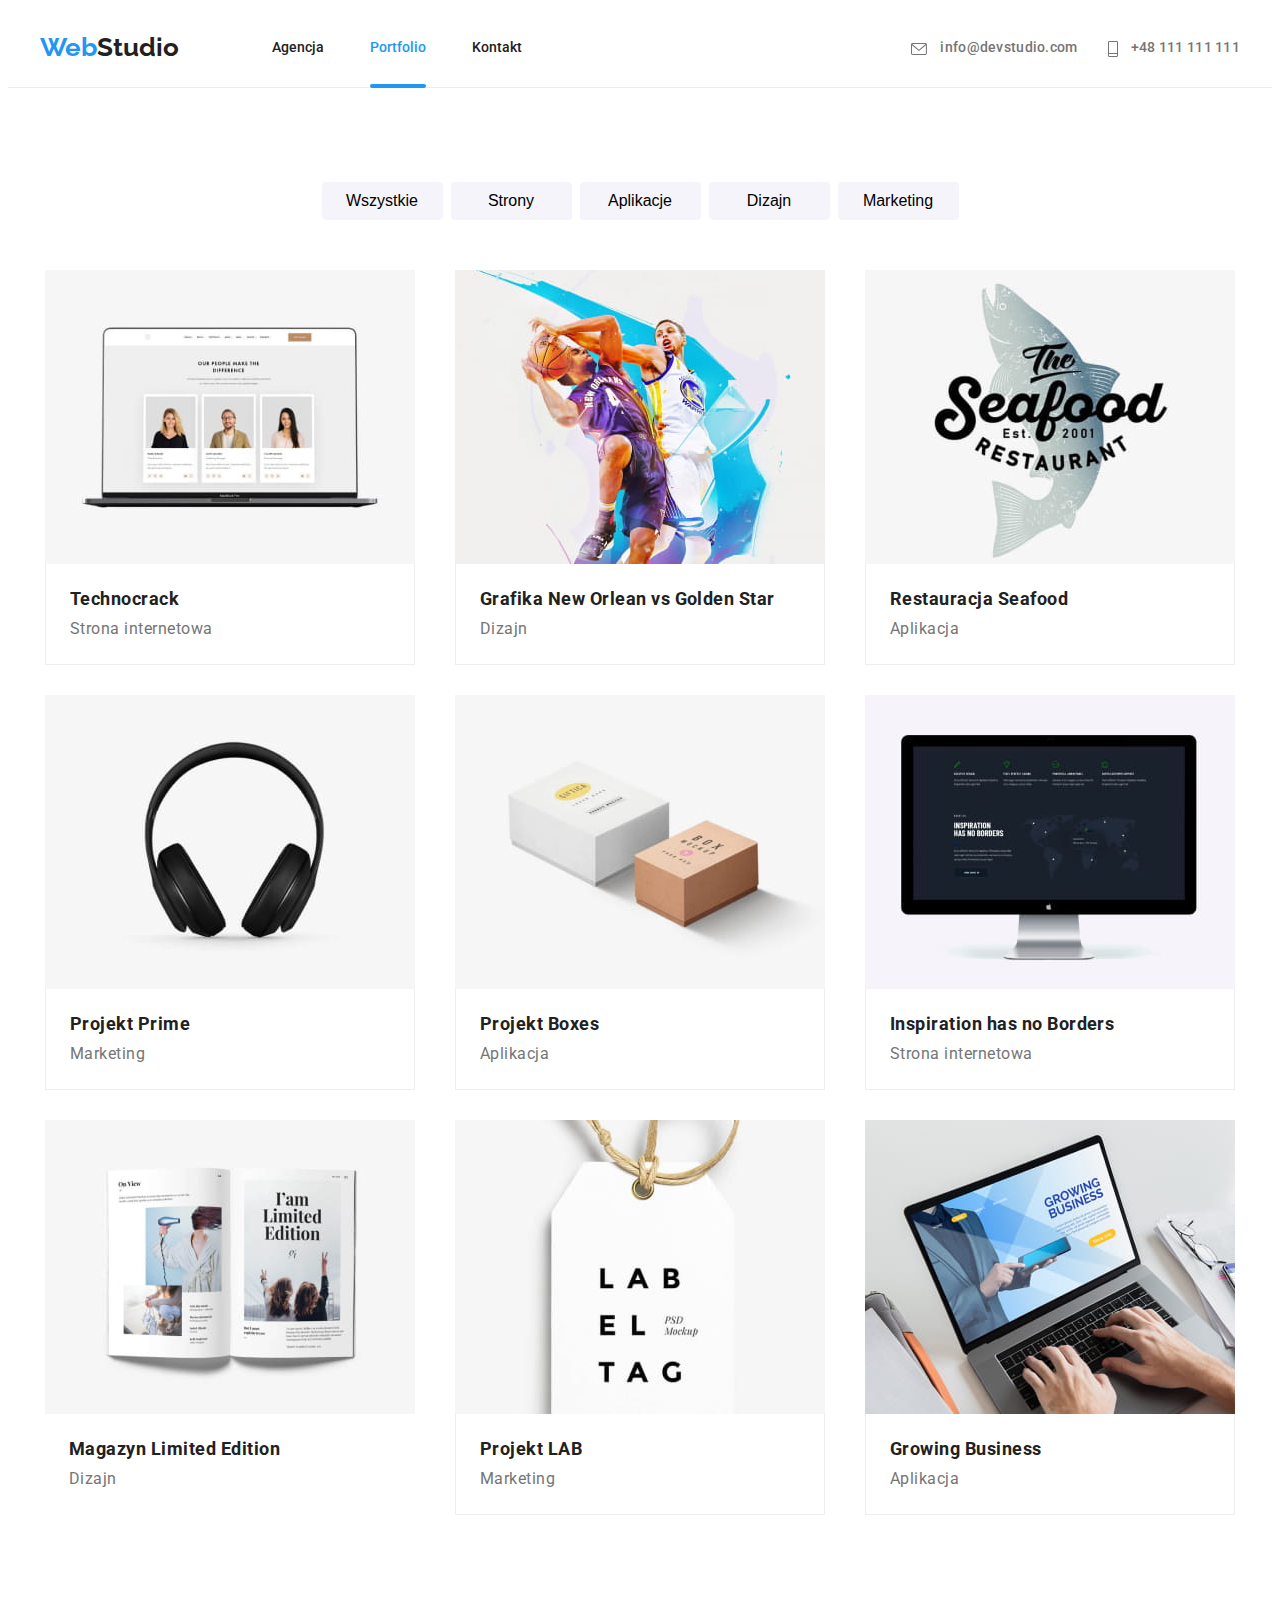
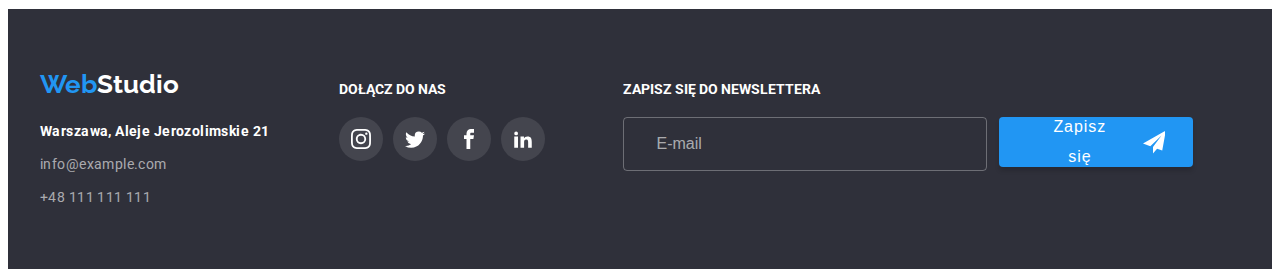
==== commit 83eb2717: "correct menu" ====
--- a/portfolio.html
+++ b/portfolio.html
@@ -33,13 +33,13 @@
           <ul class="header__nav-list">
             <li>
               <a
-                class="header__nav-item header__nav-item--active"
+                class="header__nav-item"
                 href="./agencja.html"
                 >Agencja</a
               >
             </li>
             <li>
-              <a class="header__nav-item" href="./portfolio.html">Portfolio</a>
+              <a class="header__nav-item header__nav-item--active" href="./portfolio.html">Portfolio</a>
             </li>
             <li>
               <a class="header__nav-item" href="./kontakt.html">Kontakt</a>
--- a/css/main.min.css
+++ b/css/main.min.css
@@ -1 +1 @@
-body{font-family:"Roboto"}body h1,body h2,body h3,body h4,body ul,body p{margin:0;padding:0}body ul{list-style:none}body img{vertical-align:middle}body a{text-decoration:none}.container{width:1200px;padding:0 15px;margin:0 auto}.section{padding:94px 0}.header{padding:24px 0px 25px;border-bottom:1px solid #ececec}.header__wrapper{display:-webkit-box;display:-ms-flexbox;display:flex;-webkit-box-pack:justify;-ms-flex-pack:justify;justify-content:space-between;-webkit-box-align:center;-ms-flex-align:center;align-items:center}.header__nav{display:-webkit-box;display:-ms-flexbox;display:flex;-webkit-box-align:center;-ms-flex-align:center;align-items:center;gap:93px}.header__nav-list{display:-webkit-box;display:-ms-flexbox;display:flex;gap:46px}.header__nav-item{position:relative;display:block;font-weight:500;font-size:14px;color:#212121;text-decoration:none;cursor:pointer;-webkit-transition:color 250ms cubic-bezier(0.4, 0, 0.2, 1);transition:color 250ms cubic-bezier(0.4, 0, 0.2, 1)}.header__nav-item:hover,.header__nav-item:focus{color:#2196f3}.header__nav-item:is(:hover,:focus)::after{content:"";position:absolute;top:45px;left:0;width:100%;height:4px;border-radius:2px;background-color:#2196f3;pointer-events:none}.header__nav-item--active{color:#2196f3}.header__nav-item--active::after{content:"";position:absolute;top:45px;left:0;width:100%;height:4px;border-radius:2px;background-color:#2196f3;pointer-events:none}.header__nav-contact{display:-webkit-box;display:-ms-flexbox;display:flex;-webkit-box-align:center;-ms-flex-align:center;align-items:center;list-style:none}.header__nav-link{font-weight:500;font-size:14px;line-height:16px;letter-spacing:.02em;margin-left:30px;color:#757575;fill:currentColor;-webkit-transition:color 250ms cubic-bezier(0.4, 0, 0.2, 1);transition:color 250ms cubic-bezier(0.4, 0, 0.2, 1)}.header__nav-link:is(:hover,:focus){color:#2196f3}.header__svg{vertical-align:middle;margin-right:10px;-webkit-transition:fill 250ms cubic-bezier(0.4, 0, 0.2, 1);transition:fill 250ms cubic-bezier(0.4, 0, 0.2, 1)}.logo{font-family:"Raleway";font-style:normal;font-weight:700;font-size:26px;text-decoration:none;color:#2196f3}.logo__studio{color:#212121}.logo__studio--white{color:#fff}.slider{background:#2f303a;background-image:-webkit-gradient(linear, left top, left bottom, from(rgba(47, 48, 58, 0.4)), to(rgba(47, 48, 58, 0.4))),url("../images/bgbanner.jpg");background-image:linear-gradient(rgba(47, 48, 58, 0.4), rgba(47, 48, 58, 0.4)),url("../images/bgbanner.jpg");background-position:center;background-repeat:no-repeat}.slider__wrapper{display:-webkit-box;display:-ms-flexbox;display:flex;-webkit-box-orient:vertical;-webkit-box-direction:normal;-ms-flex-direction:column;flex-direction:column;-webkit-box-pack:center;-ms-flex-pack:center;justify-content:center;-webkit-box-align:center;-ms-flex-align:center;align-items:center}.slider__title{font-weight:900;font-size:44px;line-height:60px;color:#fff;text-align:center;margin:106px 252px 30px;letter-spacing:.06em}.slider__button{padding:10px 42px 10px 41px;margin-bottom:106px;font-weight:700;font-size:16px;line-height:1.875;letter-spacing:.06em;cursor:pointer;border-radius:4px;border:none;color:#fff;background-color:#2196f3;-webkit-box-shadow:0px 4px 4px rgba(0,0,0,.15);box-shadow:0px 4px 4px rgba(0,0,0,.15);-webkit-transition-property:color,background-color,-webkit-transform;transition-property:color,background-color,-webkit-transform;transition-property:transform,color,background-color;transition-property:transform,color,background-color,-webkit-transform;-webkit-transition:250ms cubic-bezier(0.4, 0, 0.2, 1);transition:250ms cubic-bezier(0.4, 0, 0.2, 1)}.slider__button:hover{-webkit-transform:scale(1.1);transform:scale(1.1);color:#2196f3 !important;background-color:#fff !important}.articles{display:-webkit-box;display:-ms-flexbox;display:flex;gap:30px}.articles__title{font-weight:700;font-size:14px;color:#212121;text-transform:uppercase;padding-bottom:10px}.articles__content{font-size:14px;color:#757575;letter-spacing:.03em;line-height:24px}.articles__icon-bg{background:#f5f4fa;border-radius:4px;width:270px;height:120px;margin-bottom:30px;display:-webkit-box;display:-ms-flexbox;display:flex;-webkit-box-pack:center;-ms-flex-pack:center;justify-content:center}.articles__icon{margin-top:25px;margin-bottom:25px}.what-we-do{margin-top:-94px}.what-we-do__list{list-style:none;display:-webkit-box;display:-ms-flexbox;display:flex;gap:30px}.what-we-do__img{display:block}.what-we-do__heading{font-weight:700;font-size:36px;text-align:center;margin-bottom:50px;color:#212121}.what-we-do__bg-description{width:370px;height:70px;background-color:rgba(47,48,58,.8);position:relative;bottom:70px;margin-bottom:-70px}.what-we-do__title{font-weight:700;font-style:bold;font-size:14px;text-align:center;padding:27px;color:#fff;text-transform:uppercase;letter-spacing:.03em}.our-team{font-style:normal}.our-team__bg{background:#f5f4fa}.our-team__heading{font-weight:700;font-size:36px;text-align:center;margin-bottom:50px;color:#212121}.our-team__figure{background:#fff;margin-left:0px;margin-right:30px;gap:50px;-webkit-box-shadow:0px 1px 3px rgba(0,0,0,.12),0px 1px 1px rgba(0,0,0,.14),0px 2px 1px rgba(0,0,0,.2);box-shadow:0px 1px 3px rgba(0,0,0,.12),0px 1px 1px rgba(0,0,0,.14),0px 2px 1px rgba(0,0,0,.2);border-radius:0px 0px 4px 4px}.our-team__list{list-style:none;font-size:16px;display:-webkit-box;display:-ms-flexbox;display:flex;gap:30}.our-team__name{font-weight:500;font-size:16px;text-align:center;color:#212121;padding-top:30px}.our-team__postion{font-weight:400;font-size:16px;text-align:center;color:#757575;padding-top:10px;padding-bottom:30px}.our-customers{font-style:normal}.our-customers__heading{font-weight:700;font-size:36px;text-align:center}.our-customers__list{list-style:none;display:-webkit-box;display:-ms-flexbox;display:flex;gap:30px}.our-customers__bg{width:170px;height:92px;border:1px solid #afb1b8;border-radius:4px;margin-top:50px;-webkit-transition:border-color 250ms cubic-bezier(0.4, 0, 0.2, 1);transition:border-color 250ms cubic-bezier(0.4, 0, 0.2, 1);cursor:pointer}.our-customers__bg:is(:hover,:focus){border-color:#2196f3}.our-customers__icon{display:-webkit-box;display:-ms-flexbox;display:flex;margin:16px 32px 16px 32px;fill:#afb1b8;-webkit-transition:fill 250ms cubic-bezier(0.4, 0, 0.2, 1);transition:fill 250ms cubic-bezier(0.4, 0, 0.2, 1)}.our-customers__bg:is(:hover,:focus)>.our-customers__icon{fill:#2196f3}.portfolio-nav{list-style:none;display:-webkit-box;display:-ms-flexbox;display:flex;size:100%;gap:8px}.portfolio-nav__box{margin-top:94px;-webkit-box-pack:center;-ms-flex-pack:center;justify-content:center}.portfolio-nav__button{font-size:16px;font-weight:500;line-height:26px;cursor:pointer;border-radius:4px;border:none;background:#f5f4fa;-webkit-box-shadow:none;box-shadow:none;-webkit-transition-duration:.4s;transition-duration:.4s;width:121px;height:38px;-webkit-transform:color 250ms cubic-bezier(0.4, 0, 0.2, 1);transform:color 250ms cubic-bezier(0.4, 0, 0.2, 1);text-decoration:none}.portfolio-nav__button:hover,.portfolio-nav__button:focus{color:#fff;background-color:#2196f3;-webkit-box-shadow:0px 3px 1px rgba(0,0,0,.1),0px 1px 2px rgba(0,0,0,.08),0px 2px 2px rgba(0,0,0,.12);box-shadow:0px 3px 1px rgba(0,0,0,.1),0px 1px 2px rgba(0,0,0,.08),0px 2px 2px rgba(0,0,0,.12)}.portfolio{display:-webkit-box;display:-ms-flexbox;display:flex}.portfolio__grid{-ms-flex-wrap:wrap;flex-wrap:wrap;gap:30px}.portfolio__box{margin-top:50px;margin-bottom:94px}.portfolio__list{font-family:"Roboto";font-style:normal;line-height:30px;letter-spacing:.03em;list-style:none;width:calc((100% - 60px)/3)}.portfolio__list:hover{-webkit-box-shadow:0px 1px 1px rgba(0,0,0,.12),0px 4px 4px rgba(0,0,0,.06),1px 4px 6px rgba(0,0,0,.16);box-shadow:0px 1px 1px rgba(0,0,0,.12),0px 4px 4px rgba(0,0,0,.06),1px 4px 6px rgba(0,0,0,.16);-webkit-transition:-webkit-box-shadow 250ms cubic-bezier(0.4, 0, 0.2, 1);transition:-webkit-box-shadow 250ms cubic-bezier(0.4, 0, 0.2, 1);transition:box-shadow 250ms cubic-bezier(0.4, 0, 0.2, 1);transition:box-shadow 250ms cubic-bezier(0.4, 0, 0.2, 1), -webkit-box-shadow 250ms cubic-bezier(0.4, 0, 0.2, 1)}.portfolio__figure{width:370px;background-color:#fff;margin:0 auto;cursor:pointer;position:relative;overflow:hidden}.portfolio__img-box{position:relative;overflow:hidden}.portfolio__overlay{position:absolute;top:0px;bottom:0px;background-color:rgba(33,150,243,.9);-webkit-transform:translateY(100%);transform:translateY(100%);-webkit-transition:250ms cubic-bezier(0.4, 0, 0.2, 1);transition:250ms cubic-bezier(0.4, 0, 0.2, 1)}.portfolio__content{font-size:16px;margin-left:24px;color:#fff;padding-top:4px;padding-bottom:20px}.portfolio__figcaption-box{border-right:1px solid #eee;border-left:1px solid #eee;border-bottom:1px solid #eee}.portfolio__title{font-weight:700;font-size:18px;margin-left:24px;color:#212121;padding-top:20px}.portfolio__pull-out-box{font-style:normal;height:294px;width:370px;font-size:18px;line-height:1.56;letter-spacing:.03em;color:#fff;margin-left:0px;padding:49px 45px 49px 24px;line-height:1.56}.portfolio__dscr{font-weight:400;font-size:16px;line-height:30px;color:#757575;letter-spacing:.03em;margin-left:24px;padding-bottom:20px}.portfolio__figure:hover .portfolio__overlay{-webkit-transform:translateY(0);transform:translateY(0)}.footer>.container{display:-webkit-box;display:-ms-flexbox;display:flex}.footer{padding:60px 0}.footer__bg{background:#2f303a}.footer__adress{font-style:normal;font-size:14px;line-height:24px;letter-spacing:.03em;text-decoration:none;padding-top:20px}.footer__location{font-weight:bold;color:#fff;-webkit-transition:color 250ms cubic-bezier(0.4, 0, 0.2, 1);transition:color 250ms cubic-bezier(0.4, 0, 0.2, 1)}.footer__location:hover,.footer__location:focus{color:#2196f3}.footer__contact{margin-top:9px;color:rgba(255,255,255,.6);-webkit-transition:color 250ms cubic-bezier(0.4, 0, 0.2, 1);transition:color 250ms cubic-bezier(0.4, 0, 0.2, 1);text-decoration:none;display:-webkit-box;display:-ms-flexbox;display:flex;padding:0px}.footer__contact:hover,.footer__contact:focus{color:#2196f3}.footer__joinus-box{width:206px;height:80px;padding-top:12px;margin-left:70px}.footer__joinus-heading{margin-bottom:20px;text-transform:uppercase;font-weight:700;font-size:14px;color:#fff}.footer__social-icons{display:-webkit-box;display:-ms-flexbox;display:flex;gap:10px}.footer__newsletter{width:570px;height:86px;margin-left:78px;margin-top:12px}.footer__sub-box{display:-webkit-box;display:-ms-flexbox;display:flex}.footer__button-subscribe{display:-webkit-box;display:-ms-flexbox;display:flex;-webkit-box-align:center;-ms-flex-align:center;align-items:center;-webkit-box-pack:center;-ms-flex-pack:center;justify-content:center;height:50px;border:none;border-radius:4px;background-color:#2196f3;margin-left:12px;-webkit-box-shadow:0px 4px 4px rgba(0,0,0,.15);box-shadow:0px 4px 4px rgba(0,0,0,.15);padding:0px 28px 0px 42px;gap:24px;-webkit-transition:background-color 250ms cubic-bezier(0.4, 0, 0.2, 1);transition:background-color 250ms cubic-bezier(0.4, 0, 0.2, 1)}.footer__button-subscribe:hover,.footer__button-subscribe:focus{background-color:rgba(255,255,255,.1);cursor:pointer}.footer__sub-button-text{font-size:16px;line-height:1.875;letter-spacing:.06em;color:#fff}.footer__icon-send-sub{fill:#fff}.footer__form-sub{width:358px;height:50px;background-color:rgba(0,0,0,0);border-radius:4px;color:rgba(255,255,255,.6);border:1px solid rgba(255,255,255,.3);padding-left:16px}.footer__form-sub::-webkit-input-placeholder{font-size:16px;color:rgba(255,255,255,.6);padding-left:16px}.footer__form-sub::-moz-placeholder{font-size:16px;color:rgba(255,255,255,.6);padding-left:16px}.footer__form-sub:-ms-input-placeholder{font-size:16px;color:rgba(255,255,255,.6);padding-left:16px}.footer__form-sub::-ms-input-placeholder{font-size:16px;color:rgba(255,255,255,.6);padding-left:16px}.footer__form-sub::placeholder{font-size:16px;color:rgba(255,255,255,.6);padding-left:16px}.footer__title-newsletter{text-transform:uppercase;font-weight:700;font-style:bold;font-size:14px;line-height:16px;color:#fff;margin-bottom:20px}.social-icon{display:-webkit-box;display:-ms-flexbox;display:flex;-webkit-box-pack:center;-ms-flex-pack:center;justify-content:center;padding-bottom:30px;gap:10px}.social-icon__svg-bg{display:-webkit-box;display:-ms-flexbox;display:flex;-webkit-box-pack:center;-ms-flex-pack:center;justify-content:center;-webkit-box-align:center;-ms-flex-align:center;align-items:center;background-color:rgba(0,0,0,0);border-radius:50%;width:44px;height:44px;-webkit-transition-property:background-color,fill;transition-property:background-color,fill;-webkit-transition:250ms cubic-bezier(0.4, 0, 0.2, 1);transition:250ms cubic-bezier(0.4, 0, 0.2, 1)}.social-icon__svg-bg--footer{background-color:rgba(255,255,255,.1)}.social-icon__svg-bg:hover,.social-icon__svg-bg:focus{background-color:#2196f3}.social-icon__svg-bg:is(:hover,:focus)>.social-icon__svg{fill:#fff}.social-icon__svg{fill:#757575;vertical-align:middle}.social-icon__svg--footer{fill:#fff}.is-hidden{visibility:hidden;opacity:0;pointer-events:none;-webkit-transition:opacity 500ms ease,visibility 500ms ease;transition:opacity 500ms ease,visibility 500ms ease}.modal-backdrop{position:fixed;display:-webkit-box;display:-ms-flexbox;display:flex;-webkit-box-pack:center;-ms-flex-pack:center;justify-content:center;-webkit-box-align:center;-ms-flex-align:center;align-items:center;background-color:rgba(0,0,0,.2);inset:0}.modal-box{position:relative;width:528px;border-radius:4px;background-color:#fff;-webkit-transition:-webkit-transform .6s;transition:-webkit-transform .6s;transition:transform .6s;transition:transform .6s, -webkit-transform .6s;-webkit-transition-timing-function:ease;transition-timing-function:ease;padding:40px;text-align:center}.modal-close-btn{position:absolute;right:8px;top:8px;width:30px;height:30px;border:1px solid rgba(0,0,0,.1);background-color:inherit;border-radius:50%;background-color:#fff;cursor:pointer}.modal-close-btn-x{display:block}.modal-backdrop.is-hidden .modal-box{-webkit-transform:scale(0);transform:scale(0)}.form{font-family:Roboto}.title-form{font-style:bold;font-size:20px;line-height:23px;color:#212121;text-align:center;margin-bottom:30px}.field-name-form{display:block;font-style:regular;font-size:12px;line-height:14px;color:#757575;margin-bottom:4px;text-align:start}.form-field{width:448px;height:40px;margin-bottom:10px;border:solid 1px;border-radius:4px;border-color:rgba(33,33,33,.2);padding-left:40px}.form-field:focus{border-color:#2196f3 !important;outline:none}.form-field:focus+svg{fill:#2196f3;-webkit-transition:border-color 250ms cubic-bezier(0.4, 0, 0.2, 1);transition:border-color 250ms cubic-bezier(0.4, 0, 0.2, 1)}.form-field-comment{width:448px;height:120px;margin-bottom:20px;border:solid 1px;border-radius:4px;border-color:rgba(33,33,33,.2);-webkit-transition:border-color 250ms cubic-bezier(0.4, 0, 0.2, 1);transition:border-color 250ms cubic-bezier(0.4, 0, 0.2, 1)}textarea{width:416px;height:96px;font-size:12px;color:rgba(117,117,117,.5);letter-spacing:.01em;padding:16px 12px 16px 12px}.form-field-comment:hover,.form-field-comment:focus{border-color:#2196f3}.icon-form{position:absolute;left:55px;margin-top:20px;-webkit-transform:translateY(-50%);transform:translateY(-50%);fill:#212121;-webkit-transition:250ms cubic-bezier(0.4, 0, 0.2, 1);transition:250ms cubic-bezier(0.4, 0, 0.2, 1)}.privacy-box{display:-webkit-box;display:-ms-flexbox;display:flex;gap:7px;margin-bottom:30px;text-align:center;-webkit-box-align:center;-ms-flex-align:center;align-items:center;cursor:pointer;margin-left:14px}.checkbox-wrapper{position:relative;width:16px}.checkbox-hidden{display:none}.checkbox-not-checked{position:absolute;-webkit-transform:translate(0%, -50%);transform:translate(0%, -50%);top:0;left:0;opacity:1}.checkbox-checked{position:absolute;-webkit-transform:translate(0%, -50%);transform:translate(0%, -50%);top:0;left:0;opacity:0;z-index:1}.checkbox-hidden:checked~.checkbox-checked{opacity:1}.checkbox-hidden:checked+.checkbox-not-checked{opacity:0}.text-privacy-form{font-style:regular;font-size:14px;line-height:24px;color:#757575}.text-privacy-form a{color:#2196f3}.button-submit{width:200px;height:50px;background-color:#2196f3;color:#fff;border:none;border-radius:4px;letter-spacing:.06em;cursor:pointer;-webkit-box-shadow:0px 4px 4px rgba(0,0,0,.15);box-shadow:0px 4px 4px rgba(0,0,0,.15);-webkit-transition:250ms cubic-bezier(0.4, 0, 0.2, 1);transition:250ms cubic-bezier(0.4, 0, 0.2, 1)}.button-submit:hover,.button-submit:focus{-webkit-transform:scale(1.1);transform:scale(1.1)}/*# sourceMappingURL=main.min.css.map */+body{font-family:"Roboto"}body h1,body h2,body h3,body h4,body ul,body p{margin:0;padding:0}body ul{list-style:none}body img{vertical-align:middle}body a{text-decoration:none}.container{width:1200px;padding:0 15px;margin:0 auto}.section{padding:94px 0}.header{padding:24px 0px 25px;border-bottom:1px solid #ececec}.header__wrapper{display:-webkit-box;display:-ms-flexbox;display:flex;-webkit-box-pack:justify;-ms-flex-pack:justify;justify-content:space-between;-webkit-box-align:center;-ms-flex-align:center;align-items:center}.header__nav{display:-webkit-box;display:-ms-flexbox;display:flex;-webkit-box-align:center;-ms-flex-align:center;align-items:center;gap:93px}.header__nav-list{display:-webkit-box;display:-ms-flexbox;display:flex;gap:46px}.header__nav-item{position:relative;display:block;font-weight:500;font-size:14px;color:#212121;text-decoration:none;cursor:pointer;-webkit-transition:color 250ms cubic-bezier(0.4, 0, 0.2, 1);transition:color 250ms cubic-bezier(0.4, 0, 0.2, 1)}.header__nav-item:hover,.header__nav-item:focus{color:#2196f3}.header__nav-item:is(:hover,:focus)::after{content:"";position:absolute;top:45px;left:0;width:100%;height:4px;border-radius:2px;background-color:#2196f3;pointer-events:none}.header__nav-item--active{color:#2196f3}.header__nav-item--active::after{content:"";position:absolute;top:45px;left:0;width:100%;height:4px;border-radius:2px;background-color:#2196f3;pointer-events:none}.header__nav-contact{display:-webkit-box;display:-ms-flexbox;display:flex;-webkit-box-align:center;-ms-flex-align:center;align-items:center;list-style:none}.header__nav-link{font-weight:500;font-size:14px;line-height:16px;letter-spacing:.02em;margin-left:30px;color:#757575;fill:currentColor;-webkit-transition:color 250ms cubic-bezier(0.4, 0, 0.2, 1);transition:color 250ms cubic-bezier(0.4, 0, 0.2, 1)}.header__nav-link:is(:hover,:focus){color:#2196f3}.header__svg{vertical-align:middle;margin-right:10px;-webkit-transition:fill 250ms cubic-bezier(0.4, 0, 0.2, 1);transition:fill 250ms cubic-bezier(0.4, 0, 0.2, 1)}.logo{font-family:"Raleway";font-style:normal;font-weight:700;font-size:26px;text-decoration:none;color:#2196f3}.logo__studio{color:#212121}.logo__studio--white{color:#fff}.slider{background:#2f303a;background-image:-webkit-gradient(linear, left top, left bottom, from(rgba(47, 48, 58, 0.4)), to(rgba(47, 48, 58, 0.4))),url("../images/bgbanner.jpg");background-image:linear-gradient(rgba(47, 48, 58, 0.4), rgba(47, 48, 58, 0.4)),url("../images/bgbanner.jpg");background-position:center;background-repeat:no-repeat}.slider__wrapper{display:-webkit-box;display:-ms-flexbox;display:flex;-webkit-box-orient:vertical;-webkit-box-direction:normal;-ms-flex-direction:column;flex-direction:column;-webkit-box-pack:center;-ms-flex-pack:center;justify-content:center;-webkit-box-align:center;-ms-flex-align:center;align-items:center}.slider__title{font-weight:900;font-size:44px;line-height:60px;color:#fff;text-align:center;margin:106px 252px 30px;letter-spacing:.06em}.slider__button{padding:10px 42px 10px 41px;margin-bottom:106px;font-weight:700;font-size:16px;line-height:1.875;letter-spacing:.06em;cursor:pointer;border-radius:4px;border:none;color:#fff;background-color:#2196f3;-webkit-box-shadow:0px 4px 4px rgba(0,0,0,.15);box-shadow:0px 4px 4px rgba(0,0,0,.15);-webkit-transition-property:color,background-color,-webkit-transform;transition-property:color,background-color,-webkit-transform;transition-property:transform,color,background-color;transition-property:transform,color,background-color,-webkit-transform;-webkit-transition:250ms cubic-bezier(0.4, 0, 0.2, 1);transition:250ms cubic-bezier(0.4, 0, 0.2, 1)}.slider__button:hover{-webkit-transform:scale(1.1);transform:scale(1.1);color:#2196f3 !important;background-color:#fff !important}.articles{display:-webkit-box;display:-ms-flexbox;display:flex;gap:30px}.articles__title{font-weight:700;font-size:14px;color:#212121;text-transform:uppercase;padding-bottom:10px}.articles__content{font-size:14px;color:#757575;letter-spacing:.03em;line-height:24px}.articles__icon-bg{background:#f5f4fa;border-radius:4px;width:270px;height:120px;margin-bottom:30px;display:-webkit-box;display:-ms-flexbox;display:flex;-webkit-box-pack:center;-ms-flex-pack:center;justify-content:center}.articles__icon{margin-top:25px;margin-bottom:25px}.what-we-do{margin-top:-94px}.what-we-do__list{list-style:none;display:-webkit-box;display:-ms-flexbox;display:flex;gap:30px}.what-we-do__img{display:block}.what-we-do__heading{font-weight:700;font-size:36px;text-align:center;margin-bottom:50px;color:#212121}.what-we-do__bg-description{width:370px;height:70px;background-color:rgba(47,48,58,.8);position:relative;bottom:70px;margin-bottom:-70px}.what-we-do__title{font-weight:700;font-style:bold;font-size:14px;text-align:center;padding:27px;color:#fff;text-transform:uppercase;letter-spacing:.03em}.our-team{font-style:normal}.our-team__bg{background:#f5f4fa}.our-team__heading{font-weight:700;font-size:36px;text-align:center;margin-bottom:50px;color:#212121}.our-team__figure{background:#fff;margin-left:0px;margin-right:30px;gap:50px;-webkit-box-shadow:0px 1px 3px rgba(0,0,0,.12),0px 1px 1px rgba(0,0,0,.14),0px 2px 1px rgba(0,0,0,.2);box-shadow:0px 1px 3px rgba(0,0,0,.12),0px 1px 1px rgba(0,0,0,.14),0px 2px 1px rgba(0,0,0,.2);border-radius:0px 0px 4px 4px}.our-team__list{list-style:none;font-size:16px;display:-webkit-box;display:-ms-flexbox;display:flex;gap:30}.our-team__name{font-weight:500;font-size:16px;text-align:center;color:#212121;padding-top:30px}.our-team__postion{font-weight:400;font-size:16px;text-align:center;color:#757575;padding-top:10px;padding-bottom:30px}.our-customers{font-style:normal}.our-customers__heading{font-weight:700;font-size:36px;text-align:center}.our-customers__list{list-style:none;display:-webkit-box;display:-ms-flexbox;display:flex;gap:30px}.our-customers__bg{width:170px;height:92px;border:1px solid #afb1b8;border-radius:4px;margin-top:50px;-webkit-transition:border-color 250ms cubic-bezier(0.4, 0, 0.2, 1);transition:border-color 250ms cubic-bezier(0.4, 0, 0.2, 1);cursor:pointer}.our-customers__bg:is(:hover,:focus){border-color:#2196f3}.our-customers__icon{display:-webkit-box;display:-ms-flexbox;display:flex;margin:16px 32px 16px 32px;fill:#afb1b8;-webkit-transition:fill 250ms cubic-bezier(0.4, 0, 0.2, 1);transition:fill 250ms cubic-bezier(0.4, 0, 0.2, 1)}.our-customers__bg:is(:hover,:focus)>.our-customers__icon{fill:#2196f3}.portfolio-nav{list-style:none;display:-webkit-box;display:-ms-flexbox;display:flex;size:100%;gap:8px}.portfolio-nav__box{margin-top:94px;-webkit-box-pack:center;-ms-flex-pack:center;justify-content:center}.portfolio-nav__button{font-size:16px;font-weight:500;line-height:26px;cursor:pointer;border-radius:4px;border:none;background:#f5f4fa;-webkit-box-shadow:none;box-shadow:none;-webkit-transition-duration:.4s;transition-duration:.4s;width:121px;height:38px;-webkit-transform:color 250ms cubic-bezier(0.4, 0, 0.2, 1);transform:color 250ms cubic-bezier(0.4, 0, 0.2, 1);text-decoration:none}.portfolio-nav__button:hover,.portfolio-nav__button:focus{color:#fff;background-color:#2196f3;-webkit-box-shadow:0px 3px 1px rgba(0,0,0,.1),0px 1px 2px rgba(0,0,0,.08),0px 2px 2px rgba(0,0,0,.12);box-shadow:0px 3px 1px rgba(0,0,0,.1),0px 1px 2px rgba(0,0,0,.08),0px 2px 2px rgba(0,0,0,.12)}.portfolio{display:-webkit-box;display:-ms-flexbox;display:flex}.portfolio__grid{-ms-flex-wrap:wrap;flex-wrap:wrap;gap:30px}.portfolio__box{margin-top:50px;margin-bottom:94px}.portfolio__list{font-family:"Roboto";font-style:normal;line-height:30px;letter-spacing:.03em;list-style:none;width:calc((100% - 60px)/3)}.portfolio__list:hover{-webkit-box-shadow:0px 1px 1px rgba(0,0,0,.12),0px 4px 4px rgba(0,0,0,.06),1px 4px 6px rgba(0,0,0,.16);box-shadow:0px 1px 1px rgba(0,0,0,.12),0px 4px 4px rgba(0,0,0,.06),1px 4px 6px rgba(0,0,0,.16);-webkit-transition:-webkit-box-shadow 250ms cubic-bezier(0.4, 0, 0.2, 1);transition:-webkit-box-shadow 250ms cubic-bezier(0.4, 0, 0.2, 1);transition:box-shadow 250ms cubic-bezier(0.4, 0, 0.2, 1);transition:box-shadow 250ms cubic-bezier(0.4, 0, 0.2, 1), -webkit-box-shadow 250ms cubic-bezier(0.4, 0, 0.2, 1)}.portfolio__figure{width:370px;background-color:#fff;margin:0 auto;cursor:pointer;position:relative;overflow:hidden}.portfolio__img-box{position:relative;overflow:hidden}.portfolio__overlay{position:absolute;top:0px;bottom:0px;background-color:rgba(33,150,243,.9);-webkit-transform:translateY(100%);transform:translateY(100%);-webkit-transition:250ms cubic-bezier(0.4, 0, 0.2, 1);transition:250ms cubic-bezier(0.4, 0, 0.2, 1)}.portfolio__content{font-size:16px;margin-left:24px;color:#fff;padding-top:4px;padding-bottom:20px}.portfolio__figcaption-box{border-right:1px solid #eee;border-left:1px solid #eee;border-bottom:1px solid #eee}.portfolio__title{font-weight:700;font-size:18px;margin-left:24px;color:#212121;padding-top:20px}.portfolio__pull-out-box{font-style:normal;height:294px;width:370px;font-size:18px;line-height:1.56;letter-spacing:.03em;color:#fff;margin-left:0px;padding:49px 45px 49px 24px;line-height:1.56}.portfolio__dscr{font-weight:400;font-size:16px;line-height:30px;color:#757575;letter-spacing:.03em;margin-left:24px;padding-bottom:20px}.portfolio__figure:hover .portfolio__overlay{-webkit-transform:translateY(0);transform:translateY(0)}.footer>.container{display:-webkit-box;display:-ms-flexbox;display:flex}.footer{padding:60px 0}.footer__bg{background:#2f303a}.footer__adress{font-style:normal;font-size:14px;line-height:24px;letter-spacing:.03em;text-decoration:none;padding-top:20px}.footer__location{font-weight:bold;color:#fff;-webkit-transition:color 250ms cubic-bezier(0.4, 0, 0.2, 1);transition:color 250ms cubic-bezier(0.4, 0, 0.2, 1)}.footer__location:hover,.footer__location:focus{color:#2196f3}.footer__contact{margin-top:9px;color:rgba(255,255,255,.6);-webkit-transition:color 250ms cubic-bezier(0.4, 0, 0.2, 1);transition:color 250ms cubic-bezier(0.4, 0, 0.2, 1);text-decoration:none;display:-webkit-box;display:-ms-flexbox;display:flex;padding:0px}.footer__contact:hover,.footer__contact:focus{color:#2196f3}.footer__joinus-box{width:206px;height:80px;padding-top:12px;margin-left:70px}.footer__joinus-heading{margin-bottom:20px;text-transform:uppercase;font-weight:700;font-size:14px;color:#fff}.footer__social-icons{display:-webkit-box;display:-ms-flexbox;display:flex;gap:10px}.footer__newsletter{width:570px;height:86px;margin-left:78px;margin-top:12px}.footer__sub-box{display:-webkit-box;display:-ms-flexbox;display:flex}.footer__button-subscribe{display:-webkit-box;display:-ms-flexbox;display:flex;-webkit-box-align:center;-ms-flex-align:center;align-items:center;-webkit-box-pack:center;-ms-flex-pack:center;justify-content:center;height:50px;border:none;border-radius:4px;background-color:#2196f3;margin-left:12px;-webkit-box-shadow:0px 4px 4px rgba(0,0,0,.15);box-shadow:0px 4px 4px rgba(0,0,0,.15);padding:0px 28px 0px 42px;gap:24px;-webkit-transition:background-color 250ms cubic-bezier(0.4, 0, 0.2, 1);transition:background-color 250ms cubic-bezier(0.4, 0, 0.2, 1)}.footer__button-subscribe:hover,.footer__button-subscribe:focus{background-color:rgba(255,255,255,.1);cursor:pointer}.footer__sub-button-text{font-size:16px;line-height:1.875;letter-spacing:.06em;color:#fff}.footer__icon-send-sub{fill:#fff}.footer__form-sub{width:358px;height:50px;background-color:rgba(0,0,0,0);border-radius:4px;color:rgba(255,255,255,.6);border:1px solid rgba(255,255,255,.3);padding-left:16px}.footer__form-sub::-webkit-input-placeholder{font-size:16px;color:rgba(255,255,255,.6);padding-left:16px}.footer__form-sub::-moz-placeholder{font-size:16px;color:rgba(255,255,255,.6);padding-left:16px}.footer__form-sub:-ms-input-placeholder{font-size:16px;color:rgba(255,255,255,.6);padding-left:16px}.footer__form-sub::-ms-input-placeholder{font-size:16px;color:rgba(255,255,255,.6);padding-left:16px}.footer__form-sub::placeholder{font-size:16px;color:rgba(255,255,255,.6);padding-left:16px}.footer__title-newsletter{text-transform:uppercase;font-weight:700;font-style:bold;font-size:14px;line-height:16px;color:#fff;margin-bottom:20px}.social-icon{display:-webkit-box;display:-ms-flexbox;display:flex;-webkit-box-pack:center;-ms-flex-pack:center;justify-content:center;padding-bottom:30px;gap:10px}.social-icon__svg-bg{display:-webkit-box;display:-ms-flexbox;display:flex;-webkit-box-pack:center;-ms-flex-pack:center;justify-content:center;-webkit-box-align:center;-ms-flex-align:center;align-items:center;background-color:rgba(0,0,0,0);border-radius:50%;width:44px;height:44px;-webkit-transition-property:background-color,fill;transition-property:background-color,fill;-webkit-transition:250ms cubic-bezier(0.4, 0, 0.2, 1);transition:250ms cubic-bezier(0.4, 0, 0.2, 1)}.social-icon__svg-bg--footer{background-color:rgba(255,255,255,.1)}.social-icon__svg-bg:hover,.social-icon__svg-bg:focus{background-color:#2196f3}.social-icon__svg-bg:is(:hover,:focus)>.social-icon__svg{fill:#fff}.social-icon__svg{fill:#757575;vertical-align:middle}.social-icon__svg--footer{fill:#fff}.is-hidden{visibility:hidden;opacity:0;pointer-events:none;-webkit-transition:opacity 500ms ease,visibility 500ms ease;transition:opacity 500ms ease,visibility 500ms ease}.modal-backdrop{position:fixed;display:-webkit-box;display:-ms-flexbox;display:flex;-webkit-box-pack:center;-ms-flex-pack:center;justify-content:center;-webkit-box-align:center;-ms-flex-align:center;align-items:center;background-color:rgba(0,0,0,.2);inset:0}.modal-backdrop.is-hidden .modal-box{-webkit-transform:scale(0);transform:scale(0)}.modal{position:relative;width:528px;border-radius:4px;background-color:#fff;-webkit-transition:-webkit-transform .6s;transition:-webkit-transform .6s;transition:transform .6s;transition:transform .6s, -webkit-transform .6s;-webkit-transition-timing-function:ease;transition-timing-function:ease;padding:40px;text-align:center}.modal__close-btn{position:absolute;right:8px;top:8px;width:30px;height:30px;border:1px solid rgba(0,0,0,.1);background-color:inherit;border-radius:50%;background-color:#fff;cursor:pointer}.modal__form{font-family:Roboto}.modal__form-title{font-style:bold;font-size:20px;line-height:23px;color:#212121;text-align:center;margin-bottom:30px}.modal__form-field-name{display:block;font-style:regular;font-size:12px;line-height:14px;color:#757575;margin-bottom:4px;text-align:start}.modal__form-field{width:448px;height:40px;margin-bottom:10px;border:solid 1px;border-radius:4px;border-color:rgba(33,33,33,.2);padding-left:40px}.modal:focus{border-color:#2196f3 !important;outline:none}.modal__form-field:focus+svg{fill:#2196f3;-webkit-transition:border-color 250ms cubic-bezier(0.4, 0, 0.2, 1);transition:border-color 250ms cubic-bezier(0.4, 0, 0.2, 1)}.modal__form-field-comment{width:448px;height:120px;margin-bottom:20px;border:solid 1px;border-radius:4px;border-color:rgba(33,33,33,.2);-webkit-transition:border-color 250ms cubic-bezier(0.4, 0, 0.2, 1);transition:border-color 250ms cubic-bezier(0.4, 0, 0.2, 1)}.modal__form-field-comment:hover,.modal__form-field-comment:focus{border-color:#2196f3}.modal__textarea{width:416px;height:96px;font-size:12px;color:rgba(117,117,117,.5);letter-spacing:.01em;padding:16px 12px 16px 12px}.modal__form-icon{position:absolute;left:55px;margin-top:20px;-webkit-transform:translateY(-50%);transform:translateY(-50%);fill:#212121;-webkit-transition:250ms cubic-bezier(0.4, 0, 0.2, 1);transition:250ms cubic-bezier(0.4, 0, 0.2, 1)}.modal__privacy-box{display:-webkit-box;display:-ms-flexbox;display:flex;gap:7px;margin-bottom:30px;text-align:center;-webkit-box-align:center;-ms-flex-align:center;align-items:center;cursor:pointer;margin-left:14px}.modal__checkbox-wrapper{position:relative;width:16px}.modal__checkbox-hidden{display:none}.modal__checkbox-not-checked{position:absolute;-webkit-transform:translate(0%, -50%);transform:translate(0%, -50%);top:0;left:0;opacity:1}.modal__checkbox-checked{position:absolute;-webkit-transform:translate(0%, -50%);transform:translate(0%, -50%);top:0;left:0;opacity:0;z-index:1}.modal__checkbox-hidden:checked~.modal__checkbox-checked{opacity:1}.modal__checkbox-hidden:checked+.modal__checkbox-not-checked{opacity:0}.modal__text-privacy-form{font-style:regular;font-size:14px;line-height:24px;color:#757575}.modal__text-privacy-form-link{color:#2196f3}.modal__button-submit{width:200px;height:50px;background-color:#2196f3;color:#fff;border:none;border-radius:4px;letter-spacing:.06em;cursor:pointer;-webkit-box-shadow:0px 4px 4px rgba(0,0,0,.15);box-shadow:0px 4px 4px rgba(0,0,0,.15);-webkit-transition:250ms cubic-bezier(0.4, 0, 0.2, 1);transition:250ms cubic-bezier(0.4, 0, 0.2, 1)}.modal__button-submit:hover,.modal__button-submit:focus{-webkit-transform:scale(1.1);transform:scale(1.1)}/*# sourceMappingURL=main.min.css.map */